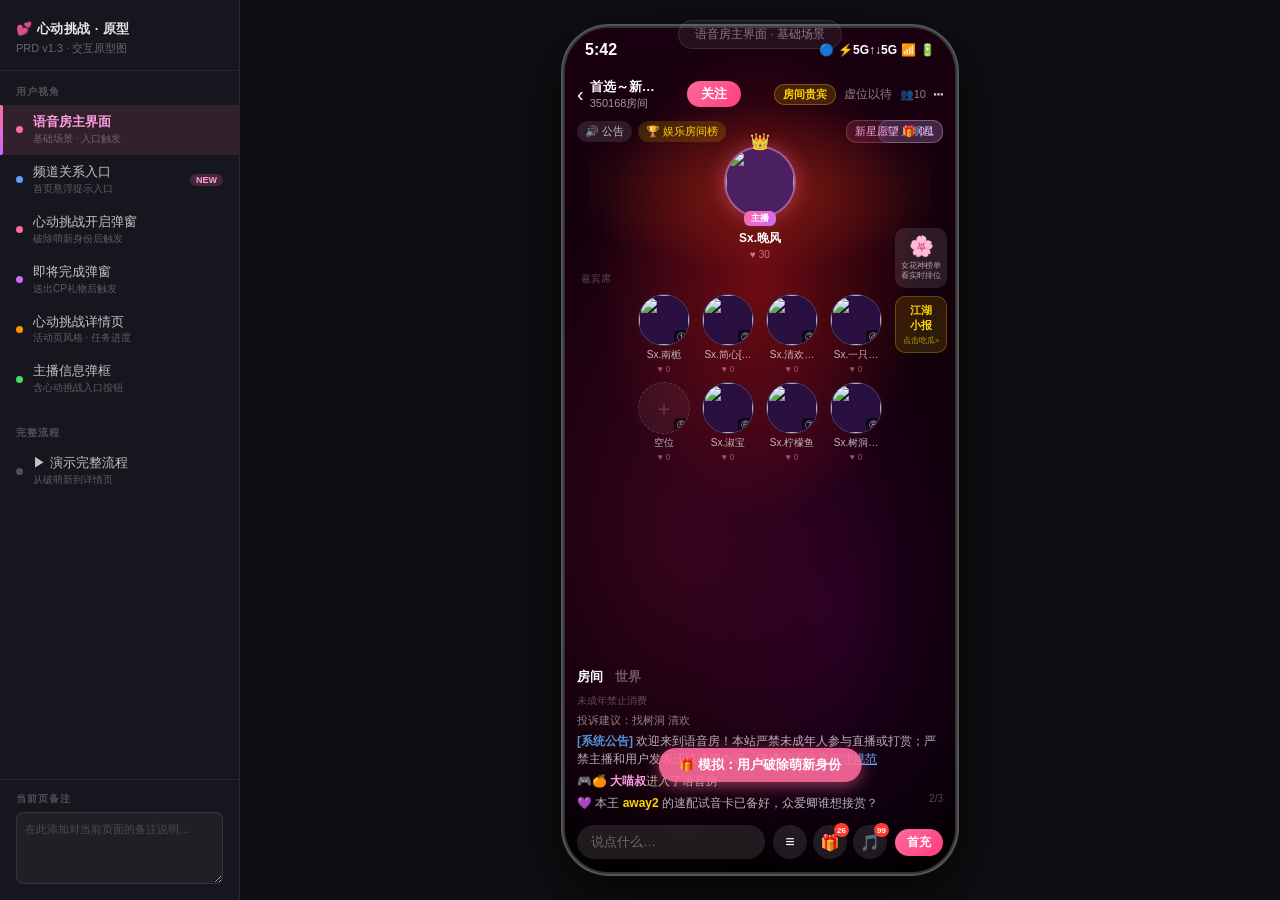
==== index.html @ 6c8457da "feat: 心动挑战交互原型图 v1.3 - 含侧边导航、频道关系入口、主播信息弹框" ====
<!DOCTYPE html>
<html lang="zh-CN">
<head>
<meta charset="UTF-8">
<meta name="viewport" content="width=device-width, initial-scale=1.0">
<title>心动挑战 · 交互原型</title>
<style>
* { margin:0; padding:0; box-sizing:border-box; }
body {
  background: #0f0f13;
  font-family: -apple-system,'PingFang SC','Helvetica Neue',sans-serif;
  display: flex;
  min-height: 100vh;
  overflow: hidden;
}

/* ══════════════════════════════════
   侧边目录导航
══════════════════════════════════ */
.sidebar {
  width: 240px;
  min-width: 240px;
  background: #16161e;
  border-right: 1px solid rgba(255,255,255,.07);
  display: flex;
  flex-direction: column;
  height: 100vh;
  overflow-y: auto;
  z-index: 100;
}
.sidebar-header {
  padding: 20px 16px 14px;
  border-bottom: 1px solid rgba(255,255,255,.07);
}
.sidebar-title {
  font-size: 13px; font-weight: 700;
  color: rgba(255,255,255,.9);
  letter-spacing: .5px;
}
.sidebar-subtitle {
  font-size: 11px; color: rgba(255,255,255,.35);
  margin-top: 3px;
}
.sidebar-section-label {
  font-size: 10px; font-weight: 700;
  color: rgba(255,255,255,.25);
  letter-spacing: 1px;
  text-transform: uppercase;
  padding: 14px 16px 6px;
}
.nav-item {
  display: flex; align-items: center; gap: 10px;
  padding: 9px 16px;
  cursor: pointer;
  border-radius: 0;
  transition: background .15s;
  position: relative;
}
.nav-item:hover { background: rgba(255,255,255,.05); }
.nav-item.active {
  background: rgba(255,107,157,.12);
}
.nav-item.active::before {
  content: '';
  position: absolute; left: 0; top: 0; bottom: 0;
  width: 3px;
  background: linear-gradient(180deg, #ff6b9d, #c96bff);
  border-radius: 0 2px 2px 0;
}
.nav-dot {
  width: 7px; height: 7px; border-radius: 50%;
  flex-shrink: 0;
}
.nav-dot.pink   { background: #ff6b9d; }
.nav-dot.purple { background: #c96bff; }
.nav-dot.blue   { background: #5b9fff; }
.nav-dot.green  { background: #4cd964; }
.nav-dot.orange { background: #ff9500; }
.nav-dot.gray   { background: rgba(255,255,255,.25); }
.nav-item-text { flex: 1; }
.nav-item-name {
  font-size: 13px; color: rgba(255,255,255,.75);
  line-height: 1.3;
}
.nav-item.active .nav-item-name { color: #ff9de2; font-weight: 600; }
.nav-item-sub {
  font-size: 10px; color: rgba(255,255,255,.3);
  margin-top: 1px;
}
.nav-badge {
  font-size: 9px; font-weight: 700;
  padding: 1px 6px; border-radius: 8px;
  background: rgba(255,107,157,.2);
  color: #ff9de2;
}

/* 备注区域 */
.sidebar-notes {
  margin-top: auto;
  border-top: 1px solid rgba(255,255,255,.07);
  padding: 12px 16px;
}
.notes-label {
  font-size: 10px; font-weight: 700;
  color: rgba(255,255,255,.25);
  letter-spacing: 1px;
  margin-bottom: 6px;
}
.notes-textarea {
  width: 100%;
  min-height: 72px;
  background: rgba(255,255,255,.04);
  border: 1px solid rgba(255,255,255,.1);
  border-radius: 8px;
  color: rgba(255,255,255,.6);
  font-size: 11px;
  padding: 8px;
  resize: vertical;
  font-family: inherit;
  line-height: 1.5;
  outline: none;
}
.notes-textarea:focus {
  border-color: rgba(255,107,157,.4);
}
.notes-textarea::placeholder { color: rgba(255,255,255,.2); }

/* ══════════════════════════════════
   主内容区
══════════════════════════════════ */
.main-area {
  flex: 1;
  display: flex;
  align-items: center;
  justify-content: center;
  height: 100vh;
  overflow: hidden;
  position: relative;
}

/* 页面标签 */
.page-label {
  position: absolute;
  top: 20px; left: 50%;
  transform: translateX(-50%);
  background: rgba(255,255,255,.06);
  border: 1px solid rgba(255,255,255,.1);
  border-radius: 20px;
  padding: 5px 16px;
  font-size: 12px; color: rgba(255,255,255,.45);
  white-space: nowrap;
  pointer-events: none;
  z-index: 10;
}

/* ══════════════════════════════════
   手机壳
══════════════════════════════════ */
.phone {
  width: 390px;
  height: 844px;
  position: relative;
  overflow: hidden;
  border-radius: 44px;
  box-shadow: 0 0 0 2px #333, 0 0 0 4px #555, 0 20px 60px rgba(0,0,0,.8);
  background: #0a0008;
  flex-shrink: 0;
}

/* ══════════════════════════════════
   页面容器（每个屏幕状态）
══════════════════════════════════ */
.screen {
  position: absolute; inset: 0;
  display: none;
}
.screen.active { display: block; }

/* ══════════════════════════════════
   通用：语音房背景
══════════════════════════════════ */
.bg {
  position: absolute; inset: 0;
  background:
    radial-gradient(ellipse 60% 40% at 50% 30%, rgba(180,20,20,.55) 0%, transparent 70%),
    radial-gradient(ellipse 80% 60% at 30% 60%, rgba(120,10,60,.4) 0%, transparent 70%),
    radial-gradient(ellipse 60% 50% at 70% 70%, rgba(80,0,80,.35) 0%, transparent 70%),
    linear-gradient(180deg, #1a0010 0%, #0d0008 60%, #050005 100%);
  z-index: 0;
}
.wings-glow {
  position: absolute; top: 80px; left: 50%;
  transform: translateX(-50%);
  width: 340px; height: 200px;
  background: radial-gradient(ellipse 80% 60% at 50% 40%, rgba(220,60,20,.35) 0%, transparent 70%);
  z-index: 1; pointer-events: none;
}

/* ══════════════════════════════════
   状态栏 / 导航栏（通用）
══════════════════════════════════ */
.status-bar {
  position: absolute; top: 0; left: 0; right: 0; height: 44px;
  display: flex; align-items: center; justify-content: space-between;
  padding: 0 20px; z-index: 10; color: #fff;
  font-size: 15px; font-weight: 600;
}
.status-bar .time { font-size: 16px; font-weight: 700; }
.status-bar .icons { display: flex; align-items: center; gap: 4px; font-size: 12px; }
.nav-bar {
  position: absolute; top: 44px; left: 0; right: 0; height: 44px;
  display: flex; align-items: center; justify-content: space-between;
  padding: 0 12px; z-index: 10;
}
.nav-left { display: flex; align-items: center; gap: 6px; }
.nav-back { color: #fff; font-size: 20px; }
.nav-room-info { display: flex; flex-direction: column; }
.nav-room-name { color: #fff; font-size: 13px; font-weight: 600; max-width: 100px; overflow: hidden; white-space: nowrap; text-overflow: ellipsis; }
.nav-room-id { color: rgba(255,255,255,.6); font-size: 11px; }
.nav-follow-btn {
  background: linear-gradient(135deg, #ff6b9d, #ff3d7f);
  color: #fff; border: none; border-radius: 14px;
  padding: 4px 14px; font-size: 13px; font-weight: 600; cursor: pointer;
}
.nav-right { display: flex; align-items: center; gap: 8px; }
.nav-icon { color: rgba(255,255,255,.8); font-size: 18px; }
.nav-vip-badge {
  background: rgba(255,215,0,.15); border: 1px solid rgba(255,215,0,.3);
  border-radius: 10px; padding: 2px 8px;
  color: #ffd700; font-size: 11px; font-weight: 600;
}
.nav-online { color: rgba(255,255,255,.5); font-size: 11px; }

/* ══════════════════════════════════
   语音房通用组件
══════════════════════════════════ */
.room-tags {
  position: absolute; top: 92px; left: 12px; right: 12px;
  display: flex; align-items: center; gap: 6px; z-index: 5;
}
.tag-pill {
  background: rgba(255,255,255,.1); border-radius: 10px;
  padding: 3px 8px; color: rgba(255,255,255,.7); font-size: 11px;
  display: flex; align-items: center; gap: 3px;
}
.tag-pill.gold { background: rgba(255,215,0,.15); color: #ffd700; }
.tag-pill.pink { background: rgba(255,107,157,.15); color: #ff9de2; }
.tag-wish {
  margin-left: auto;
  background: rgba(255,107,157,.15); border: 1px solid rgba(255,107,157,.3);
  border-radius: 10px; padding: 3px 8px;
  color: #ff9de2; font-size: 11px;
  display: flex; align-items: center; gap: 3px;
}
.shield-badge {
  position: absolute; top: 92px; right: 12px;
  background: rgba(100,180,255,.15); border: 1px solid rgba(100,180,255,.3);
  border-radius: 10px; padding: 3px 8px;
  color: #80c8ff; font-size: 11px;
}
.mic-area {
  position: absolute; top: 118px; left: 0; right: 0;
  display: flex; flex-direction: column; align-items: center; gap: 8px;
  z-index: 5;
}
.host-seat {
  display: flex; flex-direction: column; align-items: center; gap: 2px;
  cursor: pointer;
}
.host-avatar-wrap { position: relative; }
.host-crown { position: absolute; top: -14px; left: 50%; transform: translateX(-50%); font-size: 16px; }
.host-avatar {
  width: 72px; height: 72px; border-radius: 50%;
  border: 2px solid rgba(255,150,200,.5);
  overflow: hidden; background: #4a2060;
  box-shadow: 0 0 20px rgba(255,107,157,.4);
}
.host-avatar img { width:100%; height:100%; object-fit:cover; }
.host-label {
  position: absolute; bottom: -8px; left: 50%; transform: translateX(-50%);
  background: linear-gradient(135deg,#ff6b9d,#c96bff);
  color: #fff; font-size: 9px; font-weight: 700;
  padding: 1px 7px; border-radius: 6px; white-space: nowrap;
}
.host-name { color: #fff; font-size: 12px; font-weight: 600; margin-top: 10px; }
.host-hearts { color: rgba(255,150,200,.7); font-size: 10px; }
.guest-label {
  font-size: 10px; color: rgba(255,255,255,.3);
  align-self: flex-start; padding-left: 16px;
  margin-top: 4px;
}
.seats-row {
  display: flex; gap: 12px; justify-content: center;
  width: 100%; padding: 0 12px;
}
.seat { display: flex; flex-direction: column; align-items: center; gap: 2px; }
.seat-avatar {
  width: 52px; height: 52px; border-radius: 50%;
  border: 1.5px solid rgba(255,255,255,.15);
  overflow: hidden; background: #2a1040; position: relative;
}
.seat-avatar img { width:100%; height:100%; object-fit:cover; }
.seat-num {
  position: absolute; bottom: 0; right: 0;
  background: rgba(0,0,0,.6); color: rgba(255,255,255,.7);
  font-size: 9px; padding: 1px 3px; border-radius: 4px 0 0 0;
}
.seat-name { color: rgba(255,255,255,.7); font-size: 10px; max-width: 52px; overflow: hidden; white-space: nowrap; text-overflow: ellipsis; text-align: center; }
.seat-hearts { color: rgba(255,150,200,.5); font-size: 9px; }
.empty-seat .seat-avatar {
  background: rgba(255,255,255,.05);
  border: 1.5px dashed rgba(255,255,255,.15);
  display: flex; align-items: center; justify-content: center;
  font-size: 20px; color: rgba(255,255,255,.2);
}
.chat-area {
  position: absolute; bottom: 60px; left: 0; right: 0;
  height: 160px; padding: 0 12px;
  display: flex; flex-direction: column; justify-content: flex-end; gap: 4px;
  z-index: 5;
}
.chat-tabs { display: flex; gap: 12px; margin-bottom: 4px; }
.chat-tab { font-size: 13px; font-weight: 600; }
.chat-tab.active { color: #fff; }
.chat-tab.inactive { color: rgba(255,255,255,.35); }
.chat-notice { font-size: 10px; color: rgba(255,255,255,.3); }
.chat-msg { font-size: 12px; color: rgba(255,255,255,.7); line-height: 1.5; }
.chat-msg .sys { color: rgba(100,180,255,.8); font-weight: 600; }
.chat-msg .user { color: #ff9de2; font-weight: 600; }
.chat-msg .anchor { color: #ffd700; font-weight: 600; }
.chat-msg .heart-icon { color: #c96bff; }
.bottom-bar {
  position: absolute; bottom: 0; left: 0; right: 0; height: 60px;
  display: flex; align-items: center; gap: 8px;
  padding: 0 12px; z-index: 10;
  background: linear-gradient(0deg, rgba(0,0,0,.6) 0%, transparent 100%);
}
.input-box {
  flex: 1; height: 34px;
  background: rgba(255,255,255,.1); border-radius: 17px;
  display: flex; align-items: center; padding: 0 14px;
  color: rgba(255,255,255,.35); font-size: 13px;
}
.bottom-icons { display: flex; gap: 6px; }
.bottom-icon {
  width: 34px; height: 34px; border-radius: 50%;
  background: rgba(255,255,255,.1);
  display: flex; align-items: center; justify-content: center;
  font-size: 16px; color: #fff; position: relative; cursor: pointer;
}
.badge-dot {
  position: absolute; top: -2px; right: -2px;
  background: #ff3b30; color: #fff;
  font-size: 8px; font-weight: 700;
  min-width: 14px; height: 14px;
  border-radius: 7px; padding: 0 3px;
  display: flex; align-items: center; justify-content: center;
}
.recharge-btn {
  background: linear-gradient(135deg, #ff6b9d, #ff3d7f);
  color: #fff; border: none; border-radius: 14px;
  padding: 5px 12px; font-size: 12px; font-weight: 700; cursor: pointer;
}
.right-float {
  position: absolute; right: 8px; top: 200px;
  display: flex; flex-direction: column; gap: 8px; z-index: 8;
}
.float-card {
  width: 52px; background: rgba(255,255,255,.1); border-radius: 10px;
  padding: 6px 4px; text-align: center;
}
.float-card-img { font-size: 20px; }
.float-card-label { font-size: 8px; color: rgba(255,255,255,.6); line-height: 1.3; margin-top: 3px; }
.float-card-2 {
  width: 52px; background: rgba(255,215,0,.12);
  border: 1px solid rgba(255,215,0,.25); border-radius: 10px;
  padding: 6px 4px; text-align: center;
}
.float-card-2-text { font-size: 11px; font-weight: 700; color: #ffd700; }
.float-card-2-sub { font-size: 8px; color: rgba(255,215,0,.7); margin-top: 2px; }
.page-indicator {
  position: absolute; bottom: 68px; right: 12px;
  font-size: 10px; color: rgba(255,255,255,.3); z-index: 5;
}

/* ══════════════════════════════════
   心动挑战弹窗（弹窗1）
══════════════════════════════════ */
.overlay {
  position: absolute; inset: 0;
  background: rgba(0,0,0,.55); z-index: 30;
  display: flex; align-items: center; justify-content: center;
  opacity: 0; pointer-events: none;
  transition: opacity .25s;
}
.overlay.show { opacity: 1; pointer-events: all; }
.challenge-modal {
  width: 300px;
  background: linear-gradient(160deg, #2a0a2e 0%, #1a0520 60%, #0f0318 100%);
  border: 1px solid rgba(255,107,157,.3);
  border-radius: 20px;
  padding: 0 0 18px;
  position: relative;
  overflow: hidden;
  transform: scale(.92);
  transition: transform .3s cubic-bezier(.34,1.56,.64,1);
}
.overlay.show .challenge-modal { transform: scale(1); }
.modal-handle {
  width: 36px; height: 4px; border-radius: 2px;
  background: rgba(255,255,255,.2);
  margin: 10px auto 0;
}
.modal-close {
  position: absolute; top: 10px; right: 14px;
  background: none; border: none;
  color: rgba(255,255,255,.4); font-size: 16px; cursor: pointer;
}
.modal-header { padding: 12px 16px 0; text-align: center; }
.modal-title-wrap { display: flex; align-items: center; justify-content: center; gap: 6px; }
.modal-title { color: #fff; font-size: 17px; font-weight: 700; }
.modal-avatars {
  margin: 16px 0 0;
  display: flex; align-items: center; justify-content: center; gap: 0;
}
.modal-avatar-wrap { display: flex; flex-direction: column; align-items: center; gap: 5px; }
.modal-avatar {
  width: 52px; height: 52px; border-radius: 50%;
  border: 2px solid rgba(255,150,200,.5);
  overflow: hidden; background: linear-gradient(135deg,#8b4a6b,#4a2060);
}
.modal-avatar img { width:100%; height:100%; object-fit:cover; }
.modal-avatar-name { color: rgba(255,255,255,.7); font-size: 11px; }
.modal-heart {
  width: 32px; height: 32px;
  display: flex; align-items: center; justify-content: center;
  font-size: 22px; margin: 0 4px; margin-bottom: 18px;
}
.modal-rewards { margin: 14px 16px 0; display: flex; gap: 8px; }
.reward-card {
  flex: 1; background: rgba(255,255,255,.05);
  border-radius: 12px; padding: 10px 8px;
  display: flex; flex-direction: column; align-items: center; gap: 5px;
  position: relative;
}
.reward-card.primary { border: 1px solid rgba(255,107,157,.3); background: rgba(255,107,157,.07); }
.reward-card.secondary { border: 1px solid rgba(180,100,255,.25); background: rgba(180,100,255,.06); }
.reward-badge {
  position: absolute; top: -8px; left: 50%; transform: translateX(-50%);
  background: linear-gradient(135deg,#ff6b35,#ff3d7f);
  color: #fff; font-size: 9px; font-weight: 700;
  padding: 2px 7px; border-radius: 6px; white-space: nowrap;
}
.reward-icon { font-size: 26px; margin-top: 4px; }
.reward-name { color: #fff; font-size: 12px; font-weight: 700; text-align: center; }
.reward-desc { color: rgba(255,255,255,.45); font-size: 10px; text-align: center; line-height: 1.4; }
.modal-btns { margin: 14px 16px 0; display: flex; gap: 8px; }
.modal-btn-secondary {
  flex: 1; height: 40px;
  background: rgba(255,255,255,.08); border: 1px solid rgba(255,255,255,.15);
  border-radius: 20px; color: rgba(255,255,255,.8); font-size: 13px; font-weight: 600;
  cursor: pointer; display: flex; align-items: center; justify-content: center;
}
.modal-btn-primary {
  flex: 1; height: 40px;
  background: linear-gradient(135deg,#ff6b9d,#c96bff);
  border: none; border-radius: 20px;
  color: #fff; font-size: 13px; font-weight: 700;
  cursor: pointer; display: flex; align-items: center; justify-content: center;
}

/* ══════════════════════════════════
   送礼动画
══════════════════════════════════ */
.gift-anim-overlay {
  position: absolute; inset: 0; z-index: 50;
  display: flex; flex-direction: column;
  align-items: center; justify-content: center;
  pointer-events: none; opacity: 0; transition: opacity .3s;
}
.gift-anim-overlay.show { opacity: 1; pointer-events: auto; }
.gift-fly { font-size: 64px; animation: giftFly 1.2s ease-out forwards; filter: drop-shadow(0 0 20px rgba(255,215,0,.8)); }
@keyframes giftFly {
  0%   { transform: scale(.3) translateY(120px); opacity: 0; }
  30%  { transform: scale(1.3) translateY(-10px); opacity: 1; }
  60%  { transform: scale(1.0) translateY(-30px); opacity: 1; }
  100% { transform: scale(.6) translateY(-80px); opacity: 0; }
}
.gift-burst {
  position: absolute; width: 200px; height: 200px; border-radius: 50%;
  background: radial-gradient(circle, rgba(255,215,0,.35) 0%, rgba(255,107,157,.2) 40%, transparent 70%);
  animation: burstAnim 1.2s ease-out forwards;
}
@keyframes burstAnim {
  0%   { transform: scale(0); opacity: 1; }
  100% { transform: scale(3); opacity: 0; }
}
.gift-msg-bar {
  position: absolute; bottom: 140px; left: 12px; right: 80px;
  background: rgba(255,107,157,.18); border: 1px solid rgba(255,107,157,.35);
  border-radius: 10px; padding: 6px 10px;
  color: #fff; font-size: 12px; z-index: 51;
  display: none; animation: slideUp .4s ease-out;
}
.gift-msg-bar.show { display: block; }
@keyframes slideUp {
  from { transform: translateY(12px); opacity: 0; }
  to   { transform: translateY(0); opacity: 1; }
}
.gift-msg-bar .gm-user { color: #ff9de2; font-weight: 700; }
.gift-msg-bar .gm-gift { color: #ffd700; font-weight: 700; }

/* ══════════════════════════════════
   第二弹窗：心动挑战即将完成
══════════════════════════════════ */
.overlay2 {
  position: absolute; inset: 0; background: rgba(0,0,0,.55);
  z-index: 60; display: none; align-items: center; justify-content: center;
}
.overlay2.show { display: flex; }
.challenge-modal2 {
  width: 300px;
  background: linear-gradient(160deg,#2a0a2e 0%,#1a0520 60%,#0f0318 100%);
  border: 1px solid rgba(255,107,157,.3); border-radius: 20px;
  padding: 0 0 18px; position: relative; overflow: hidden;
  animation: modalPop .35s cubic-bezier(.34,1.56,.64,1) forwards;
}
@keyframes modalPop {
  from { transform: scale(.85); opacity: 0; }
  to   { transform: scale(1); opacity: 1; }
}
.modal2-header-band {
  background: linear-gradient(135deg,#ff6b9d,#c96bff);
  padding: 14px 16px 12px; text-align: center;
}
.modal2-title { color: #fff; font-size: 16px; font-weight: 700; }
.modal2-subtitle { color: rgba(255,255,255,.85); font-size: 12px; margin-top: 4px; line-height: 1.5; }
.modal2-close {
  position: absolute; top: 10px; right: 14px;
  background: rgba(255,255,255,.2); border: none; border-radius: 50%;
  width: 22px; height: 22px; color: #fff; font-size: 12px; cursor: pointer;
  display: flex; align-items: center; justify-content: center;
}
.cpday-features { display: flex; gap: 0; margin: 14px 0 0; }
.cpday-feat {
  flex: 1; display: flex; flex-direction: column; align-items: center; gap: 4px;
  padding: 0 6px;
  border-right: 1px solid rgba(255,255,255,.08);
}
.cpday-feat:last-child { border-right: none; }
.cpday-feat-icon { font-size: 22px; }
.cpday-feat-name { color: #fff; font-size: 11px; font-weight: 700; }
.cpday-feat-desc { color: rgba(255,255,255,.45); font-size: 9px; text-align: center; line-height: 1.4; }
.modal2-btn {
  display: block; margin: 14px 16px 0;
  width: calc(100% - 32px); height: 40px;
  background: linear-gradient(135deg,#ff6b9d,#c96bff);
  border: none; border-radius: 20px;
  color: #fff; font-size: 14px; font-weight: 700; cursor: pointer;
}

/* ══════════════════════════════════
   心动挑战详情页
══════════════════════════════════ */
.detail-page {
  position: absolute; inset: 0; z-index: 40;
  background: linear-gradient(180deg,#1a0030 0%,#0d0020 50%,#050010 100%);
  display: none; flex-direction: column; overflow: hidden;
}
.detail-page.show { display: flex; }
.detail-header {
  position: relative; height: 44px;
  display: flex; align-items: center; padding: 0 16px;
  z-index: 5;
}
.detail-back {
  background: none; border: none; color: rgba(255,255,255,.7);
  font-size: 22px; cursor: pointer; padding: 0; line-height: 1;
}
.detail-timer {
  position: absolute; right: 16px;
  background: rgba(255,255,255,.1); border-radius: 12px;
  padding: 4px 10px; color: rgba(255,255,255,.6); font-size: 11px;
}
.detail-hero {
  padding: 8px 16px 16px; text-align: center; position: relative;
}
.detail-hero-stars { display: flex; justify-content: center; gap: 6px; margin-bottom: 8px; }
.detail-star { color: rgba(255,200,100,.5); font-size: 12px; }
.detail-hero-title { color: #fff; font-size: 22px; font-weight: 800; }
.detail-hero-subtitle { color: rgba(255,255,255,.5); font-size: 12px; margin-top: 4px; }
.detail-body { flex: 1; overflow-y: auto; padding-bottom: 20px; }
.detail-cp-section { margin: 0 16px 12px; }
.detail-cp-pair {
  display: flex; align-items: center; justify-content: center; gap: 0;
  margin-bottom: 10px;
}
.detail-cp-avatar-wrap { display: flex; flex-direction: column; align-items: center; gap: 5px; }
.detail-cp-avatar {
  width: 60px; height: 60px; border-radius: 50%;
  border: 2px solid rgba(255,150,200,.4); overflow: hidden;
  background: #2a1040;
}
.detail-cp-avatar img { width:100%; height:100%; object-fit:cover; }
.detail-cp-name { color: rgba(255,255,255,.7); font-size: 11px; }
.detail-cp-heart-wrap {
  width: 44px; display: flex; align-items: center; justify-content: center;
  margin-bottom: 18px;
}
.detail-cp-heart { font-size: 26px; animation: heartbeat 1.5s ease-in-out infinite; }
@keyframes heartbeat {
  0%,100% { transform: scale(1); }
  50% { transform: scale(1.15); }
}
.detail-cp-label {
  text-align: center;
  background: rgba(255,107,157,.12); border: 1px solid rgba(255,107,157,.25);
  border-radius: 20px; padding: 6px 16px;
  color: #ff9de2; font-size: 12px; font-weight: 600;
}
.detail-rewards-section { margin: 0 16px 10px; }
.detail-section-title {
  color: rgba(255,200,100,.7); font-size: 12px; font-weight: 700;
  letter-spacing: 1px; margin-bottom: 10px;
}
.detail-reward-item {
  background: rgba(255,255,255,.04); border-radius: 14px;
  padding: 12px 12px 12px 12px; margin-bottom: 8px;
  display: flex; align-items: center; gap: 10px;
  position: relative; overflow: hidden;
}
.detail-reward-item.primary { border: 1px solid rgba(255,107,157,.2); }
.detail-reward-item.secondary { border: 1px solid rgba(180,100,255,.15); }
.detail-reward-tag {
  position: absolute; top: 0; right: 0;
  font-size: 9px; font-weight: 700;
  padding: 3px 8px; border-radius: 0 14px 0 8px;
}
.tag-core { background: linear-gradient(135deg,#ff6b35,#ff3d7f); color: #fff; }
.tag-hidden { background: rgba(180,100,255,.3); color: #c96bff; }
.detail-reward-icon-wrap { font-size: 28px; flex-shrink: 0; }
.detail-reward-info { flex: 1; min-width: 0; }
.detail-reward-name { color: #fff; font-size: 13px; font-weight: 700; }
.detail-reward-desc { color: rgba(255,255,255,.45); font-size: 11px; margin-top: 2px; line-height: 1.4; }
.progress-step-status {
  font-size: 10px; font-weight: 700;
  padding: 3px 8px; border-radius: 8px; white-space: nowrap;
}
.status-pending { background: rgba(255,107,157,.15); color: #ff9de2; }
.status-done { background: rgba(76,217,100,.15); color: #4cd964; }
.detail-rules-section {
  margin: 6px 16px 0;
  background: rgba(255,255,255,.03); border-radius: 14px;
  padding: 14px; border: 1px solid rgba(255,255,255,.06);
}
.detail-rules-title {
  color: rgba(255,255,255,.4); font-size: 11px; font-weight: 600;
  letter-spacing: 1px; margin-bottom: 8px;
}
.detail-rule-line {
  color: rgba(255,255,255,.35); font-size: 10px;
  line-height: 1.8; padding-left: 10px; position: relative;
}
.detail-rule-line::before {
  content: '·'; position: absolute; left: 0;
  color: rgba(255,107,157,.6);
}

/* ══════════════════════════════════
   主播信息弹框
══════════════════════════════════ */
.anchor-overlay {
  position: absolute; inset: 0; background: rgba(0,0,0,.55);
  z-index: 200; display: flex; align-items: flex-end; justify-content: center;
  opacity: 0; pointer-events: none; transition: opacity .25s ease;
}
.anchor-overlay.show { opacity: 1; pointer-events: all; }
.anchor-card {
  width: 100%; background: #fff; border-radius: 20px 20px 0 0;
  padding-bottom: 24px; position: relative;
  transform: translateY(30px);
  transition: transform .3s cubic-bezier(.34,1.56,.64,1);
}
.anchor-overlay.show .anchor-card { transform: translateY(0); }
.anchor-avatar-float {
  position: absolute; top: -44px; left: 50%; transform: translateX(-50%);
  width: 88px; height: 88px; border-radius: 50%;
  border: 3px solid #fff; overflow: hidden;
  box-shadow: 0 4px 16px rgba(0,0,0,.25); background: #eee;
}
.anchor-avatar-float img { width:100%; height:100%; object-fit:cover; }
.anchor-card-body { padding: 52px 20px 0; }
.anchor-card-report { position: absolute; top: 14px; right: 18px; color: #bbb; font-size: 12px; }
.anchor-name-row { display: flex; align-items: center; justify-content: center; gap: 6px; margin-bottom: 4px; }
.anchor-name { font-size: 17px; font-weight: 700; color: #1a1a1a; }
.anchor-gender { font-size: 14px; }
.anchor-pico-id { text-align: center; font-size: 12px; color: #999; margin-bottom: 10px; }
.anchor-badges { display: flex; justify-content: center; gap: 6px; flex-wrap: wrap; margin-bottom: 12px; }
.anchor-badge { font-size: 11px; font-weight: 600; padding: 3px 10px; border-radius: 20px; }
.badge-purple { background: #f0eaff; color: #7c3aed; }
.badge-gold   { background: #fffbea; color: #b45309; }
.badge-blue   { background: #eaf4ff; color: #1d6fa4; }
.anchor-stats-row { display: flex; gap: 10px; margin-bottom: 10px; }
.anchor-stat-box { flex: 1; background: #f8f8f8; border-radius: 12px; padding: 10px 12px; text-align: center; }
.anchor-stat-label { font-size: 11px; color: #999; margin-bottom: 6px; }
.anchor-stat-icon { font-size: 28px; margin-bottom: 4px; }
.anchor-stat-main { font-size: 12px; font-weight: 700; color: #333; }
.anchor-stat-main.gold { color: #d97706; }
.anchor-stat-sub { font-size: 11px; color: #999; margin-top: 2px; }
.anchor-highlight { background: #f8f8f8; border-radius: 12px; padding: 10px 14px; margin-bottom: 12px; }
.anchor-highlight-title { font-size: 13px; font-weight: 700; color: #333; display: flex; align-items: center; justify-content: space-between; margin-bottom: 6px; }
.anchor-highlight-count { font-size: 11px; color: #999; font-weight: 400; }
.anchor-highlight-content { font-size: 12px; color: #666; }
.anchor-action-row { display: flex; justify-content: space-around; margin-bottom: 14px; }
.anchor-action-btn { display: flex; flex-direction: column; align-items: center; gap: 6px; font-size: 12px; color: #555; cursor: pointer; }
.anchor-action-icon { width: 52px; height: 52px; border-radius: 50%; display: flex; align-items: center; justify-content: center; font-size: 22px; }
.gift-icon    { background: #ff9500; }
.profile-icon { background: #34aadc; }
.follow-icon  { background: #ff3b7f; }
.anchor-challenge-bar {
  display: flex; align-items: center; justify-content: center; gap: 8px;
  background: linear-gradient(135deg,#fff0f6,#ffe4f0);
  border: 1.5px solid rgba(255,107,157,.35); border-radius: 24px;
  padding: 11px 20px; cursor: pointer; transition: background .2s;
}
.anchor-challenge-bar:active { background: linear-gradient(135deg,#ffe4f0,#ffd0e8); }
.anchor-challenge-icon { font-size: 16px; }
.anchor-challenge-text { font-size: 14px; font-weight: 700; color: #e8336d; }
.anchor-challenge-arrow { font-size: 14px; color: #e8336d; font-weight: 700; margin-left: 2px; }

/* ══════════════════════════════════
   演示按钮
══════════════════════════════════ */
.demo-trigger {
  position: absolute; bottom: 90px; left: 50%; transform: translateX(-50%);
  background: rgba(255,107,157,.9); color: #fff; border: none; border-radius: 20px;
  padding: 8px 20px; font-size: 13px; font-weight: 700;
  cursor: pointer; z-index: 15;
  box-shadow: 0 4px 16px rgba(255,107,157,.5); white-space: nowrap;
}

/* ══════════════════════════════════
   频道关系入口页（Screen 2）
══════════════════════════════════ */
/* 首页背景 */
.home-bg {
  position: absolute; inset: 0;
  background: linear-gradient(180deg, #0d0018 0%, #06000f 100%);
  z-index: 0;
}
/* 首页顶部导航 */
.home-nav {
  position: absolute; top: 0; left: 0; right: 0; height: 88px;
  z-index: 10; padding: 44px 16px 0;
  display: flex; align-items: center; gap: 0;
}
.home-nav-tabs { display: flex; gap: 20px; flex: 1; justify-content: center; }
.home-nav-tab { font-size: 15px; color: rgba(255,255,255,.45); font-weight: 500; padding-bottom: 2px; }
.home-nav-tab.active { color: #fff; font-weight: 700; border-bottom: 2px solid #ff6b9d; }
.home-search { color: rgba(255,255,255,.6); font-size: 20px; }
.home-msg { color: rgba(255,255,255,.6); font-size: 20px; position: relative; }
.home-msg-dot {
  position: absolute; top: 0; right: 0;
  width: 7px; height: 7px; border-radius: 50%; background: #ff3b30;
}

/* 频道关系入口卡片 */
.channel-entry-wrap {
  position: absolute; top: 100px; left: 12px; right: 12px;
  z-index: 5;
}
.channel-entry-card {
  background: linear-gradient(135deg, rgba(255,107,157,.15), rgba(180,100,255,.1));
  border: 1px solid rgba(255,107,157,.3);
  border-radius: 16px; padding: 12px 14px;
  display: flex; align-items: center; gap: 12px;
  cursor: pointer; position: relative; overflow: hidden;
}
.channel-entry-card::before {
  content: '';
  position: absolute; inset: 0;
  background: linear-gradient(135deg, rgba(255,107,157,.05), transparent);
  pointer-events: none;
}
.channel-entry-avatars {
  display: flex; align-items: center;
}
.channel-entry-avatar {
  width: 40px; height: 40px; border-radius: 50%;
  border: 2px solid rgba(255,255,255,.3);
  overflow: hidden; background: #2a1040;
  margin-left: -8px;
}
.channel-entry-avatar:first-child { margin-left: 0; }
.channel-entry-avatar img { width:100%; height:100%; object-fit:cover; }
.channel-entry-info { flex: 1; }
.channel-entry-title { color: #fff; font-size: 13px; font-weight: 700; }
.channel-entry-sub { color: rgba(255,255,255,.5); font-size: 11px; margin-top: 2px; }
.channel-entry-badge {
  background: linear-gradient(135deg,#ff6b9d,#c96bff);
  color: #fff; font-size: 10px; font-weight: 700;
  padding: 3px 8px; border-radius: 10px; white-space: nowrap;
}

/* 悬浮提示入口（右下角） */
.float-entry {
  position: absolute; right: 12px; bottom: 72px;
  z-index: 20; cursor: pointer;
}
.float-entry-card {
  background: linear-gradient(135deg,#ff6b9d,#c96bff);
  border-radius: 28px; padding: 8px 14px 8px 10px;
  display: flex; align-items: center; gap: 8px;
  box-shadow: 0 4px 20px rgba(255,107,157,.5);
  animation: floatPulse 2s ease-in-out infinite;
}
@keyframes floatPulse {
  0%,100% { transform: scale(1); box-shadow: 0 4px 20px rgba(255,107,157,.5); }
  50% { transform: scale(1.04); box-shadow: 0 6px 28px rgba(255,107,157,.7); }
}
.float-entry-avatar {
  width: 32px; height: 32px; border-radius: 50%;
  border: 2px solid rgba(255,255,255,.5);
  overflow: hidden; background: #4a2060;
}
.float-entry-avatar img { width:100%; height:100%; object-fit:cover; }
.float-entry-text { display: flex; flex-direction: column; }
.float-entry-main { color: #fff; font-size: 12px; font-weight: 700; }
.float-entry-sub { color: rgba(255,255,255,.8); font-size: 10px; }
.float-entry-close {
  position: absolute; top: -6px; right: -6px;
  width: 18px; height: 18px; border-radius: 50%;
  background: rgba(0,0,0,.5); border: 1px solid rgba(255,255,255,.2);
  color: rgba(255,255,255,.7); font-size: 10px;
  display: flex; align-items: center; justify-content: center;
}

/* 首页房间列表 */
.home-room-list {
  position: absolute; top: 170px; left: 0; right: 0; bottom: 60px;
  overflow-y: auto; padding: 0 12px; z-index: 5;
}
.home-section-title {
  font-size: 13px; font-weight: 700; color: rgba(255,255,255,.6);
  margin: 12px 0 8px;
}
.home-room-row { display: flex; gap: 10px; margin-bottom: 10px; }
.home-room-card {
  flex: 1; border-radius: 14px; overflow: hidden;
  background: rgba(255,255,255,.06); border: 1px solid rgba(255,255,255,.08);
  cursor: pointer;
}
.home-room-thumb {
  height: 80px; background: linear-gradient(135deg, #2a0a3e, #1a0520);
  display: flex; align-items: center; justify-content: center;
  font-size: 32px; position: relative;
}
.home-room-live {
  position: absolute; top: 6px; left: 6px;
  background: #ff3b30; color: #fff; font-size: 9px; font-weight: 700;
  padding: 1px 5px; border-radius: 4px;
}
.home-room-info { padding: 6px 8px; }
.home-room-name { color: #fff; font-size: 11px; font-weight: 600; white-space: nowrap; overflow: hidden; text-overflow: ellipsis; }
.home-room-meta { color: rgba(255,255,255,.35); font-size: 10px; margin-top: 2px; }

/* 首页底部导航 */
.home-bottom-nav {
  position: absolute; bottom: 0; left: 0; right: 0; height: 60px;
  background: rgba(10,0,15,.95); border-top: 1px solid rgba(255,255,255,.07);
  display: flex; align-items: center; justify-content: space-around;
  z-index: 10; padding-bottom: 4px;
}
.home-nav-btn { display: flex; flex-direction: column; align-items: center; gap: 3px; cursor: pointer; }
.home-nav-btn-icon { font-size: 22px; }
.home-nav-btn-label { font-size: 10px; color: rgba(255,255,255,.4); }
.home-nav-btn.active .home-nav-btn-label { color: #ff9de2; }

/* 进入提示弹窗（进房后悬浮提示） */
.room-entry-toast {
  position: absolute; top: 96px; left: 12px; right: 12px;
  background: rgba(20,5,30,.92);
  border: 1px solid rgba(255,107,157,.4);
  border-radius: 14px; padding: 12px 14px;
  z-index: 25; display: none;
  animation: slideDown .4s ease-out;
}
.room-entry-toast.show { display: block; }
@keyframes slideDown {
  from { transform: translateY(-12px); opacity: 0; }
  to   { transform: translateY(0); opacity: 1; }
}
.toast-close {
  position: absolute; top: 8px; right: 10px;
  background: none; border: none; color: rgba(255,255,255,.35);
  font-size: 14px; cursor: pointer;
}
.toast-title { color: #ff9de2; font-size: 13px; font-weight: 700; margin-bottom: 4px; }
.toast-body { color: rgba(255,255,255,.65); font-size: 12px; line-height: 1.5; }
.toast-body em { color: #ffd700; font-style: normal; font-weight: 700; }
.toast-btn {
  margin-top: 8px; width: 100%; height: 34px;
  background: linear-gradient(135deg,#ff6b9d,#c96bff);
  border: none; border-radius: 17px;
  color: #fff; font-size: 13px; font-weight: 700; cursor: pointer;
}

/* ══════════════════════════════════
   Screen 3: 心动挑战开启弹窗（独立展示）
══════════════════════════════════ */
/* ══════════════════════════════════
   Screen 4: 心动挑战即将完成弹窗（独立展示）
══════════════════════════════════ */
/* ══════════════════════════════════
   Screen 5: 心动挑战详情页（独立展示）
══════════════════════════════════ */
/* ══════════════════════════════════
   Screen 6: 主播信息弹框（独立展示）
══════════════════════════════════ */

</style>
</head>
<body>

<!-- ══════════════════════════════════
     侧边目录导航
══════════════════════════════════ -->
<nav class="sidebar" id="sidebar">
  <div class="sidebar-header">
    <div class="sidebar-title">💕 心动挑战 · 原型</div>
    <div class="sidebar-subtitle">PRD v1.3 · 交互原型图</div>
  </div>

  <div class="sidebar-section-label">用户视角</div>

  <div class="nav-item active" onclick="switchScreen('s1')" id="nav-s1">
    <div class="nav-dot pink"></div>
    <div class="nav-item-text">
      <div class="nav-item-name">语音房主界面</div>
      <div class="nav-item-sub">基础场景 · 入口触发</div>
    </div>
  </div>

  <div class="nav-item" onclick="switchScreen('s2')" id="nav-s2">
    <div class="nav-dot blue"></div>
    <div class="nav-item-text">
      <div class="nav-item-name">频道关系入口</div>
      <div class="nav-item-sub">首页悬浮提示入口</div>
    </div>
    <span class="nav-badge">NEW</span>
  </div>

  <div class="nav-item" onclick="switchScreen('s3')" id="nav-s3">
    <div class="nav-dot pink"></div>
    <div class="nav-item-text">
      <div class="nav-item-name">心动挑战开启弹窗</div>
      <div class="nav-item-sub">破除萌新身份后触发</div>
    </div>
  </div>

  <div class="nav-item" onclick="switchScreen('s4')" id="nav-s4">
    <div class="nav-dot purple"></div>
    <div class="nav-item-text">
      <div class="nav-item-name">即将完成弹窗</div>
      <div class="nav-item-sub">送出CP礼物后触发</div>
    </div>
  </div>

  <div class="nav-item" onclick="switchScreen('s5')" id="nav-s5">
    <div class="nav-dot orange"></div>
    <div class="nav-item-text">
      <div class="nav-item-name">心动挑战详情页</div>
      <div class="nav-item-sub">活动页风格 · 任务进度</div>
    </div>
  </div>

  <div class="nav-item" onclick="switchScreen('s6')" id="nav-s6">
    <div class="nav-dot green"></div>
    <div class="nav-item-text">
      <div class="nav-item-name">主播信息弹框</div>
      <div class="nav-item-sub">含心动挑战入口按钮</div>
    </div>
  </div>

  <div class="sidebar-section-label" style="margin-top:8px">完整流程</div>

  <div class="nav-item" onclick="switchScreen('s1'); setTimeout(()=>showChallenge(),300)" id="nav-flow">
    <div class="nav-dot gray"></div>
    <div class="nav-item-text">
      <div class="nav-item-name">▶ 演示完整流程</div>
      <div class="nav-item-sub">从破萌新到详情页</div>
    </div>
  </div>

  <!-- 备注区 -->
  <div class="sidebar-notes">
    <div class="notes-label">当前页备注</div>
    <textarea class="notes-textarea" id="notesArea" placeholder="在此添加对当前页面的备注说明…"></textarea>
  </div>
</nav>

<!-- ══════════════════════════════════
     主内容区
══════════════════════════════════ -->
<div class="main-area">
  <div class="page-label" id="pageLabel">语音房主界面 · 基础场景</div>

  <!-- 手机壳 -->
  <div class="phone">

    <!-- ══ Screen 1: 语音房主界面 ══ -->
    <div class="screen active" id="s1">
      <div class="bg"></div>
      <div class="wings-glow"></div>

      <!-- 状态栏 -->
      <div class="status-bar">
        <span class="time">5:42</span>
        <div class="icons">
          <span>🔵</span><span>⚡5G↑↓5G</span><span>📶</span><span>🔋</span>
        </div>
      </div>

      <!-- 顶部导航 -->
      <div class="nav-bar">
        <div class="nav-left">
          <span class="nav-back">‹</span>
          <div class="nav-room-info">
            <span class="nav-room-name">首选～新…</span>
            <span class="nav-room-id">350168房间</span>
          </div>
        </div>
        <button class="nav-follow-btn">关注</button>
        <div class="nav-right">
          <span class="nav-vip-badge">房间贵宾</span>
          <span style="color:rgba(255,255,255,.5);font-size:12px">虚位以待</span>
          <span class="nav-online">👥10</span>
          <span class="nav-icon">⋯</span>
        </div>
      </div>

      <!-- 房间标签行 -->
      <div class="room-tags">
        <div class="tag-pill">🔊 公告</div>
        <div class="tag-pill gold">🏆 娱乐房间榜</div>
        <div class="tag-wish">新星愿望 🎁 0/1</div>
      </div>
      <div class="shield-badge">🛡 启明星</div>

      <!-- 麦位区域 -->
      <div class="mic-area">
        <div class="host-seat" onclick="showAnchorCard()" style="cursor:pointer">
          <div class="host-avatar-wrap">
            <div class="host-crown">👑</div>
            <div class="host-avatar">
              <img src="https://api.dicebear.com/7.x/avataaars/svg?seed=host&backgroundColor=b6e3f4" alt="">
            </div>
            <div class="host-label">主播</div>
          </div>
          <div class="host-name">Sx.晚风</div>
          <div class="host-hearts">♥ 30</div>
        </div>
        <div class="guest-label">嘉宾席</div>
        <div class="seats-row">
          <div class="seat">
            <div class="seat-avatar"><img src="https://api.dicebear.com/7.x/avataaars/svg?seed=s1&backgroundColor=ffdfbf" alt=""><span class="seat-num">①</span></div>
            <div class="seat-name">Sx.南栀</div><div class="seat-hearts">♥ 0</div>
          </div>
          <div class="seat">
            <div class="seat-avatar"><img src="https://api.dicebear.com/7.x/avataaars/svg?seed=s2&backgroundColor=c0aede" alt=""><span class="seat-num">②</span></div>
            <div class="seat-name">Sx.简心[…</div><div class="seat-hearts">♥ 0</div>
          </div>
          <div class="seat">
            <div class="seat-avatar"><img src="https://api.dicebear.com/7.x/avataaars/svg?seed=s3&backgroundColor=d1d4f9" alt=""><span class="seat-num">③</span></div>
            <div class="seat-name">Sx.清欢…</div><div class="seat-hearts">♥ 0</div>
          </div>
          <div class="seat">
            <div class="seat-avatar"><img src="https://api.dicebear.com/7.x/avataaars/svg?seed=s4&backgroundColor=ffd5dc" alt=""><span class="seat-num">④</span></div>
            <div class="seat-name">Sx.一只…</div><div class="seat-hearts">♥ 0</div>
          </div>
        </div>
        <div class="seats-row">
          <div class="seat empty-seat">
            <div class="seat-avatar"><span>＋</span><span class="seat-num">⑤</span></div>
            <div class="seat-name">空位</div><div class="seat-hearts">♥ 0</div>
          </div>
          <div class="seat">
            <div class="seat-avatar"><img src="https://api.dicebear.com/7.x/avataaars/svg?seed=s6&backgroundColor=b6e3f4" alt=""><span class="seat-num">⑥</span></div>
            <div class="seat-name">Sx.淑宝</div><div class="seat-hearts">♥ 0</div>
          </div>
          <div class="seat">
            <div class="seat-avatar"><img src="https://api.dicebear.com/7.x/avataaars/svg?seed=s7&backgroundColor=ffd5dc" alt=""><span class="seat-num">⑦</span></div>
            <div class="seat-name">Sx.柠檬鱼</div><div class="seat-hearts">♥ 0</div>
          </div>
          <div class="seat">
            <div class="seat-avatar"><img src="https://api.dicebear.com/7.x/avataaars/svg?seed=s8&backgroundColor=c0aede" alt=""><span class="seat-num">⑧</span></div>
            <div class="seat-name">Sx.树洞…</div><div class="seat-hearts">♥ 0</div>
          </div>
        </div>
      </div>

      <!-- 公屏聊天区 -->
      <div class="chat-area">
        <div class="chat-tabs">
          <span class="chat-tab active">房间</span>
          <span class="chat-tab inactive">世界</span>
        </div>
        <div class="chat-notice">未成年禁止消费</div>
        <div class="chat-msg" style="color:rgba(255,255,255,.5);font-size:11px">投诉建议：找树洞 清欢</div>
        <div class="chat-msg"><span class="sys">[系统公告]</span> 欢迎来到语音房！本站严禁未成年人参与直播或打赏；严禁主播和用户发表违法违规内容。请<span style="color:#66aaff;text-decoration:underline">遵守语音房管理规范</span></div>
        <div class="chat-msg"><span class="user">🎮🍊 大喵叔</span>进入了语音房</div>
        <div class="chat-msg"><span class="heart-icon">💜</span> 本王 <span class="anchor">away2</span> 的速配试音卡已备好，众爱卿谁想接赏？</div>
      </div>

      <!-- 底部输入栏 -->
      <div class="bottom-bar">
        <div class="input-box">说点什么…</div>
        <div class="bottom-icons">
          <div class="bottom-icon">≡</div>
          <div class="bottom-icon">🎁<span class="badge-dot">26</span></div>
          <div class="bottom-icon">🎵<span class="badge-dot">99</span></div>
        </div>
        <button class="recharge-btn">首充</button>
      </div>

      <!-- 右侧悬浮 -->
      <div class="right-float">
        <div class="float-card">
          <div class="float-card-img">🌸</div>
          <div class="float-card-label">女花神榜单<br>看实时排位</div>
        </div>
        <div class="float-card-2">
          <div class="float-card-2-text">江湖<br>小报</div>
          <div class="float-card-2-sub">点击吃瓜&gt;</div>
        </div>
      </div>
      <div class="page-indicator">2/3</div>

      <!-- 演示按钮 -->
      <button class="demo-trigger" id="demoBtn" onclick="showChallenge()">🎁 模拟：用户破除萌新身份</button>

      <!-- 主播信息弹框 -->
      <div class="anchor-overlay" id="anchorOverlay" onclick="handleAnchorOverlayClick(event)">
        <div class="anchor-card">
          <div class="anchor-avatar-float">
            <img src="https://api.dicebear.com/7.x/avataaars/svg?seed=host&backgroundColor=b6e3f4" alt="">
          </div>
          <div class="anchor-card-body">
            <div class="anchor-card-report">举报</div>
            <div class="anchor-name-row">
              <span class="anchor-name">Sz.洛颜厅务</span>
              <span class="anchor-gender">♀️</span>
            </div>
            <div class="anchor-pico-id">Pico 号：254022501 📋</div>
            <div class="anchor-badges">
              <span class="anchor-badge badge-purple">💜 达人 4</span>
              <span class="anchor-badge badge-gold">💛 黄金公爵 23</span>
              <span class="anchor-badge badge-blue">💙 风华绝代 30</span>
            </div>
            <div class="anchor-stats-row">
              <div class="anchor-stat-box">
                <div class="anchor-stat-label">本期心愿</div>
                <div class="anchor-stat-icon">⭐</div>
                <div class="anchor-stat-main gold">金色心愿 0/6</div>
                <div class="anchor-stat-sub">等待助力</div>
              </div>
              <div class="anchor-stat-box">
                <div class="anchor-stat-label">礼物墙 Lv.229</div>
                <div class="anchor-stat-icon">🎁</div>
                <div class="anchor-stat-main">已点亮 914/5038</div>
                <div class="anchor-stat-sub">💞 完美特典 26</div>
              </div>
            </div>
            <div class="anchor-highlight">
              <div class="anchor-highlight-title">⚡ 高光时刻 <span class="anchor-highlight-count">近期共 29 条 ›</span></div>
              <div class="anchor-highlight-content">🌄 主播Sz.洛颜厅务点亮了银色心愿</div>
            </div>
            <div class="anchor-action-row">
              <div class="anchor-action-btn">
                <div class="anchor-action-icon gift-icon">🎁</div>
                <span>送礼物</span>
              </div>
              <div class="anchor-action-btn">
                <div class="anchor-action-icon profile-icon">📛</div>
                <span>查看资料</span>
              </div>
              <div class="anchor-action-btn">
                <div class="anchor-action-icon follow-icon">♥️</div>
                <span>关注</span>
              </div>
            </div>
            <div class="anchor-challenge-bar" onclick="showDetailFromAnchor()">
              <span class="anchor-challenge-icon">💗</span>
              <span class="anchor-challenge-text">心动挑战进行中</span>
              <span class="anchor-challenge-arrow">›</span>
            </div>
          </div>
        </div>
      </div>

      <!-- 心动挑战开启弹窗 -->
      <div class="overlay" id="overlay" onclick="handleOverlayClick(event)">
        <div class="challenge-modal" id="modal">
          <div class="modal-handle"></div>
          <button class="modal-close" onclick="hideChallenge()">✕</button>
          <div class="modal-header">
            <div class="modal-title-wrap">
              <div class="modal-title">心动挑战开启</div>
            </div>
          </div>
          <div class="modal-avatars">
            <div class="modal-avatar-wrap">
              <div class="modal-avatar"><img src="https://api.dicebear.com/7.x/avataaars/svg?seed=user123&backgroundColor=ffd5dc" alt=""></div>
              <span class="modal-avatar-name">我</span>
            </div>
            <div class="modal-heart">💗</div>
            <div class="modal-avatar-wrap">
              <div class="modal-avatar"><img src="https://api.dicebear.com/7.x/avataaars/svg?seed=host&backgroundColor=b6e3f4" alt=""></div>
              <span class="modal-avatar-name">Sx.晚风</span>
            </div>
          </div>
          <div class="modal-rewards">
            <div class="reward-card primary">
              <div class="reward-badge">核心奖励</div>
              <div class="reward-icon">🛋️</div>
              <div class="reward-name">心动专属沙发</div>
              <div class="reward-desc">参与 CPday<br>周四与主播同游</div>
            </div>
            <div class="reward-card secondary">
              <div class="reward-badge" style="background:rgba(180,100,255,.5)">隐藏奖励</div>
              <div class="reward-icon">💞</div>
              <div class="reward-name">萌芽头像框</div>
              <div class="reward-desc">结成甜蜜 CP<br>送出信物礼物</div>
            </div>
          </div>
          <div class="modal-btns">
            <button class="modal-btn-secondary" onclick="showDetail()">查看详情</button>
            <button class="modal-btn-primary" onclick="sendGift()">💝 送出CP礼物</button>
          </div>
        </div>
      </div>

      <!-- 送礼动画 -->
      <div class="gift-anim-overlay" id="giftAnim">
        <div class="gift-burst"></div>
        <div class="gift-fly">💝</div>
      </div>

      <!-- 公屏送礼消息 -->
      <div class="gift-msg-bar" id="giftMsg">
        <span class="gm-user">我</span> 送出了 <span class="gm-gift">心动对戒 ×1</span> 给 Sx.晚风
      </div>

      <!-- 第二弹窗：即将完成 -->
      <div class="overlay2" id="overlay2">
        <div class="challenge-modal2">
          <div class="modal2-header-band">
            <div class="modal2-title">💕 心动挑战即将完成！</div>
            <div class="modal2-subtitle">本周四和 Sx.晚风 一起参加 CPDAY<br>就能获得最终奖励！</div>
          </div>
          <button class="modal2-close" onclick="hideModal2()">✕</button>
          <div class="cpday-features">
            <div class="cpday-feat">
              <div class="cpday-feat-icon">✨</div>
              <div class="cpday-feat-name">点亮约会</div>
              <div class="cpday-feat-desc">解锁专属约会场景动效</div>
            </div>
            <div class="cpday-feat">
              <div class="cpday-feat-icon">💌</div>
              <div class="cpday-feat-name">纪念信物</div>
              <div class="cpday-feat-desc">获得专属情侣沙发装扮</div>
            </div>
            <div class="cpday-feat">
              <div class="cpday-feat-icon">💎</div>
              <div class="cpday-feat-name">粉钻奖励</div>
              <div class="cpday-feat-desc">每 100 钻获得 1 粉钻</div>
            </div>
          </div>
          <button class="modal2-btn" onclick="hideModal2()">📅 预定周四共游</button>
        </div>
      </div>

      <!-- 心动挑战详情页 -->
      <div class="detail-page" id="detailPage">
        <div class="detail-header">
          <button class="detail-back" onclick="hideDetail()">‹</button>
          <div class="detail-timer">⏳ 剩余 13 天</div>
        </div>
        <div class="detail-hero">
          <div class="detail-hero-stars">
            <span class="detail-star">✦</span><span class="detail-star">✧</span>
            <span class="detail-star">✦</span><span class="detail-star">✧</span>
            <span class="detail-star">✦</span>
          </div>
          <div class="detail-hero-title">💕 心动挑战</div>
          <div class="detail-hero-subtitle">在 14 天内完成双人任务，解锁专属奖励</div>
        </div>
        <div class="detail-body">
          <div class="detail-cp-section">
            <div class="detail-cp-pair">
              <div class="detail-cp-avatar-wrap">
                <div class="detail-cp-avatar"><img src="https://api.dicebear.com/7.x/avataaars/svg?seed=user123&backgroundColor=ffd5dc" alt=""></div>
                <span class="detail-cp-name">我</span>
              </div>
              <div class="detail-cp-heart-wrap"><div class="detail-cp-heart">💗</div></div>
              <div class="detail-cp-avatar-wrap">
                <div class="detail-cp-avatar"><img src="https://api.dicebear.com/7.x/avataaars/svg?seed=host&backgroundColor=b6e3f4" alt=""></div>
                <span class="detail-cp-name">Sx.晚风</span>
              </div>
            </div>
            <div class="detail-cp-label">💞 心动挑战进行中</div>
          </div>
          <div class="detail-rewards-section">
            <div class="detail-section-title">✦ 任务与奖励</div>
            <div class="detail-reward-item primary">
              <div class="detail-reward-tag tag-core">核心奖励</div>
              <div class="detail-reward-icon-wrap">🛋️</div>
              <div class="detail-reward-info">
                <div class="detail-reward-name">参与 CPday</div>
                <div class="detail-reward-desc">本周四与 Sx.晚风 在语音房送出信物</div>
              </div>
              <div style="display:flex;flex-direction:column;align-items:flex-end;gap:5px;flex-shrink:0;">
                <div class="progress-step-status status-pending">待完成</div>
                <div style="color:rgba(255,255,255,.45);font-size:10px">🛋️ 心动专属沙发（7天）</div>
              </div>
            </div>
            <div class="detail-reward-item secondary">
              <div class="detail-reward-tag tag-hidden">隐藏奖励</div>
              <div class="detail-reward-icon-wrap">💞</div>
              <div class="detail-reward-info">
                <div class="detail-reward-name">结成甜蜜 CP</div>
                <div class="detail-reward-desc">与 Sx.晚风 送出信物礼物</div>
              </div>
              <div style="display:flex;flex-direction:column;align-items:flex-end;gap:5px;flex-shrink:0;">
                <div class="progress-step-status status-done">✓ 已完成</div>
                <div style="color:rgba(255,255,255,.45);font-size:10px">🎁 萌芽头像框（7天）</div>
              </div>
            </div>
          </div>
          <div class="detail-rules-section">
            <div class="detail-rules-title">活动规则</div>
            <div class="detail-rule-line">心动挑战在首次付费后自动开启，有效期 14 天</div>
            <div class="detail-rule-line">结成甜蜜 CP 与参与 CPday 两个任务可任意顺序完成</div>
            <div class="detail-rule-line">CPday 为每周四，当天与主播在语音房送出信物礼物即可</div>
            <div class="detail-rule-line">奖励装扮有效期 7 天，到期后自动失效</div>
            <div class="detail-rule-line">心动挑战仅限与触发首次付费的主播进行</div>
          </div>
        </div>
      </div>

    </div><!-- /screen s1 -->


    <!-- ══ Screen 2: 频道关系入口（首页悬浮提示） ══ -->
    <div class="screen" id="s2">
      <div class="home-bg"></div>

      <!-- 状态栏 -->
      <div class="status-bar">
        <span class="time">5:42</span>
        <div class="icons"><span>🔵</span><span>⚡5G</span><span>📶</span><span>🔋</span></div>
      </div>

      <!-- 首页顶部导航 -->
      <div class="home-nav">
        <div class="home-nav-tabs">
          <span class="home-nav-tab">关注</span>
          <span class="home-nav-tab active">推荐</span>
          <span class="home-nav-tab">附近</span>
        </div>
        <span class="home-search" style="position:absolute;right:48px;top:50px">🔍</span>
        <span class="home-msg" style="position:absolute;right:16px;top:50px">✉️<span class="home-msg-dot"></span></span>
      </div>

      <!-- 频道关系入口卡片（顶部横幅式） -->
      <div class="channel-entry-wrap">
        <div class="channel-entry-card" onclick="switchScreen('s1')">
          <div class="channel-entry-avatars">
            <div class="channel-entry-avatar">
              <img src="https://api.dicebear.com/7.x/avataaars/svg?seed=user123&backgroundColor=ffd5dc" alt="">
            </div>
            <div class="channel-entry-avatar">
              <img src="https://api.dicebear.com/7.x/avataaars/svg?seed=host&backgroundColor=b6e3f4" alt="">
            </div>
          </div>
          <div class="channel-entry-info">
            <div class="channel-entry-title">💗 心动挑战进行中</div>
            <div class="channel-entry-sub">与 Sx.晚风 · 剩余 13 天 · 待完成 CPday</div>
          </div>
          <div class="channel-entry-badge">去完成 ›</div>
        </div>
      </div>

      <!-- 房间列表 -->
      <div class="home-room-list">
        <div class="home-section-title">为你推荐</div>
        <div class="home-room-row">
          <div class="home-room-card">
            <div class="home-room-thumb">🎵<div class="home-room-live">LIVE</div></div>
            <div class="home-room-info">
              <div class="home-room-name">Sx.晚风的语音房</div>
              <div class="home-room-meta">👥 128 · 娱乐</div>
            </div>
          </div>
          <div class="home-room-card">
            <div class="home-room-thumb">🌸<div class="home-room-live">LIVE</div></div>
            <div class="home-room-info">
              <div class="home-room-name">夜晚的星空电台</div>
              <div class="home-room-meta">👥 56 · 音乐</div>
            </div>
          </div>
        </div>
        <div class="home-room-row">
          <div class="home-room-card">
            <div class="home-room-thumb">🎮<div class="home-room-live">LIVE</div></div>
            <div class="home-room-info">
              <div class="home-room-name">游戏交友大厅</div>
              <div class="home-room-meta">👥 234 · 游戏</div>
            </div>
          </div>
          <div class="home-room-card">
            <div class="home-room-thumb">🌙<div class="home-room-live">LIVE</div></div>
            <div class="home-room-info">
              <div class="home-room-name">深夜陪伴电台</div>
              <div class="home-room-meta">👥 89 · 情感</div>
            </div>
          </div>
        </div>
        <div class="home-section-title">关注的主播</div>
        <div class="home-room-row">
          <div class="home-room-card">
            <div class="home-room-thumb" style="background:linear-gradient(135deg,#1a0520,#2a0a3e)">
              <img src="https://api.dicebear.com/7.x/avataaars/svg?seed=host&backgroundColor=b6e3f4" alt="" style="width:48px;height:48px;border-radius:50%;border:2px solid rgba(255,150,200,.5)">
              <div class="home-room-live">LIVE</div>
            </div>
            <div class="home-room-info">
              <div class="home-room-name">Sx.晚风 💗</div>
              <div class="home-room-meta">心动挑战进行中</div>
            </div>
          </div>
          <div class="home-room-card">
            <div class="home-room-thumb" style="background:linear-gradient(135deg,#0a1520,#0a2a3e)">
              <img src="https://api.dicebear.com/7.x/avataaars/svg?seed=anchor2&backgroundColor=c0aede" alt="" style="width:48px;height:48px;border-radius:50%;border:2px solid rgba(100,150,255,.5)">
              <div class="home-room-live">LIVE</div>
            </div>
            <div class="home-room-info">
              <div class="home-room-name">Sx.南栀</div>
              <div class="home-room-meta">👥 45 · 聊天</div>
            </div>
          </div>
        </div>
      </div>

      <!-- 右下角悬浮提示入口（核心展示） -->
      <div class="float-entry" onclick="goToRoomWithToast()">
        <div class="float-entry-card">
          <div class="float-entry-avatar">
            <img src="https://api.dicebear.com/7.x/avataaars/svg?seed=host&backgroundColor=b6e3f4" alt="">
          </div>
          <div class="float-entry-text">
            <div class="float-entry-main">💗 心动挑战</div>
            <div class="float-entry-sub">剩余 13 天 · 去完成</div>
          </div>
        </div>
        <div class="float-entry-close">✕</div>
      </div>

      <!-- 底部导航 -->
      <div class="home-bottom-nav">
        <div class="home-nav-btn">
          <div class="home-nav-btn-icon">🏠</div>
          <div class="home-nav-btn-label">首页</div>
        </div>
        <div class="home-nav-btn active">
          <div class="home-nav-btn-icon">🎙️</div>
          <div class="home-nav-btn-label" style="color:#ff9de2">语音房</div>
        </div>
        <div class="home-nav-btn">
          <div class="home-nav-btn-icon">💬</div>
          <div class="home-nav-btn-label">消息</div>
        </div>
        <div class="home-nav-btn">
          <div class="home-nav-btn-icon">👤</div>
          <div class="home-nav-btn-label">我的</div>
        </div>
      </div>
    </div><!-- /screen s2 -->


    <!-- ══ Screen 3: 心动挑战开启弹窗（独立展示） ══ -->
    <div class="screen" id="s3">
      <div class="bg"></div>
      <div class="wings-glow"></div>
      <div class="status-bar">
        <span class="time">5:42</span>
        <div class="icons"><span>🔵</span><span>⚡5G</span><span>📶</span><span>🔋</span></div>
      </div>
      <div class="nav-bar">
        <div class="nav-left">
          <span class="nav-back">‹</span>
          <div class="nav-room-info">
            <span class="nav-room-name">首选～新…</span>
            <span class="nav-room-id">350168房间</span>
          </div>
        </div>
        <button class="nav-follow-btn">关注</button>
      </div>
      <!-- 半透明背景遮罩 -->
      <div style="position:absolute;inset:0;background:rgba(0,0,0,.55);z-index:30;display:flex;align-items:center;justify-content:center;">
        <div class="challenge-modal" style="transform:scale(1);">
          <div class="modal-handle"></div>
          <button class="modal-close" style="pointer-events:none">✕</button>
          <div class="modal-header">
            <div class="modal-title-wrap"><div class="modal-title">心动挑战开启</div></div>
          </div>
          <div class="modal-avatars">
            <div class="modal-avatar-wrap">
              <div class="modal-avatar"><img src="https://api.dicebear.com/7.x/avataaars/svg?seed=user123&backgroundColor=ffd5dc" alt=""></div>
              <span class="modal-avatar-name">我</span>
            </div>
            <div class="modal-heart">💗</div>
            <div class="modal-avatar-wrap">
              <div class="modal-avatar"><img src="https://api.dicebear.com/7.x/avataaars/svg?seed=host&backgroundColor=b6e3f4" alt=""></div>
              <span class="modal-avatar-name">Sx.晚风</span>
            </div>
          </div>
          <div class="modal-rewards">
            <div class="reward-card primary">
              <div class="reward-badge">核心奖励</div>
              <div class="reward-icon">🛋️</div>
              <div class="reward-name">心动专属沙发</div>
              <div class="reward-desc">参与 CPday<br>周四与主播同游</div>
            </div>
            <div class="reward-card secondary">
              <div class="reward-badge" style="background:rgba(180,100,255,.5)">隐藏奖励</div>
              <div class="reward-icon">💞</div>
              <div class="reward-name">萌芽头像框</div>
              <div class="reward-desc">结成甜蜜 CP<br>送出信物礼物</div>
            </div>
          </div>
          <div class="modal-btns">
            <button class="modal-btn-secondary" style="pointer-events:none">查看详情</button>
            <button class="modal-btn-primary" style="pointer-events:none">💝 送出CP礼物</button>
          </div>
        </div>
      </div>
    </div><!-- /screen s3 -->


    <!-- ══ Screen 4: 心动挑战即将完成弹窗（独立展示） ══ -->
    <div class="screen" id="s4">
      <div class="bg"></div>
      <div class="wings-glow"></div>
      <div class="status-bar">
        <span class="time">5:42</span>
        <div class="icons"><span>🔵</span><span>⚡5G</span><span>📶</span><span>🔋</span></div>
      </div>
      <!-- 公屏送礼消息 -->
      <div style="position:absolute;bottom:140px;left:12px;right:80px;background:rgba(255,107,157,.18);border:1px solid rgba(255,107,157,.35);border-radius:10px;padding:6px 10px;color:#fff;font-size:12px;z-index:51;">
        <span style="color:#ff9de2;font-weight:700">我</span> 送出了 <span style="color:#ffd700;font-weight:700">心动对戒 ×1</span> 给 Sx.晚风
      </div>
      <div style="position:absolute;inset:0;background:rgba(0,0,0,.55);z-index:60;display:flex;align-items:center;justify-content:center;">
        <div class="challenge-modal2" style="animation:none;">
          <div class="modal2-header-band">
            <div class="modal2-title">💕 心动挑战即将完成！</div>
            <div class="modal2-subtitle">本周四和 Sx.晚风 一起参加 CPDAY<br>就能获得最终奖励！</div>
          </div>
          <button class="modal2-close" style="pointer-events:none">✕</button>
          <div class="cpday-features">
            <div class="cpday-feat">
              <div class="cpday-feat-icon">✨</div>
              <div class="cpday-feat-name">点亮约会</div>
              <div class="cpday-feat-desc">解锁专属约会场景动效</div>
            </div>
            <div class="cpday-feat">
              <div class="cpday-feat-icon">💌</div>
              <div class="cpday-feat-name">纪念信物</div>
              <div class="cpday-feat-desc">获得专属情侣沙发装扮</div>
            </div>
            <div class="cpday-feat">
              <div class="cpday-feat-icon">💎</div>
              <div class="cpday-feat-name">粉钻奖励</div>
              <div class="cpday-feat-desc">每 100 钻获得 1 粉钻</div>
            </div>
          </div>
          <button class="modal2-btn" style="pointer-events:none">📅 预定周四共游</button>
        </div>
      </div>
    </div><!-- /screen s4 -->


    <!-- ══ Screen 5: 心动挑战详情页（独立展示） ══ -->
    <div class="screen" id="s5">
      <div style="position:absolute;inset:0;background:linear-gradient(180deg,#1a0030 0%,#0d0020 50%,#050010 100%);display:flex;flex-direction:column;overflow:hidden;">
        <div class="detail-header">
          <button class="detail-back" style="pointer-events:none">‹</button>
          <div class="detail-timer">⏳ 剩余 13 天</div>
        </div>
        <div class="detail-hero">
          <div class="detail-hero-stars">
            <span class="detail-star">✦</span><span class="detail-star">✧</span>
            <span class="detail-star">✦</span><span class="detail-star">✧</span>
            <span class="detail-star">✦</span>
          </div>
          <div class="detail-hero-title">💕 心动挑战</div>
          <div class="detail-hero-subtitle">在 14 天内完成双人任务，解锁专属奖励</div>
        </div>
        <div class="detail-body">
          <div class="detail-cp-section">
            <div class="detail-cp-pair">
              <div class="detail-cp-avatar-wrap">
                <div class="detail-cp-avatar"><img src="https://api.dicebear.com/7.x/avataaars/svg?seed=user123&backgroundColor=ffd5dc" alt=""></div>
                <span class="detail-cp-name">我</span>
              </div>
              <div class="detail-cp-heart-wrap"><div class="detail-cp-heart">💗</div></div>
              <div class="detail-cp-avatar-wrap">
                <div class="detail-cp-avatar"><img src="https://api.dicebear.com/7.x/avataaars/svg?seed=host&backgroundColor=b6e3f4" alt=""></div>
                <span class="detail-cp-name">Sx.晚风</span>
              </div>
            </div>
            <div class="detail-cp-label">💞 心动挑战进行中</div>
          </div>
          <div class="detail-rewards-section">
            <div class="detail-section-title">✦ 任务与奖励</div>
            <div class="detail-reward-item primary">
              <div class="detail-reward-tag tag-core">核心奖励</div>
              <div class="detail-reward-icon-wrap">🛋️</div>
              <div class="detail-reward-info">
                <div class="detail-reward-name">参与 CPday</div>
                <div class="detail-reward-desc">本周四与 Sx.晚风 在语音房送出信物</div>
              </div>
              <div style="display:flex;flex-direction:column;align-items:flex-end;gap:5px;flex-shrink:0;">
                <div class="progress-step-status status-pending">待完成</div>
                <div style="color:rgba(255,255,255,.45);font-size:10px">🛋️ 心动专属沙发（7天）</div>
              </div>
            </div>
            <div class="detail-reward-item secondary">
              <div class="detail-reward-tag tag-hidden">隐藏奖励</div>
              <div class="detail-reward-icon-wrap">💞</div>
              <div class="detail-reward-info">
                <div class="detail-reward-name">结成甜蜜 CP</div>
                <div class="detail-reward-desc">与 Sx.晚风 送出信物礼物</div>
              </div>
              <div style="display:flex;flex-direction:column;align-items:flex-end;gap:5px;flex-shrink:0;">
                <div class="progress-step-status status-done">✓ 已完成</div>
                <div style="color:rgba(255,255,255,.45);font-size:10px">🎁 萌芽头像框（7天）</div>
              </div>
            </div>
          </div>
          <div class="detail-rules-section">
            <div class="detail-rules-title">活动规则</div>
            <div class="detail-rule-line">心动挑战在首次付费后自动开启，有效期 14 天</div>
            <div class="detail-rule-line">结成甜蜜 CP 与参与 CPday 两个任务可任意顺序完成</div>
            <div class="detail-rule-line">CPday 为每周四，当天与主播在语音房送出信物礼物即可</div>
            <div class="detail-rule-line">奖励装扮有效期 7 天，到期后自动失效</div>
            <div class="detail-rule-line">心动挑战仅限与触发首次付费的主播进行</div>
          </div>
        </div>
      </div>
    </div><!-- /screen s5 -->


    <!-- ══ Screen 6: 主播信息弹框（独立展示） ══ -->
    <div class="screen" id="s6">
      <div class="bg"></div>
      <div class="wings-glow"></div>
      <div class="status-bar">
        <span class="time">5:42</span>
        <div class="icons"><span>🔵</span><span>⚡5G</span><span>📶</span><span>🔋</span></div>
      </div>
      <div class="nav-bar">
        <div class="nav-left">
          <span class="nav-back">‹</span>
          <div class="nav-room-info">
            <span class="nav-room-name">首选～新…</span>
            <span class="nav-room-id">350168房间</span>
          </div>
        </div>
        <button class="nav-follow-btn">关注</button>
      </div>
      <!-- 主播信息弹框（常驻展示） -->
      <div style="position:absolute;inset:0;background:rgba(0,0,0,.55);z-index:200;display:flex;align-items:flex-end;justify-content:center;">
        <div class="anchor-card" style="transform:translateY(0);">
          <div class="anchor-avatar-float">
            <img src="https://api.dicebear.com/7.x/avataaars/svg?seed=host&backgroundColor=b6e3f4" alt="">
          </div>
          <div class="anchor-card-body">
            <div class="anchor-card-report">举报</div>
            <div class="anchor-name-row">
              <span class="anchor-name">Sz.洛颜厅务</span>
              <span class="anchor-gender">♀️</span>
            </div>
            <div class="anchor-pico-id">Pico 号：254022501 📋</div>
            <div class="anchor-badges">
              <span class="anchor-badge badge-purple">💜 达人 4</span>
              <span class="anchor-badge badge-gold">💛 黄金公爵 23</span>
              <span class="anchor-badge badge-blue">💙 风华绝代 30</span>
            </div>
            <div class="anchor-stats-row">
              <div class="anchor-stat-box">
                <div class="anchor-stat-label">本期心愿</div>
                <div class="anchor-stat-icon">⭐</div>
                <div class="anchor-stat-main gold">金色心愿 0/6</div>
                <div class="anchor-stat-sub">等待助力</div>
              </div>
              <div class="anchor-stat-box">
                <div class="anchor-stat-label">礼物墙 Lv.229</div>
                <div class="anchor-stat-icon">🎁</div>
                <div class="anchor-stat-main">已点亮 914/5038</div>
                <div class="anchor-stat-sub">💞 完美特典 26</div>
              </div>
            </div>
            <div class="anchor-highlight">
              <div class="anchor-highlight-title">⚡ 高光时刻 <span class="anchor-highlight-count">近期共 29 条 ›</span></div>
              <div class="anchor-highlight-content">🌄 主播Sz.洛颜厅务点亮了银色心愿</div>
            </div>
            <div class="anchor-action-row">
              <div class="anchor-action-btn">
                <div class="anchor-action-icon gift-icon">🎁</div>
                <span>送礼物</span>
              </div>
              <div class="anchor-action-btn">
                <div class="anchor-action-icon profile-icon">📛</div>
                <span>查看资料</span>
              </div>
              <div class="anchor-action-btn">
                <div class="anchor-action-icon follow-icon">♥️</div>
                <span>关注</span>
              </div>
            </div>
            <div class="anchor-challenge-bar" style="pointer-events:none">
              <span class="anchor-challenge-icon">💗</span>
              <span class="anchor-challenge-text">心动挑战进行中</span>
              <span class="anchor-challenge-arrow">›</span>
            </div>
          </div>
        </div>
      </div>
    </div><!-- /screen s6 -->

  </div><!-- /phone -->
</div><!-- /main-area -->

<script>
// ══════════════════════════════════
// 页面配置
// ══════════════════════════════════
const SCREENS = {
  's1': { name: '语音房主界面', sub: '基础场景 · 点击主播头像或演示按钮触发交互' },
  's2': { name: '频道关系入口', sub: '首页悬浮提示 · 点击右下角悬浮按钮跳转语音房' },
  's3': { name: '心动挑战开启弹窗', sub: '破除萌新身份后触发 · 居中小型弹窗' },
  's4': { name: '心动挑战即将完成', sub: '送出CP礼物后触发 · 引导参与CPDAY' },
  's5': { name: '心动挑战详情页', sub: '活动页风格 · 任务进度与奖励合并展示' },
  's6': { name: '主播信息弹框', sub: '含心动挑战进行中入口按钮' },
};

// 备注存储
const NOTES = {};

function switchScreen(id) {
  // 保存当前备注
  const current = document.querySelector('.screen.active');
  if (current) {
    NOTES[current.id] = document.getElementById('notesArea').value;
  }

  // 切换 screen
  document.querySelectorAll('.screen').forEach(s => s.classList.remove('active'));
  document.getElementById(id).classList.add('active');

  // 切换 nav 高亮
  document.querySelectorAll('.nav-item').forEach(n => n.classList.remove('active'));
  const navEl = document.getElementById('nav-' + id);
  if (navEl) navEl.classList.add('active');

  // 更新页面标签
  const cfg = SCREENS[id];
  if (cfg) document.getElementById('pageLabel').textContent = cfg.name + ' · ' + cfg.sub;

  // 恢复备注
  document.getElementById('notesArea').value = NOTES[id] || '';

  // 重置 s1 弹窗状态
  if (id === 's1') {
    document.getElementById('overlay').classList.remove('show');
    document.getElementById('overlay2').classList.remove('show');
    document.getElementById('anchorOverlay').classList.remove('show');
    document.getElementById('detailPage').classList.remove('show');
    document.getElementById('giftAnim').classList.remove('show');
    document.getElementById('giftMsg').classList.remove('show');
    document.getElementById('demoBtn').style.display = 'block';
  }
}

// ══════════════════════════════════
// Screen 1 交互逻辑
// ══════════════════════════════════
function showChallenge() {
  document.getElementById('overlay').classList.add('show');
  document.getElementById('demoBtn').style.display = 'none';
}
function hideChallenge() {
  document.getElementById('overlay').classList.remove('show');
  document.getElementById('demoBtn').style.display = 'block';
}
function handleOverlayClick(e) {
  if (e.target === document.getElementById('overlay')) hideChallenge();
}

function sendGift() {
  document.getElementById('overlay').classList.remove('show');
  const animEl = document.getElementById('giftAnim');
  animEl.classList.add('show');
  setTimeout(() => { document.getElementById('giftMsg').classList.add('show'); }, 300);
  setTimeout(() => {
    animEl.classList.remove('show');
    document.getElementById('overlay2').classList.add('show');
  }, 1400);
}
function hideModal2() {
  document.getElementById('overlay2').classList.remove('show');
  document.getElementById('giftMsg').classList.remove('show');
  document.getElementById('demoBtn').style.display = 'block';
}

function showDetail() {
  document.getElementById('overlay').classList.remove('show');
  document.getElementById('detailPage').classList.add('show');
}
function hideDetail() {
  document.getElementById('detailPage').classList.remove('show');
  document.getElementById('demoBtn').style.display = 'block';
}

function showAnchorCard() {
  document.getElementById('anchorOverlay').classList.add('show');
  document.getElementById('demoBtn').style.display = 'none';
}
function hideAnchorCard() {
  document.getElementById('anchorOverlay').classList.remove('show');
  document.getElementById('demoBtn').style.display = 'block';
}
function handleAnchorOverlayClick(e) {
  if (e.target === document.getElementById('anchorOverlay')) hideAnchorCard();
}
function showDetailFromAnchor() {
  document.getElementById('anchorOverlay').classList.remove('show');
  document.getElementById('detailPage').classList.add('show');
}

// ══════════════════════════════════
// Screen 2 交互逻辑
// ══════════════════════════════════
function goToRoomWithToast() {
  switchScreen('s1');
  // 切换后显示进房提示
  setTimeout(() => {
    const toast = document.createElement('div');
    toast.className = 'room-entry-toast show';
    toast.innerHTML = `
      <button class="toast-close" onclick="this.parentElement.remove()">✕</button>
      <div class="toast-title">💗 心动挑战提醒</div>
      <div class="toast-body">你与 <em>Sx.晚风</em> 的心动挑战还剩 <em>13 天</em>！<br>本周四参与 CPDAY，送出信物礼物即可完成！</div>
      <button class="toast-btn" onclick="showChallenge();this.closest('.room-entry-toast').remove()">查看心动挑战 ›</button>
    `;
    document.getElementById('s1').appendChild(toast);
    setTimeout(() => { if (toast.parentElement) toast.remove(); }, 5000);
  }, 400);
}
</script>
</body>
</html>
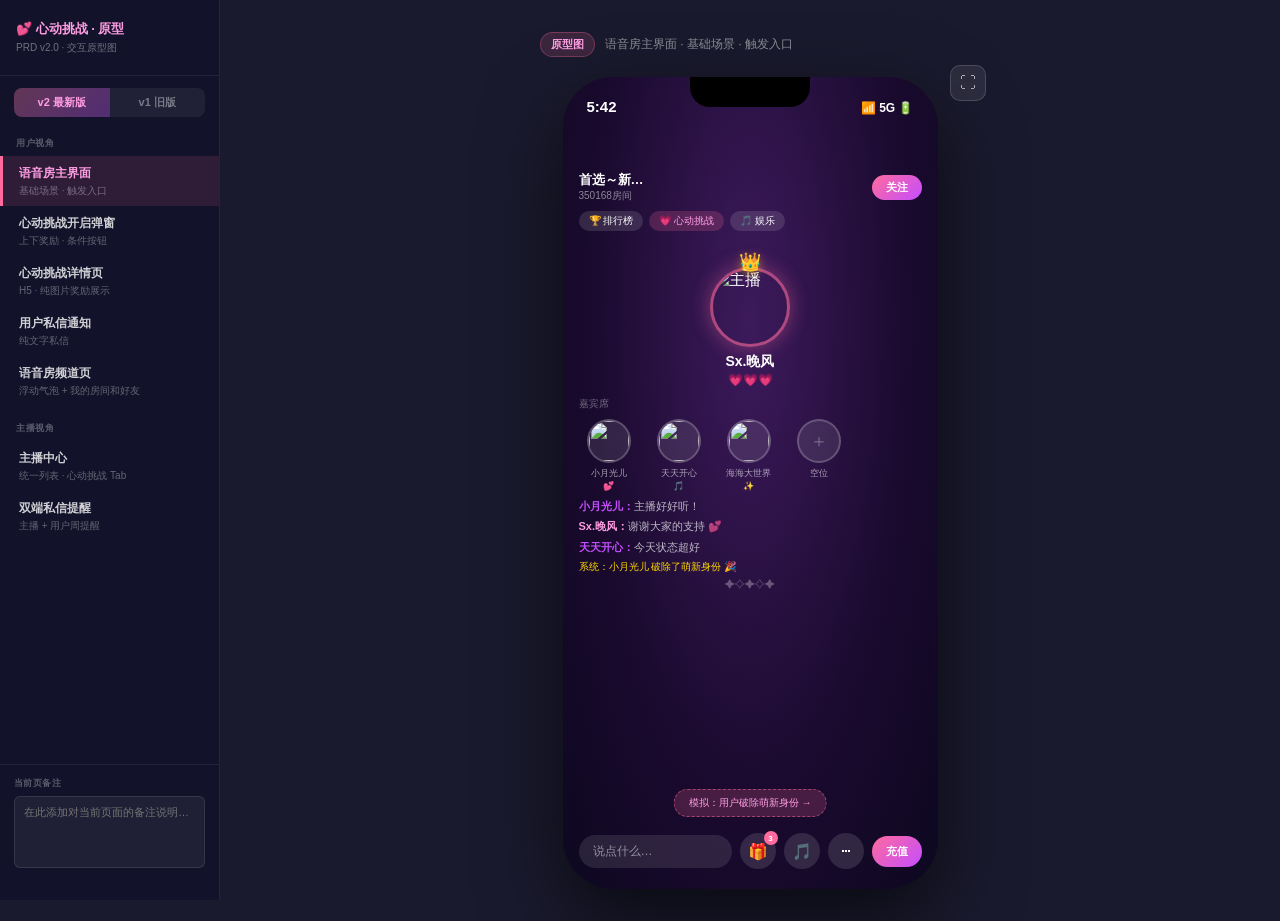
==== commit 87f5118b: "Restore prototype root and move promo site to spring-poem" ====
--- a/index.html
+++ b/index.html
@@ -5,1868 +5,3665 @@
 <meta name="viewport" content="width=device-width, initial-scale=1.0">
 <title>心动挑战 · 交互原型</title>
 <style>
-* { margin:0; padding:0; box-sizing:border-box; }
+/* ══════════════════════════════════
+   全局布局
+══════════════════════════════════ */
+* { margin: 0; padding: 0; box-sizing: border-box; }
 body {
-  background: #0f0f13;
-  font-family: -apple-system,'PingFang SC','Helvetica Neue',sans-serif;
+  background: #1a1a2e;
+  font-family: -apple-system, 'PingFang SC', 'Helvetica Neue', sans-serif;
   display: flex;
   min-height: 100vh;
-  overflow: hidden;
+  color: #fff;
 }
 
 /* ══════════════════════════════════
-   侧边目录导航
+   侧边栏
 ══════════════════════════════════ */
 .sidebar {
-  width: 240px;
-  min-width: 240px;
-  background: #16161e;
+  width: 220px;
+  min-width: 220px;
+  background: #12122a;
   border-right: 1px solid rgba(255,255,255,.07);
   display: flex;
   flex-direction: column;
+  padding: 20px 0 16px;
+  position: fixed;
+  top: 0; left: 0; bottom: 0;
+  overflow-y: auto;
+  z-index: 100;
+}
+.sidebar-logo {
+  padding: 0 16px 20px;
+  border-bottom: 1px solid rgba(255,255,255,.07);
+}
+.sidebar-logo h1 { font-size: 13px; font-weight: 700; color: #ff9de2; }
+.sidebar-logo p { font-size: 10px; color: rgba(255,255,255,.4); margin-top: 3px; }
+
+/* 版本切换 */
+.version-switcher {
+  display: flex;
+  margin: 12px 14px 4px;
+  background: rgba(255,255,255,.06);
+  border-radius: 8px;
+  overflow: hidden;
+}
+.version-btn {
+  flex: 1;
+  padding: 7px 0;
+  text-align: center;
+  font-size: 11px;
+  font-weight: 600;
+  color: rgba(255,255,255,.4);
+  cursor: pointer;
+  transition: all .15s;
+}
+.version-btn.active {
+  background: linear-gradient(135deg, rgba(255,107,157,.3), rgba(196,77,255,.3));
+  color: #ff9de2;
+}
+.version-btn:hover:not(.active) {
+  background: rgba(255,255,255,.05);
+}
+
+.nav-group-label {
+  font-size: 9px;
+  font-weight: 700;
+  color: rgba(255,255,255,.3);
+  letter-spacing: .08em;
+  text-transform: uppercase;
+  padding: 16px 16px 6px;
+}
+.nav-item {
+  padding: 9px 16px;
+  cursor: pointer;
+  border-left: 3px solid transparent;
+  transition: all .15s;
+  display: none;
+}
+.nav-item.visible { display: block; }
+.nav-item:hover { background: rgba(255,255,255,.05); }
+.nav-item.active {
+  background: rgba(255,107,157,.12);
+  border-left-color: #ff6b9d;
+}
+.nav-item .nav-title {
+  font-size: 12px;
+  font-weight: 600;
+  color: rgba(255,255,255,.8);
+}
+.nav-item.active .nav-title { color: #ff9de2; }
+.nav-item .nav-sub {
+  font-size: 10px;
+  color: rgba(255,255,255,.35);
+  margin-top: 2px;
+  line-height: 1.3;
+}
+
+.sidebar-notes {
+  margin-top: auto;
+  padding: 12px 14px;
+  border-top: 1px solid rgba(255,255,255,.07);
+}
+.sidebar-notes label {
+  font-size: 9px;
+  color: rgba(255,255,255,.3);
+  display: block;
+  margin-bottom: 6px;
+  font-weight: 600;
+  letter-spacing: .05em;
+}
+.sidebar-notes textarea {
+  width: 100%;
+  height: 72px;
+  background: rgba(255,255,255,.06);
+  border: 1px solid rgba(255,255,255,.1);
+  border-radius: 6px;
+  color: rgba(255,255,255,.7);
+  font-size: 11px;
+  padding: 7px 9px;
+  resize: none;
+  line-height: 1.5;
+  font-family: inherit;
+}
+.sidebar-notes textarea:focus {
+  outline: none;
+  border-color: rgba(255,107,157,.4);
+}
+
+/* ══════════════════════════════════
+   主区域
+══════════════════════════════════ */
+.main-area {
+  margin-left: 220px;
+  flex: 1;
+  display: flex;
+  flex-direction: column;
+  align-items: center;
+  padding: 32px 40px;
+  min-height: 100vh;
+}
+.page-header {
+  width: 100%;
+  max-width: 420px;
+  margin-bottom: 20px;
+  display: flex;
+  align-items: center;
+  gap: 10px;
+}
+.page-badge {
+  background: rgba(255,107,157,.15);
+  border: 1px solid rgba(255,107,157,.3);
+  color: #ff9de2;
+  font-size: 11px;
+  font-weight: 700;
+  padding: 4px 10px;
+  border-radius: 20px;
+}
+.page-label {
+  font-size: 12px;
+  color: rgba(255,255,255,.5);
+}
+
+/* ══════════════════════════════════
+   手机框架
+══════════════════════════════════ */
+.phone {
+  width: 375px;
+  height: 812px;
+  background: #000;
+  border-radius: 50px;
+  box-shadow: 0 30px 80px rgba(0,0,0,.6), inset 0 0 0 1px rgba(255,255,255,.1);
+  position: relative;
+  overflow: hidden;
+  flex-shrink: 0;
+}
+.phone::before {
+  content: '';
+  position: absolute;
+  top: 0; left: 50%;
+  transform: translateX(-50%);
+  width: 120px; height: 30px;
+  background: #000;
+  border-radius: 0 0 20px 20px;
+  z-index: 999;
+}
+
+/* ══════════════════════════════════
+   状态栏
+══════════════════════════════════ */
+.status-bar {
+  height: 44px;
+  display: flex;
+  align-items: flex-end;
+  justify-content: space-between;
+  padding: 0 24px 6px;
+  font-size: 12px;
+  font-weight: 600;
+  position: relative;
+  z-index: 10;
+}
+.status-time { font-size: 15px; font-weight: 700; }
+.status-icons { display: flex; gap: 5px; align-items: center; font-size: 12px; }
+
+/* ══════════════════════════════════
+   Screen 通用
+══════════════════════════════════ */
+.screen {
+  display: none;
+  width: 100%; height: 100%;
+  position: absolute;
+  top: 0; left: 0;
+  flex-direction: column;
+  overflow: hidden;
+}
+.screen.active { display: flex; }
+
+/* ══════════════════════════════════
+   S1 语音房（v1 & v2 共用）
+══════════════════════════════════ */
+.room-bg {
+  width: 100%; height: 100%;
+  background: radial-gradient(ellipse at 50% 30%, #3d1a5c 0%, #1a0a2e 60%, #0d0820 100%);
+  display: flex;
+  flex-direction: column;
+  position: relative;
+}
+.room-topbar {
+  display: flex;
+  align-items: center;
+  justify-content: space-between;
+  padding: 50px 16px 0;
+  position: relative;
+  z-index: 5;
+}
+.room-title { font-size: 13px; font-weight: 700; }
+.room-sub { font-size: 10px; color: rgba(255,255,255,.5); }
+.room-follow-btn {
+  background: linear-gradient(135deg, #ff6b9d, #c44dff);
+  border: none; color: #fff;
+  font-size: 11px; font-weight: 700;
+  padding: 5px 14px; border-radius: 20px;
+  cursor: pointer;
+}
+.room-tags {
+  display: flex; gap: 6px;
+  padding: 8px 16px 0;
+  position: relative; z-index: 5;
+}
+.room-tag {
+  background: rgba(255,255,255,.12);
+  border-radius: 12px;
+  padding: 3px 10px;
+  font-size: 10px;
+  display: flex; align-items: center; gap: 4px;
+}
+.room-tag.pink { background: rgba(255,107,157,.2); color: #ff9de2; }
+
+.host-area {
+  display: flex;
+  flex-direction: column;
+  align-items: center;
+  padding: 20px 0 10px;
+  position: relative; z-index: 5;
+}
+.host-avatar-wrap {
+  width: 80px; height: 80px;
+  border-radius: 50%;
+  border: 3px solid rgba(255,107,157,.6);
+  overflow: hidden;
+  cursor: pointer;
+  box-shadow: 0 0 20px rgba(255,107,157,.4);
+  transition: transform .2s;
+}
+.host-avatar-wrap:hover { transform: scale(1.05); }
+.host-avatar-wrap img { width: 100%; height: 100%; object-fit: cover; }
+.host-crown {
+  font-size: 18px;
+  margin-bottom: -6px;
+  filter: drop-shadow(0 2px 4px rgba(255,200,0,.5));
+}
+.host-name { font-size: 14px; font-weight: 700; margin-top: 6px; }
+.host-hearts { font-size: 12px; color: #ff9de2; margin-top: 2px; }
+
+.seats-area {
+  padding: 0 16px;
+  position: relative; z-index: 5;
+}
+.seats-label { font-size: 10px; color: rgba(255,255,255,.4); margin-bottom: 8px; }
+.seats-row { display: flex; gap: 10px; }
+.seat {
+  display: flex; flex-direction: column; align-items: center;
+  width: 60px;
+}
+.seat-avatar {
+  width: 44px; height: 44px;
+  border-radius: 50%;
+  overflow: hidden;
+  border: 2px solid rgba(255,255,255,.2);
+  background: rgba(255,255,255,.1);
+  display: flex; align-items: center; justify-content: center;
+}
+.seat-avatar img { width: 100%; height: 100%; object-fit: cover; }
+.seat-avatar.empty { color: rgba(255,255,255,.3); font-size: 18px; }
+.seat-name { font-size: 9px; color: rgba(255,255,255,.6); margin-top: 4px; text-align: center; }
+.seat-badge { font-size: 9px; margin-top: 1px; }
+
+.chat-area {
+  flex: 1;
+  padding: 8px 16px;
+  overflow: hidden;
+  position: relative; z-index: 5;
+}
+.chat-msg { font-size: 11px; color: rgba(255,255,255,.7); margin-bottom: 5px; line-height: 1.4; }
+.chat-msg .name { color: #c44dff; font-weight: 600; }
+.chat-msg .host-name-c { color: #ff9de2; font-weight: 600; }
+.chat-msg.system { color: #ffd700; font-size: 10px; }
+.chat-divider { text-align: center; font-size: 10px; color: rgba(255,255,255,.3); margin: 4px 0; }
+
+.room-bottom {
+  padding: 8px 16px 20px;
+  display: flex;
+  align-items: center;
+  gap: 8px;
+  position: relative; z-index: 5;
+}
+.chat-input {
+  flex: 1;
+  background: rgba(255,255,255,.1);
+  border-radius: 20px;
+  padding: 8px 14px;
+  font-size: 12px;
+  color: rgba(255,255,255,.5);
+}
+.room-btn {
+  width: 36px; height: 36px;
+  border-radius: 50%;
+  background: rgba(255,255,255,.12);
+  display: flex; align-items: center; justify-content: center;
+  font-size: 16px;
+  cursor: pointer;
+  position: relative;
+}
+.room-btn .badge {
+  position: absolute; top: -2px; right: -2px;
+  background: #ff6b9d; color: #fff;
+  font-size: 8px; font-weight: 700;
+  width: 14px; height: 14px;
+  border-radius: 50%;
+  display: flex; align-items: center; justify-content: center;
+}
+.recharge-btn {
+  background: linear-gradient(135deg, #ff6b9d, #c44dff);
+  border: none; color: #fff;
+  font-size: 11px; font-weight: 700;
+  padding: 8px 14px; border-radius: 20px;
+  cursor: pointer;
+}
+
+.demo-btn {
+  position: absolute;
+  bottom: 72px; left: 50%;
+  transform: translateX(-50%);
+  background: rgba(255,107,157,.2);
+  border: 1px dashed rgba(255,107,157,.5);
+  color: #ff9de2;
+  font-size: 10px;
+  padding: 6px 14px;
+  border-radius: 20px;
+  cursor: pointer;
+  z-index: 10;
+  white-space: nowrap;
+}
+
+/* ══════════════════════════════════
+   弹窗通用
+══════════════════════════════════ */
+.overlay {
+  position: absolute;
+  inset: 0;
+  background: rgba(0,0,0,.65);
+  display: flex;
+  align-items: center;
+  justify-content: center;
+  z-index: 200;
+  opacity: 0;
+  pointer-events: none;
+  transition: opacity .25s;
+  padding: 0 16px;
+}
+.overlay.show { opacity: 1; pointer-events: all; }
+
+.modal {
+  background: linear-gradient(180deg, #1e1040 0%, #160d35 100%);
+  border-radius: 24px;
+  width: 100%;
+  padding: 0 0 28px;
+  position: relative;
+  transform: scale(.92);
+  transition: transform .3s cubic-bezier(.34,1.56,.64,1);
+}
+.overlay.show .modal { transform: scale(1); }
+.modal-handle {
+  width: 36px; height: 4px;
+  background: rgba(255,255,255,.2);
+  border-radius: 2px;
+  margin: 12px auto 0;
+}
+.modal-close {
+  position: absolute;
+  top: 14px; right: 16px;
+  width: 28px; height: 28px;
+  background: rgba(255,255,255,.1);
+  border-radius: 50%;
+  display: flex; align-items: center; justify-content: center;
+  font-size: 14px;
+  cursor: pointer;
+  color: rgba(255,255,255,.6);
+}
+
+/* ══════════════════════════════════
+   v2 弹窗样式
+══════════════════════════════════ */
+.challenge-modal {
+  padding: 0 20px 32px;
+}
+.challenge-header {
+  text-align: center;
+  padding: 20px 0 16px;
+}
+.challenge-icon-row {
+  display: flex;
+  align-items: center;
+  justify-content: center;
+  gap: 12px;
+  margin-bottom: 12px;
+}
+.c-avatar {
+  width: 52px; height: 52px;
+  border-radius: 50%;
+  overflow: hidden;
+  border: 2px solid rgba(255,107,157,.5);
+}
+.c-avatar img { width: 100%; height: 100%; object-fit: cover; }
+.c-heart { font-size: 22px; animation: heartbeat 1.2s ease-in-out infinite; }
+@keyframes heartbeat {
+  0%, 100% { transform: scale(1); }
+  50% { transform: scale(1.3); }
+}
+.challenge-title {
+  font-size: 20px;
+  font-weight: 800;
+  background: linear-gradient(135deg, #ff9de2, #c44dff);
+  -webkit-background-clip: text;
+  -webkit-text-fill-color: transparent;
+  margin-bottom: 4px;
+}
+
+/* v2 上下奖励展示区 */
+.reward-stack {
+  display: flex;
+  flex-direction: column;
+  gap: 10px;
+  margin-bottom: 14px;
+  cursor: pointer;
+}
+.reward-stack-item {
+  background: rgba(255,255,255,.06);
+  border: 1px solid rgba(255,255,255,.1);
+  border-radius: 14px;
+  padding: 14px 16px;
+  display: flex;
+  align-items: center;
+  gap: 12px;
+  transition: all .2s;
+}
+.reward-stack-item.highlight {
+  background: linear-gradient(135deg, rgba(255,107,157,.15), rgba(196,77,255,.15));
+  border-color: rgba(255,107,157,.35);
+}
+.reward-stack-item:hover {
+  border-color: rgba(255,107,157,.5);
+}
+.reward-stack-icon {
+  font-size: 36px;
+  flex-shrink: 0;
+  filter: drop-shadow(0 4px 12px rgba(255,107,157,.5));
+}
+.reward-stack-text { flex: 1; }
+.reward-stack-label {
+  font-size: 9px;
+  color: rgba(255,255,255,.35);
+  font-weight: 600;
+  letter-spacing: .06em;
+  text-transform: uppercase;
+}
+.reward-stack-name {
+  font-size: 14px;
+  font-weight: 800;
+  color: #fff;
+  margin-top: 2px;
+}
+.reward-stack-desc {
+  font-size: 11px;
+  color: rgba(255,255,255,.45);
+  margin-top: 2px;
+}
+.reward-stack-tap {
+  font-size: 9px;
+  color: rgba(255,107,157,.6);
+  margin-top: 4px;
+}
+
+/* v1 左右双列奖励展示区 */
+.reward-cols {
+  display: grid;
+  grid-template-columns: 1fr 1fr;
+  gap: 10px;
+  margin-bottom: 14px;
+}
+.reward-col {
+  background: rgba(255,255,255,.06);
+  border: 1px solid rgba(255,255,255,.1);
+  border-radius: 14px;
+  padding: 14px 10px 12px;
+  text-align: center;
+  display: flex;
+  flex-direction: column;
+  align-items: center;
+  gap: 6px;
+}
+.reward-col.highlight {
+  background: linear-gradient(135deg, rgba(255,107,157,.15), rgba(196,77,255,.15));
+  border-color: rgba(255,107,157,.35);
+  cursor: pointer;
+}
+.reward-col-icon {
+  font-size: 36px;
+  filter: drop-shadow(0 4px 12px rgba(255,107,157,.5));
+  line-height: 1;
+}
+.reward-col-label {
+  font-size: 9px;
+  color: rgba(255,255,255,.35);
+  font-weight: 600;
+  letter-spacing: .06em;
+  text-transform: uppercase;
+}
+.reward-col-name {
+  font-size: 12px;
+  font-weight: 800;
+  color: #fff;
+  line-height: 1.3;
+}
+.reward-col-meta {
+  font-size: 10px;
+  color: rgba(255,255,255,.4);
+  line-height: 1.4;
+}
+.reward-col-tap {
+  font-size: 9px;
+  color: rgba(255,107,157,.6);
+  margin-top: 2px;
+}
+
+.task-deadline {
+  display: flex;
+  align-items: center;
+  justify-content: center;
+  gap: 6px;
+  font-size: 11px;
+  color: rgba(255,255,255,.4);
+  margin-bottom: 16px;
+}
+.task-deadline span { color: #ff9de2; font-weight: 700; }
+
+/* 按钮 */
+.btn-primary {
+  flex: 1;
+  width: 100%;
+  padding: 14px;
+  background: linear-gradient(135deg, #ff6b9d, #c44dff);
+  border: none;
+  border-radius: 50px;
+  color: #fff;
+  font-size: 15px;
+  font-weight: 800;
+  cursor: pointer;
+  letter-spacing: .03em;
+  box-shadow: 0 6px 20px rgba(255,107,157,.4);
+  transition: transform .15s;
+}
+.btn-primary:active { transform: scale(.98); }
+.btn-secondary {
+  flex: 1;
+  padding: 12px 8px;
+  background: rgba(255,255,255,.07);
+  border: 1px solid rgba(255,255,255,.15);
+  border-radius: 50px;
+  color: rgba(255,255,255,.7);
+  font-size: 13px;
+  font-weight: 600;
+  cursor: pointer;
+  transition: all .15s;
+}
+.btn-secondary:active { transform: scale(.98); }
+.btn-secondary:hover {
+  background: rgba(255,107,157,.1);
+  border-color: rgba(255,107,157,.3);
+  color: #ff9de2;
+}
+.challenge-actions {
+  display: flex;
+  flex-direction: column;
+  gap: 10px;
+  margin-top: 4px;
+}
+.challenge-actions.row {
+  flex-direction: row;
+  gap: 10px;
+}
+
+/* 预定成功弹框 */
+.reminder-overlay {
+  position: absolute;
+  inset: 0;
+  background: rgba(0,0,0,.75);
+  display: flex;
+  align-items: center;
+  justify-content: center;
+  z-index: 200;
+  opacity: 0;
+  pointer-events: none;
+  transition: opacity .25s;
+  padding: 24px;
+}
+.reminder-overlay.show {
+  opacity: 1;
+  pointer-events: all;
+}
+.reminder-card {
+  background: #1a1a2e;
+  border: 1px solid rgba(255,107,157,.3);
+  border-radius: 20px;
+  padding: 28px 24px 24px;
+  text-align: center;
+  width: 100%;
+  animation: popIn .25s ease;
+}
+@keyframes popIn {
+  from { transform: scale(.85); opacity: 0; }
+  to   { transform: scale(1);   opacity: 1; }
+}
+.reminder-icon { font-size: 40px; margin-bottom: 12px; }
+.reminder-title {
+  font-size: 16px;
+  font-weight: 800;
+  color: #fff;
+  margin-bottom: 8px;
+}
+.reminder-text {
+  font-size: 13px;
+  color: rgba(255,255,255,.55);
+  line-height: 1.6;
+  margin-bottom: 20px;
+}
+.reminder-confirm-btn {
+  width: 100%;
+  padding: 13px;
+  background: linear-gradient(135deg, #ff6b9d, #c44dff);
+  border: none;
+  border-radius: 50px;
+  color: #fff;
+  font-size: 14px;
+  font-weight: 700;
+  cursor: pointer;
+  box-shadow: 0 4px 16px rgba(255,107,157,.4);
+}
+.reminder-hint {
+  font-size: 11px;
+  color: rgba(255,255,255,.45);
+  line-height: 1.6;
+  margin-bottom: 16px;
+  padding: 8px 10px;
+  background: rgba(255,255,255,.05);
+  border-radius: 8px;
+  text-align: left;
+}
+.reminder-hint a, .reminder-hint span.link {
+  color: #ff9de2;
+  text-decoration: underline;
+  cursor: pointer;
+}
+
+/* ══════════════════════════════════
+   S3 详情页
+══════════════════════════════════ */
+.detail-page {
+  width: 100%; height: 100%;
+  background: linear-gradient(180deg, #1e0a3c 0%, #0d0820 100%);
+  display: flex;
+  flex-direction: column;
+  overflow-y: auto;
+}
+.detail-topbar {
+  display: flex;
+  align-items: center;
+  padding: 52px 16px 12px;
+  gap: 8px;
+}
+.back-btn {
+  width: 32px; height: 32px;
+  background: rgba(255,255,255,.1);
+  border-radius: 50%;
+  display: flex; align-items: center; justify-content: center;
+  font-size: 16px;
+  cursor: pointer;
+}
+.detail-topbar-title {
+  font-size: 16px;
+  font-weight: 700;
+  flex: 1;
+  text-align: center;
+}
+.detail-topbar-placeholder { width: 32px; }
+
+.detail-hero {
+  padding: 8px 20px 20px;
+  text-align: center;
+}
+.detail-pair {
+  display: flex;
+  align-items: center;
+  justify-content: center;
+  gap: 16px;
+  margin-bottom: 14px;
+}
+.detail-pair-avatar {
+  display: flex;
+  flex-direction: column;
+  align-items: center;
+  gap: 4px;
+}
+.detail-pair-avatar img {
+  width: 56px; height: 56px;
+  border-radius: 50%;
+  border: 2px solid rgba(255,107,157,.5);
+  object-fit: cover;
+}
+.detail-pair-avatar .pair-name {
+  font-size: 10px;
+  color: rgba(255,255,255,.6);
+}
+.detail-pair-heart { font-size: 28px; }
+
+.detail-deadline-bar {
+  display: inline-flex;
+  align-items: center;
+  gap: 6px;
+  background: rgba(255,107,157,.15);
+  border: 1px solid rgba(255,107,157,.3);
+  border-radius: 20px;
+  padding: 5px 14px;
+  font-size: 12px;
+  color: #ff9de2;
+  font-weight: 600;
+}
+
+/* CPday 介绍卡 */
+.cpday-intro-card {
+  margin: 0 16px 12px;
+  background: linear-gradient(135deg, rgba(255,107,157,.12), rgba(196,77,255,.12));
+  border: 1px solid rgba(255,107,157,.25);
+  border-radius: 16px;
+  padding: 14px 16px;
+}
+.cpday-intro-header {
+  display: flex;
+  align-items: center;
+  gap: 8px;
+  margin-bottom: 8px;
+}
+.cpday-intro-badge {
+  background: linear-gradient(135deg, #ff6b9d, #c44dff);
+  color: #fff;
+  font-size: 10px;
+  font-weight: 700;
+  padding: 2px 8px;
+  border-radius: 20px;
+}
+.cpday-intro-title {
+  font-size: 14px;
+  font-weight: 700;
+  color: #fff;
+}
+.cpday-intro-desc {
+  font-size: 11px;
+  color: rgba(255,255,255,.65);
+  line-height: 1.6;
+  margin-bottom: 12px;
+}
+.cpday-countdown {
+  background: rgba(0,0,0,.25);
+  border-radius: 10px;
+  padding: 10px 14px;
+  display: flex;
+  align-items: center;
+  justify-content: space-between;
+}
+.cpday-countdown-label {
+  font-size: 11px;
+  color: rgba(255,255,255,.5);
+}
+.cpday-countdown-value {
+  font-size: 16px;
+  font-weight: 800;
+  color: #ff9de2;
+  letter-spacing: .03em;
+}
+
+/* v2 奖励图片展示区 */
+.reward-image-area {
+  margin: 0 16px 12px;
+  background: linear-gradient(135deg, rgba(255,107,157,.08), rgba(196,77,255,.08));
+  border: 1px solid rgba(255,107,157,.2);
+  border-radius: 16px;
+  padding: 16px;
+  text-align: center;
+}
+.reward-image-title {
+  font-size: 12px;
+  font-weight: 700;
+  color: rgba(255,255,255,.5);
+  letter-spacing: .05em;
+  margin-bottom: 12px;
+}
+.reward-image-placeholder {
+  background: rgba(255,255,255,.04);
+  border: 1px dashed rgba(255,255,255,.15);
+  border-radius: 12px;
+  padding: 24px 16px;
+  display: flex;
+  flex-direction: column;
+  align-items: center;
+  gap: 8px;
+}
+.reward-image-placeholder .emoji { font-size: 48px; }
+.reward-image-placeholder .text {
+  font-size: 13px;
+  font-weight: 700;
+  color: rgba(255,255,255,.6);
+}
+.reward-image-placeholder .sub {
+  font-size: 11px;
+  color: rgba(255,255,255,.35);
+}
+
+/* v1 步骤卡 */
+.cpday-steps {
+  margin: 0 16px 12px;
+  background: rgba(255,255,255,.04);
+  border: 1px solid rgba(255,255,255,.08);
+  border-radius: 16px;
+  padding: 14px 16px;
+}
+.cpday-steps-title {
+  font-size: 12px;
+  font-weight: 700;
+  color: rgba(255,255,255,.5);
+  letter-spacing: .05em;
+  margin-bottom: 12px;
+}
+.cpday-step {
+  background: rgba(255,255,255,.04);
+  border-radius: 12px;
+  padding: 10px 12px;
+  display: flex;
+  gap: 10px;
+  align-items: flex-start;
+}
+.cpday-step.highlight {
+  background: linear-gradient(135deg, rgba(255,107,157,.1), rgba(196,77,255,.1));
+  border: 1px solid rgba(255,107,157,.2);
+}
+.cpday-step-num {
+  width: 22px; height: 22px;
+  border-radius: 50%;
+  background: rgba(255,255,255,.15);
+  color: #fff;
+  font-size: 11px; font-weight: 800;
+  display: flex; align-items: center; justify-content: center;
+  flex-shrink: 0;
+  margin-top: 1px;
+}
+.cpday-step-num.done {
+  background: linear-gradient(135deg, #ff6b9d, #c44dff);
+}
+.cpday-step-body { flex: 1; }
+.cpday-step-name {
+  font-size: 13px;
+  font-weight: 700;
+  margin-bottom: 4px;
+}
+.cpday-step-desc {
+  font-size: 11px;
+  color: rgba(255,255,255,.55);
+  line-height: 1.5;
+  margin-bottom: 8px;
+}
+.cpday-gift-row {
+  display: flex;
+  align-items: center;
+  gap: 8px;
+  background: rgba(255,255,255,.06);
+  border-radius: 8px;
+  padding: 7px 10px;
+}
+.cpday-gift-row.accent {
+  background: linear-gradient(135deg, rgba(255,107,157,.12), rgba(196,77,255,.12));
+}
+.cpday-gift-icon { font-size: 20px; }
+.cpday-gift-info { flex: 1; }
+.cpday-gift-name { font-size: 12px; font-weight: 700; }
+.cpday-gift-price { font-size: 10px; color: rgba(255,255,255,.5); }
+.cpday-gift-tag {
+  font-size: 9px; font-weight: 700;
+  padding: 2px 7px; border-radius: 10px;
+  background: rgba(255,255,255,.12);
+  color: rgba(255,255,255,.6);
+  white-space: nowrap;
+}
+.cpday-gift-tag.accent {
+  background: linear-gradient(135deg, rgba(255,107,157,.3), rgba(196,77,255,.3));
+  color: #ff9de2;
+}
+.cpday-arrow {
+  text-align: center;
+  font-size: 16px;
+  color: rgba(255,255,255,.2);
+  margin: 6px 0;
+}
+
+/* 规则区 */
+.detail-rules {
+  margin: 0 16px 20px;
+  background: rgba(255,255,255,.04);
+  border-radius: 12px;
+  padding: 14px 16px;
+}
+.detail-rules-title {
+  font-size: 11px;
+  font-weight: 700;
+  color: rgba(255,255,255,.5);
+  letter-spacing: .05em;
+  margin-bottom: 10px;
+}
+.rule-item {
+  display: flex;
+  align-items: flex-start;
+  gap: 8px;
+  margin-bottom: 7px;
+  font-size: 11px;
+  color: rgba(255,255,255,.55);
+  line-height: 1.5;
+}
+.rule-dot {
+  width: 4px; height: 4px;
+  border-radius: 50%;
+  background: rgba(255,107,157,.6);
+  margin-top: 5px;
+  flex-shrink: 0;
+}
+
+/* 任务卡（v1 详情页） */
+.detail-task-card {
+  margin: 0 16px 12px;
+  background: rgba(255,255,255,.05);
+  border: 1px solid rgba(255,255,255,.1);
+  border-radius: 16px;
+  overflow: hidden;
+}
+.detail-task-header {
+  display: flex;
+  align-items: center;
+  justify-content: space-between;
+  padding: 12px 16px;
+  border-bottom: 1px solid rgba(255,255,255,.07);
+}
+.detail-task-title {
+  font-size: 13px;
+  font-weight: 700;
+  display: flex;
+  align-items: center;
+  gap: 6px;
+}
+.task-status-badge {
+  font-size: 10px;
+  font-weight: 700;
+  padding: 3px 10px;
+  border-radius: 20px;
+}
+.task-status-badge.pending {
+  background: rgba(255,200,0,.15);
+  color: #ffd700;
+}
+.task-status-badge.done {
+  background: rgba(76,217,100,.15);
+  color: #4cd964;
+}
+.detail-task-body { padding: 12px 16px; }
+.detail-task-desc {
+  font-size: 12px;
+  color: rgba(255,255,255,.6);
+  line-height: 1.6;
+  margin-bottom: 10px;
+}
+.detail-reward-row {
+  display: flex;
+  align-items: center;
+  gap: 10px;
+  background: linear-gradient(135deg, rgba(255,107,157,.1), rgba(196,77,255,.1));
+  border-radius: 10px;
+  padding: 10px 12px;
+}
+.detail-reward-icon { font-size: 28px; }
+.detail-reward-info .reward-label {
+  font-size: 9px;
+  color: rgba(255,255,255,.4);
+  font-weight: 600;
+  letter-spacing: .05em;
+}
+.detail-reward-info .reward-val {
+  font-size: 14px;
+  font-weight: 800;
+  color: #fff;
+}
+.detail-reward-info .reward-expire {
+  font-size: 10px;
+  color: rgba(255,255,255,.4);
+}
+
+/* ══════════════════════════════════
+   S4 私信页
+══════════════════════════════════ */
+.msg-page {
+  width: 100%; height: 100%;
+  background: #0f0f1e;
+  display: flex;
+  flex-direction: column;
+}
+.msg-topbar {
+  display: flex;
+  align-items: center;
+  padding: 52px 16px 12px;
+  gap: 8px;
+  border-bottom: 1px solid rgba(255,255,255,.07);
+}
+.msg-topbar-title {
+  font-size: 16px;
+  font-weight: 700;
+  flex: 1;
+  text-align: center;
+}
+.msg-list { flex: 1; overflow-y: auto; }
+.msg-item {
+  display: flex;
+  align-items: center;
+  gap: 12px;
+  padding: 14px 16px;
+  border-bottom: 1px solid rgba(255,255,255,.05);
+  cursor: pointer;
+  transition: background .15s;
+}
+.msg-item:hover { background: rgba(255,255,255,.04); }
+.msg-item.unread { background: rgba(255,107,157,.05); }
+.msg-avatar {
+  width: 46px; height: 46px;
+  border-radius: 50%;
+  overflow: hidden;
+  flex-shrink: 0;
+  position: relative;
+}
+.msg-avatar img { width: 100%; height: 100%; object-fit: cover; }
+.msg-unread-dot {
+  position: absolute;
+  top: 0; right: 0;
+  width: 10px; height: 10px;
+  background: #ff6b9d;
+  border-radius: 50%;
+  border: 2px solid #0f0f1e;
+}
+.msg-content { flex: 1; min-width: 0; }
+.msg-name { font-size: 13px; font-weight: 600; margin-bottom: 3px; }
+.msg-preview {
+  font-size: 11px;
+  color: rgba(255,255,255,.4);
+  white-space: nowrap;
+  overflow: hidden;
+  text-overflow: ellipsis;
+}
+.msg-preview.highlight { color: #ff9de2; }
+.msg-time { font-size: 10px; color: rgba(255,255,255,.3); flex-shrink: 0; }
+
+/* 私信弹窗 */
+.msg-overlay {
+  position: absolute;
+  inset: 0;
+  background: rgba(0,0,0,.7);
+  z-index: 300;
+  display: flex;
+  flex-direction: column;
+  opacity: 0;
+  pointer-events: none;
+  transition: opacity .2s;
+}
+.msg-overlay.show { opacity: 1; pointer-events: all; }
+.msg-chat-topbar {
+  display: flex;
+  align-items: center;
+  padding: 52px 16px 12px;
+  gap: 10px;
+  background: #0f0f1e;
+  border-bottom: 1px solid rgba(255,255,255,.07);
+}
+.msg-chat-name { font-size: 15px; font-weight: 700; flex: 1; }
+.msg-chat-body {
+  flex: 1;
+  background: #0f0f1e;
+  padding: 16px;
+  overflow-y: auto;
+  display: flex;
+  flex-direction: column;
+  gap: 14px;
+}
+.msg-bubble-wrap { display: flex; gap: 10px; }
+.msg-bubble-avatar {
+  width: 36px; height: 36px;
+  border-radius: 50%;
+  overflow: hidden;
+  flex-shrink: 0;
+}
+.msg-bubble-avatar img { width: 100%; height: 100%; object-fit: cover; }
+.msg-bubble {
+  max-width: 260px;
+  background: rgba(255,255,255,.08);
+  border-radius: 4px 16px 16px 16px;
+  padding: 12px 14px;
+}
+.msg-bubble-sender {
+  font-size: 10px;
+  color: rgba(255,255,255,.4);
+  margin-bottom: 6px;
+}
+.msg-bubble-text {
+  font-size: 13px;
+  color: rgba(255,255,255,.85);
+  line-height: 1.6;
+}
+
+/* 私信内嵌卡片（v1 用） */
+.msg-inline-card {
+  background: linear-gradient(135deg, rgba(255,107,157,.15), rgba(196,77,255,.15));
+  border: 1px solid rgba(255,107,157,.3);
+  border-radius: 12px;
+  padding: 12px;
+  margin-top: 10px;
+}
+.msg-inline-card-title {
+  font-size: 13px;
+  font-weight: 800;
+  color: #ff9de2;
+  margin-bottom: 6px;
+  display: flex;
+  align-items: center;
+  gap: 6px;
+}
+.msg-inline-card-body {
+  font-size: 11px;
+  color: rgba(255,255,255,.6);
+  line-height: 1.6;
+  margin-bottom: 10px;
+}
+.msg-inline-card-btn {
+  display: block;
+  width: 100%;
+  padding: 8px;
+  background: linear-gradient(135deg, #ff6b9d, #c44dff);
+  border: none;
+  border-radius: 8px;
+  color: #fff;
+  font-size: 12px;
+  font-weight: 700;
+  text-align: center;
+  cursor: pointer;
+}
+.msg-chat-input-bar {
+  background: #0f0f1e;
+  border-top: 1px solid rgba(255,255,255,.07);
+  padding: 10px 16px 24px;
+  display: flex;
+  gap: 8px;
+}
+.msg-input {
+  flex: 1;
+  background: rgba(255,255,255,.08);
+  border: none;
+  border-radius: 20px;
+  padding: 8px 14px;
+  color: rgba(255,255,255,.5);
+  font-size: 12px;
+  font-family: inherit;
+}
+.msg-send-btn {
+  background: linear-gradient(135deg, #ff6b9d, #c44dff);
+  border: none;
+  border-radius: 20px;
+  padding: 8px 16px;
+  color: #fff;
+  font-size: 12px;
+  font-weight: 700;
+  cursor: pointer;
+}
+
+/* ══════════════════════════════════
+   S5 主播中心
+══════════════════════════════════ */
+.anchor-center {
+  width: 100%; height: 100%;
+  background: #0f0f1e;
+  display: flex;
+  flex-direction: column;
+  overflow: hidden;
+}
+.anchor-center-topbar {
+  display: flex;
+  align-items: center;
+  padding: 52px 16px 12px;
+  gap: 8px;
+  background: #0f0f1e;
+}
+.anchor-center-topbar-title {
+  font-size: 17px;
+  font-weight: 700;
+  flex: 1;
+  text-align: center;
+}
+.anchor-profile {
+  display: flex;
+  align-items: center;
+  gap: 12px;
+  padding: 0 16px 14px;
+  background: #0f0f1e;
+  border-bottom: 1px solid rgba(255,255,255,.07);
+}
+.anchor-profile-avatar {
+  width: 52px; height: 52px;
+  border-radius: 50%;
+  overflow: hidden;
+  border: 2px solid rgba(255,107,157,.4);
+}
+.anchor-profile-avatar img { width: 100%; height: 100%; object-fit: cover; }
+.anchor-profile-info .anchor-name {
+  font-size: 15px; font-weight: 700;
+}
+.anchor-profile-info .anchor-status {
+  font-size: 10px; color: rgba(255,255,255,.4); margin-top: 2px;
+}
+.anchor-profile-stat {
+  margin-left: auto;
+  text-align: right;
+}
+.anchor-profile-stat .stat-val {
+  font-size: 18px; font-weight: 800; color: #c44dff;
+}
+.anchor-profile-stat .stat-label {
+  font-size: 9px; color: rgba(255,255,255,.4);
+}
+
+/* Tab 导航 */
+.anchor-tabs {
+  display: flex;
+  background: #0f0f1e;
+  border-bottom: 1px solid rgba(255,255,255,.07);
+  overflow-x: auto;
+  scrollbar-width: none;
+}
+.anchor-tabs::-webkit-scrollbar { display: none; }
+.anchor-tab {
+  flex-shrink: 0;
+  padding: 10px 16px;
+  font-size: 13px;
+  font-weight: 600;
+  color: rgba(255,255,255,.4);
+  cursor: pointer;
+  border-bottom: 2px solid transparent;
+  transition: all .15s;
+  white-space: nowrap;
+}
+.anchor-tab.active {
+  color: #ff9de2;
+  border-bottom-color: #ff6b9d;
+}
+.anchor-tab-content { flex: 1; overflow-y: auto; }
+.tab-panel { display: none; }
+.tab-panel.active { display: block; }
+
+/* 萌新用户 Tab */
+.newbie-header {
+  display: flex;
+  align-items: center;
+  justify-content: space-between;
+  padding: 12px 16px 8px;
+}
+.newbie-header-tip {
+  font-size: 11px;
+  color: rgba(255,255,255,.4);
+}
+.newbie-reward-badge {
+  display: flex;
+  align-items: center;
+  gap: 4px;
+  background: rgba(196,77,255,.15);
+  border: 1px solid rgba(196,77,255,.3);
+  border-radius: 20px;
+  padding: 3px 10px;
+  font-size: 10px;
+  color: #c44dff;
+  font-weight: 700;
+}
+.newbie-item {
+  display: flex;
+  align-items: center;
+  gap: 10px;
+  padding: 10px 16px;
+  border-bottom: 1px solid rgba(255,255,255,.05);
+  cursor: pointer;
+}
+.newbie-item:hover { background: rgba(255,255,255,.03); }
+.newbie-avatar {
+  width: 42px; height: 42px;
+  border-radius: 50%;
+  overflow: hidden;
+  flex-shrink: 0;
+}
+.newbie-avatar img { width: 100%; height: 100%; object-fit: cover; }
+.newbie-info { flex: 1; min-width: 0; }
+.newbie-name { font-size: 13px; font-weight: 600; }
+.newbie-tags { display: flex; gap: 4px; margin-top: 3px; flex-wrap: wrap; }
+.newbie-tag {
+  font-size: 9px;
+  padding: 1px 6px;
+  border-radius: 4px;
+  background: rgba(255,255,255,.1);
+  color: rgba(255,255,255,.5);
+}
+.newbie-tag.lv { background: rgba(196,77,255,.2); color: #c44dff; }
+.newbie-reward { font-size: 13px; font-weight: 700; color: #c44dff; flex-shrink: 0; }
+
+/* 心动挑战 Tab */
+.challenge-tab-header {
+  padding: 12px 16px 8px;
+  display: flex;
+  align-items: center;
+  justify-content: space-between;
+}
+.challenge-tab-tip {
+  font-size: 11px;
+  color: rgba(255,255,255,.4);
+}
+.challenge-count-badge {
+  font-size: 10px;
+  font-weight: 700;
+  background: rgba(255,107,157,.15);
+  color: #ff9de2;
+  padding: 3px 10px;
+  border-radius: 20px;
+}
+.challenge-section-label {
+  display: flex;
+  align-items: center;
+  gap: 6px;
+  padding: 10px 16px 6px;
+  font-size: 11px;
+  font-weight: 700;
+  color: rgba(255,255,255,.4);
+  letter-spacing: .04em;
+}
+.challenge-section-count {
+  background: rgba(255,255,255,.1);
+  border-radius: 10px;
+  padding: 1px 7px;
+  font-size: 10px;
+  color: rgba(255,255,255,.5);
+}
+.challenge-user-item {
+  display: flex;
+  align-items: center;
+  gap: 10px;
+  padding: 10px 16px;
+  border-bottom: 1px solid rgba(255,255,255,.05);
+  cursor: pointer;
+}
+.challenge-user-item:hover { background: rgba(255,255,255,.03); }
+.challenge-user-avatar {
+  width: 42px; height: 42px;
+  border-radius: 50%;
+  overflow: hidden;
+  flex-shrink: 0;
+}
+.challenge-user-avatar img { width: 100%; height: 100%; object-fit: cover; }
+.challenge-user-info { flex: 1; min-width: 0; }
+.challenge-user-name { font-size: 13px; font-weight: 600; }
+.challenge-user-sub {
+  font-size: 10px;
+  color: rgba(255,255,255,.4);
+  margin-top: 2px;
+}
+.challenge-user-right { text-align: right; flex-shrink: 0; }
+.challenge-days-left {
+  font-size: 11px;
+  font-weight: 700;
+  color: #ff9de2;
+}
+.challenge-status {
+  font-size: 9px;
+  padding: 2px 7px;
+  border-radius: 8px;
+  margin-top: 3px;
+  display: inline-block;
+}
+.challenge-status.pending {
+  background: rgba(255,107,157,.15);
+  color: #ff9de2;
+}
+.challenge-status.done {
+  background: rgba(76,217,100,.15);
+  color: #4cd964;
+}
+.challenge-reward-tip {
+  margin: 10px 16px;
+  background: rgba(196,77,255,.08);
+  border: 1px solid rgba(196,77,255,.2);
+  border-radius: 10px;
+  padding: 10px 12px;
+  font-size: 11px;
+  color: rgba(255,255,255,.5);
+  line-height: 1.6;
+}
+.challenge-reward-tip strong { color: #c44dff; }
+
+/* ══════════════════════════════════
+   v2 在线好友页面
+══════════════════════════════════ */
+.friends-page {
+  width: 100%; height: 100%;
+  background: #0f0f1e;
+  display: flex;
+  flex-direction: column;
+}
+.friends-topbar {
+  display: flex;
+  align-items: center;
+  padding: 52px 16px 12px;
+  gap: 8px;
+  border-bottom: 1px solid rgba(255,255,255,.07);
+}
+.friends-topbar-title {
+  font-size: 16px;
+  font-weight: 700;
+  flex: 1;
+  text-align: center;
+}
+.friends-float-card {
+  margin: 12px 16px;
+  background: linear-gradient(135deg, rgba(255,107,157,.15), rgba(196,77,255,.15));
+  border: 1px solid rgba(255,107,157,.3);
+  border-radius: 14px;
+  padding: 12px 16px;
+  display: flex;
+  align-items: center;
+  gap: 10px;
+  cursor: pointer;
+  transition: all .2s;
+}
+.friends-float-card:hover {
+  border-color: rgba(255,107,157,.5);
+  background: linear-gradient(135deg, rgba(255,107,157,.2), rgba(196,77,255,.2));
+}
+.friends-float-icon {
+  font-size: 28px;
+  flex-shrink: 0;
+}
+.friends-float-text { flex: 1; }
+.friends-float-title {
+  font-size: 13px;
+  font-weight: 700;
+  color: #ff9de2;
+}
+.friends-float-sub {
+  font-size: 10px;
+  color: rgba(255,255,255,.45);
+  margin-top: 2px;
+}
+.friends-float-arrow {
+  font-size: 14px;
+  color: rgba(255,255,255,.3);
+}
+.friends-section-label {
+  padding: 12px 16px 6px;
+  font-size: 10px;
+  font-weight: 700;
+  color: rgba(255,255,255,.3);
+  letter-spacing: .06em;
+  text-transform: uppercase;
+}
+.friends-item {
+  display: flex;
+  align-items: center;
+  gap: 10px;
+  padding: 10px 16px;
+  border-bottom: 1px solid rgba(255,255,255,.05);
+}
+.friends-item-avatar {
+  width: 42px; height: 42px;
+  border-radius: 50%;
+  overflow: hidden;
+  flex-shrink: 0;
+  position: relative;
+}
+.friends-item-avatar img { width: 100%; height: 100%; object-fit: cover; }
+.friends-online-dot {
+  position: absolute;
+  bottom: 0; right: 0;
+  width: 10px; height: 10px;
+  background: #4cd964;
+  border-radius: 50%;
+  border: 2px solid #0f0f1e;
+}
+.friends-item-info { flex: 1; min-width: 0; }
+.friends-item-name { font-size: 13px; font-weight: 600; }
+.friends-item-tag {
+  font-size: 10px;
+  color: #ff9de2;
+  margin-top: 2px;
+  font-weight: 600;
+}
+.friends-item-tag.normal {
+  color: rgba(255,255,255,.4);
+  font-weight: 400;
+}
+.friends-item-btn {
+  background: linear-gradient(135deg, #ff6b9d, #c44dff);
+  border: none;
+  color: #fff;
+  font-size: 11px;
+  font-weight: 700;
+  padding: 6px 14px;
+  border-radius: 20px;
+  cursor: pointer;
+  flex-shrink: 0;
+}
+.friends-item-btn.secondary {
+  background: rgba(255,255,255,.08);
+  border: 1px solid rgba(255,255,255,.15);
+  color: rgba(255,255,255,.6);
+}
+
+/* ══════════════════════════════════
+   v2 语音房频道页
+══════════════════════════════════ */
+.channel-page {
+  width: 100%; height: 100%;
+  background: #0a0a0f;
+  display: flex;
+  flex-direction: column;
+  position: relative;
+}
+.channel-header {
+  padding: 48px 16px 10px;
+  display: flex;
+  align-items: center;
+  justify-content: space-between;
+}
+.channel-header-title {
+  font-size: 17px;
+  font-weight: 800;
+  color: #fff;
+}
+.channel-header-icons {
+  display: flex;
+  gap: 14px;
+  font-size: 16px;
+  color: rgba(255,255,255,.6);
+}
+.channel-banner {
+  margin: 6px 12px;
+  height: 68px;
+  background: linear-gradient(135deg, #ff8c00, #ff3c00);
+  border-radius: 12px;
+  display: flex;
+  align-items: center;
+  justify-content: center;
+  font-size: 13px;
+  font-weight: 700;
+  color: #fff;
+  letter-spacing: .5px;
+}
+.channel-tabs {
+  display: flex;
+  padding: 10px 12px 0;
+  gap: 16px;
+  border-bottom: 1px solid rgba(255,255,255,.06);
+}
+.channel-tab {
+  font-size: 13px;
+  color: rgba(255,255,255,.45);
+  padding-bottom: 8px;
+  cursor: pointer;
+  position: relative;
+}
+.channel-tab.active {
+  color: #fff;
+  font-weight: 700;
+}
+.channel-tab.active::after {
+  content: '';
+  position: absolute;
+  bottom: 0; left: 25%; right: 25%;
+  height: 2px;
+  background: #ff6b9d;
+  border-radius: 1px;
+}
+.channel-room-list {
+  flex: 1;
+  overflow-y: auto;
+  padding: 10px 12px;
+  display: flex;
+  flex-direction: column;
+  gap: 10px;
+}
+.channel-room-card {
+  display: flex;
+  gap: 10px;
+  padding: 8px 0;
+  border-bottom: 1px solid rgba(255,255,255,.05);
+}
+.channel-room-cover {
+  width: 80px;
+  height: 80px;
+  border-radius: 10px;
+  overflow: hidden;
+  flex-shrink: 0;
+  position: relative;
+}
+.channel-room-cover img {
+  width: 100%; height: 100%; object-fit: cover;
+}
+.channel-room-cover .live-badge {
+  position: absolute;
+  bottom: 4px; left: 4px;
+  background: #ff3b5c;
+  color: #fff;
+  font-size: 8px;
+  font-weight: 700;
+  padding: 1px 5px;
+  border-radius: 4px;
+}
+.channel-room-info {
+  flex: 1;
+  display: flex;
+  flex-direction: column;
+  justify-content: center;
+  min-width: 0;
+}
+.channel-room-name {
+  font-size: 14px;
+  font-weight: 700;
+  color: #fff;
+  overflow: hidden;
+  text-overflow: ellipsis;
+  white-space: nowrap;
+}
+.channel-room-tag {
+  display: inline-flex;
+  align-items: center;
+  gap: 3px;
+  background: rgba(255,107,157,.15);
+  color: #ff9de2;
+  font-size: 9px;
+  font-weight: 600;
+  padding: 2px 6px;
+  border-radius: 4px;
+  margin-top: 4px;
+  width: fit-content;
+}
+.channel-room-host {
+  font-size: 11px;
+  color: rgba(255,255,255,.4);
+  margin-top: 3px;
+  display: flex;
+  align-items: center;
+  gap: 4px;
+}
+.channel-room-host img {
+  width: 14px; height: 14px; border-radius: 50%;
+}
+.channel-room-pop {
+  font-size: 11px;
+  color: rgba(255,255,255,.35);
+  align-self: flex-start;
+  margin-top: 4px;
+  flex-shrink: 0;
+}
+
+/* 浮动气泡（频道页右下角） */
+.channel-float-bubble {
+  position: absolute;
+  bottom: 72px;
+  right: 12px;
+  display: flex;
+  align-items: center;
+  gap: 6px;
+  cursor: pointer;
+  z-index: 30;
+  animation: bubblePulse 2s ease-in-out infinite;
+}
+@keyframes bubblePulse {
+  0%, 100% { transform: translateY(0); }
+  50% { transform: translateY(-4px); }
+}
+.channel-float-avatar {
+  width: 40px; height: 40px;
+  border-radius: 50%;
+  overflow: hidden;
+  border: 2px solid #ff6b9d;
+  flex-shrink: 0;
+}
+.channel-float-avatar img { width: 100%; height: 100%; object-fit: cover; }
+.channel-float-text {
+  background: rgba(30,30,40,.92);
+  border: 1px solid rgba(255,107,157,.4);
+  border-radius: 16px 16px 4px 16px;
+  padding: 6px 12px;
+  font-size: 11px;
+  font-weight: 600;
+  color: #fff;
+  white-space: nowrap;
+}
+
+/* 半屏弹窗：我的房间和好友 */
+.halfscreen-overlay {
+  position: absolute;
+  top: 0; left: 0; right: 0; bottom: 0;
+  background: rgba(0,0,0,.5);
+  z-index: 100;
+  display: none;
+  align-items: flex-end;
+}
+.halfscreen-overlay.show {
+  display: flex;
+}
+.halfscreen-panel {
+  width: 100%;
+  max-height: 70%;
+  background: #fff;
+  border-radius: 16px 16px 0 0;
+  display: flex;
+  flex-direction: column;
+  overflow: hidden;
+}
+.halfscreen-title {
+  text-align: center;
+  font-size: 16px;
+  font-weight: 800;
+  color: #222;
+  padding: 16px 16px 12px;
+  border-bottom: 1px solid #eee;
+}
+.halfscreen-list {
+  flex: 1;
+  overflow-y: auto;
+  padding: 4px 0;
+}
+.hs-item {
+  display: flex;
+  align-items: center;
+  gap: 10px;
+  padding: 12px 16px;
+}
+.hs-item-avatar {
+  width: 42px; height: 42px;
+  border-radius: 50%;
+  overflow: hidden;
+  flex-shrink: 0;
+}
+.hs-item-avatar img { width: 100%; height: 100%; object-fit: cover; }
+.hs-item-avatar.room-thumb {
+  border-radius: 8px;
+}
+.hs-item-info { flex: 1; min-width: 0; }
+.hs-item-name {
+  font-size: 14px;
+  font-weight: 600;
+  color: #222;
+}
+.hs-item-tag {
+  font-size: 12px;
+  color: #ff3b5c;
+  margin-top: 2px;
+  font-weight: 500;
+}
+.hs-item-btn {
+  background: #4cd964;
+  border: none;
+  color: #fff;
+  font-size: 12px;
+  font-weight: 700;
+  padding: 6px 14px;
+  border-radius: 20px;
+  cursor: pointer;
+  flex-shrink: 0;
+}
+.hs-item-btn.text-btn {
+  background: transparent;
+  color: #999;
+  font-weight: 400;
+  padding: 6px 0;
+}
+
+/* 底部导航 */
+.bottom-nav {
+  display: flex;
+  background: rgba(15,15,30,.95);
+  border-top: 1px solid rgba(255,255,255,.07);
+  padding: 8px 0 20px;
+}
+.nav-btn {
+  flex: 1;
+  display: flex;
+  flex-direction: column;
+  align-items: center;
+  gap: 2px;
+  cursor: pointer;
+}
+.nav-btn-icon { font-size: 20px; }
+.nav-btn-label { font-size: 9px; color: rgba(255,255,255,.4); }
+.nav-btn.active .nav-btn-label { color: #ff9de2; }
+
+/* ══════════════════════════════════
+   Toast
+══════════════════════════════════ */
+.toast {
+  position: absolute;
+  bottom: 100px; left: 50%;
+  transform: translateX(-50%) translateY(10px);
+  background: rgba(255,107,157,.9);
+  color: #fff;
+  font-size: 12px;
+  font-weight: 600;
+  padding: 8px 18px;
+  border-radius: 20px;
+  opacity: 0;
+  pointer-events: none;
+  transition: all .3s;
+  z-index: 500;
+  white-space: nowrap;
+}
+.toast.show {
+  opacity: 1;
+  transform: translateX(-50%) translateY(0);
+}
+
+/* ══════════════════════════════════
+   全屏模式
+══════════════════════════════════ */
+.fullscreen-btn {
+  position: absolute;
+  top: -12px;
+  right: -48px;
+  width: 36px; height: 36px;
+  background: rgba(255,255,255,.08);
+  border: 1px solid rgba(255,255,255,.15);
+  border-radius: 10px;
+  display: flex; align-items: center; justify-content: center;
+  cursor: pointer;
+  color: rgba(255,255,255,.6);
+  font-size: 16px;
+  transition: all .2s;
+  z-index: 10;
+}
+.fullscreen-btn:hover {
+  background: rgba(255,107,157,.2);
+  border-color: rgba(255,107,157,.4);
+  color: #ff9de2;
+}
+body.is-fullscreen .sidebar { display: none; }
+body.is-fullscreen .main-area {
+  margin-left: 0;
+  padding: 0;
+  background: #0a0a1a;
+  align-items: center;
+  justify-content: center;
+  min-height: 100vh;
+  height: 100vh;
+  overflow: hidden;
+}
+body.is-fullscreen .page-header { display: none; }
+body.is-fullscreen .fullscreen-btn { display: none; }
+.fs-controls {
+  display: none;
+  position: fixed;
+  top: 20px; right: 24px;
+  z-index: 9999;
+  gap: 10px;
+  align-items: center;
+}
+body.is-fullscreen .fs-controls { display: flex; }
+.fs-btn {
+  width: 40px; height: 40px;
+  background: rgba(20,20,40,.85);
+  border: 1px solid rgba(255,255,255,.15);
+  border-radius: 12px;
+  display: flex; align-items: center; justify-content: center;
+  cursor: pointer;
+  color: rgba(255,255,255,.8);
+  font-size: 18px;
+  transition: all .2s;
+  backdrop-filter: blur(8px);
+}
+.fs-btn:hover {
+  background: rgba(255,107,157,.25);
+  border-color: rgba(255,107,157,.5);
+  color: #ff9de2;
+}
+.fs-menu {
+  display: none;
+  position: fixed;
+  top: 0; left: 0;
+  width: 100vw; height: 100vh;
+  z-index: 9998;
+  align-items: flex-start;
+  justify-content: flex-end;
+}
+body.is-fullscreen .fs-menu.open { display: flex; }
+.fs-menu-backdrop {
+  position: absolute;
+  inset: 0;
+  background: rgba(0,0,0,.5);
+}
+.fs-menu-panel {
+  position: relative;
+  z-index: 1;
+  width: 260px;
+  background: rgba(18,18,35,.97);
+  border-left: 1px solid rgba(255,255,255,.08);
   height: 100vh;
   overflow-y: auto;
-  z-index: 100;
-}
-.sidebar-header {
-  padding: 20px 16px 14px;
-  border-bottom: 1px solid rgba(255,255,255,.07);
-}
-.sidebar-title {
-  font-size: 13px; font-weight: 700;
-  color: rgba(255,255,255,.9);
-  letter-spacing: .5px;
-}
-.sidebar-subtitle {
-  font-size: 11px; color: rgba(255,255,255,.35);
-  margin-top: 3px;
-}
-.sidebar-section-label {
-  font-size: 10px; font-weight: 700;
-  color: rgba(255,255,255,.25);
-  letter-spacing: 1px;
+  padding: 24px 0 40px;
+  display: flex;
+  flex-direction: column;
+  gap: 2px;
+  animation: slideInRight .2s ease;
+}
+@keyframes slideInRight {
+  from { transform: translateX(100%); opacity: 0; }
+  to   { transform: translateX(0);    opacity: 1; }
+}
+.fs-menu-title {
+  font-size: 11px;
+  font-weight: 700;
+  color: rgba(255,255,255,.3);
+  letter-spacing: .08em;
   text-transform: uppercase;
-  padding: 14px 16px 6px;
-}
-.nav-item {
-  display: flex; align-items: center; gap: 10px;
-  padding: 9px 16px;
+  padding: 16px 20px 6px;
+}
+.fs-menu-item {
+  padding: 10px 20px;
   cursor: pointer;
   border-radius: 0;
   transition: background .15s;
-  position: relative;
-}
-.nav-item:hover { background: rgba(255,255,255,.05); }
-.nav-item.active {
-  background: rgba(255,107,157,.12);
-}
-.nav-item.active::before {
-  content: '';
-  position: absolute; left: 0; top: 0; bottom: 0;
-  width: 3px;
-  background: linear-gradient(180deg, #ff6b9d, #c96bff);
-  border-radius: 0 2px 2px 0;
-}
-.nav-dot {
-  width: 7px; height: 7px; border-radius: 50%;
-  flex-shrink: 0;
-}
-.nav-dot.pink   { background: #ff6b9d; }
-.nav-dot.purple { background: #c96bff; }
-.nav-dot.blue   { background: #5b9fff; }
-.nav-dot.green  { background: #4cd964; }
-.nav-dot.orange { background: #ff9500; }
-.nav-dot.gray   { background: rgba(255,255,255,.25); }
-.nav-item-text { flex: 1; }
-.nav-item-name {
-  font-size: 13px; color: rgba(255,255,255,.75);
-  line-height: 1.3;
-}
-.nav-item.active .nav-item-name { color: #ff9de2; font-weight: 600; }
-.nav-item-sub {
-  font-size: 10px; color: rgba(255,255,255,.3);
-  margin-top: 1px;
-}
-.nav-badge {
-  font-size: 9px; font-weight: 700;
-  padding: 1px 6px; border-radius: 8px;
-  background: rgba(255,107,157,.2);
-  color: #ff9de2;
-}
-
-/* 备注区域 */
-.sidebar-notes {
-  margin-top: auto;
-  border-top: 1px solid rgba(255,255,255,.07);
-  padding: 12px 16px;
-}
-.notes-label {
-  font-size: 10px; font-weight: 700;
-  color: rgba(255,255,255,.25);
-  letter-spacing: 1px;
-  margin-bottom: 6px;
-}
-.notes-textarea {
-  width: 100%;
-  min-height: 72px;
-  background: rgba(255,255,255,.04);
-  border: 1px solid rgba(255,255,255,.1);
-  border-radius: 8px;
-  color: rgba(255,255,255,.6);
+}
+.fs-menu-item:hover { background: rgba(255,107,157,.1); }
+.fs-menu-item.active {
+  background: rgba(255,107,157,.15);
+  border-left: 3px solid #ff6b9d;
+}
+.fs-menu-item .nav-title {
+  font-size: 13px;
+  font-weight: 600;
+  color: rgba(255,255,255,.85);
+}
+.fs-menu-item .nav-sub {
   font-size: 11px;
-  padding: 8px;
-  resize: vertical;
-  font-family: inherit;
-  line-height: 1.5;
-  outline: none;
-}
-.notes-textarea:focus {
-  border-color: rgba(255,107,157,.4);
-}
-.notes-textarea::placeholder { color: rgba(255,255,255,.2); }
-
-/* ══════════════════════════════════
-   主内容区
-══════════════════════════════════ */
-.main-area {
-  flex: 1;
-  display: flex;
-  align-items: center;
-  justify-content: center;
-  height: 100vh;
-  overflow: hidden;
-  position: relative;
-}
-
-/* 页面标签 */
-.page-label {
-  position: absolute;
-  top: 20px; left: 50%;
-  transform: translateX(-50%);
-  background: rgba(255,255,255,.06);
-  border: 1px solid rgba(255,255,255,.1);
-  border-radius: 20px;
-  padding: 5px 16px;
-  font-size: 12px; color: rgba(255,255,255,.45);
-  white-space: nowrap;
-  pointer-events: none;
-  z-index: 10;
-}
-
-/* ══════════════════════════════════
-   手机壳
-══════════════════════════════════ */
-.phone {
-  width: 390px;
-  height: 844px;
-  position: relative;
-  overflow: hidden;
-  border-radius: 44px;
-  box-shadow: 0 0 0 2px #333, 0 0 0 4px #555, 0 20px 60px rgba(0,0,0,.8);
-  background: #0a0008;
-  flex-shrink: 0;
-}
-
-/* ══════════════════════════════════
-   页面容器（每个屏幕状态）
-══════════════════════════════════ */
-.screen {
-  position: absolute; inset: 0;
-  display: none;
-}
-.screen.active { display: block; }
-
-/* ══════════════════════════════════
-   通用：语音房背景
-══════════════════════════════════ */
-.bg {
-  position: absolute; inset: 0;
-  background:
-    radial-gradient(ellipse 60% 40% at 50% 30%, rgba(180,20,20,.55) 0%, transparent 70%),
-    radial-gradient(ellipse 80% 60% at 30% 60%, rgba(120,10,60,.4) 0%, transparent 70%),
-    radial-gradient(ellipse 60% 50% at 70% 70%, rgba(80,0,80,.35) 0%, transparent 70%),
-    linear-gradient(180deg, #1a0010 0%, #0d0008 60%, #050005 100%);
-  z-index: 0;
-}
-.wings-glow {
-  position: absolute; top: 80px; left: 50%;
-  transform: translateX(-50%);
-  width: 340px; height: 200px;
-  background: radial-gradient(ellipse 80% 60% at 50% 40%, rgba(220,60,20,.35) 0%, transparent 70%);
-  z-index: 1; pointer-events: none;
-}
-
-/* ══════════════════════════════════
-   状态栏 / 导航栏（通用）
-══════════════════════════════════ */
-.status-bar {
-  position: absolute; top: 0; left: 0; right: 0; height: 44px;
-  display: flex; align-items: center; justify-content: space-between;
-  padding: 0 20px; z-index: 10; color: #fff;
-  font-size: 15px; font-weight: 600;
-}
-.status-bar .time { font-size: 16px; font-weight: 700; }
-.status-bar .icons { display: flex; align-items: center; gap: 4px; font-size: 12px; }
-.nav-bar {
-  position: absolute; top: 44px; left: 0; right: 0; height: 44px;
-  display: flex; align-items: center; justify-content: space-between;
-  padding: 0 12px; z-index: 10;
-}
-.nav-left { display: flex; align-items: center; gap: 6px; }
-.nav-back { color: #fff; font-size: 20px; }
-.nav-room-info { display: flex; flex-direction: column; }
-.nav-room-name { color: #fff; font-size: 13px; font-weight: 600; max-width: 100px; overflow: hidden; white-space: nowrap; text-overflow: ellipsis; }
-.nav-room-id { color: rgba(255,255,255,.6); font-size: 11px; }
-.nav-follow-btn {
-  background: linear-gradient(135deg, #ff6b9d, #ff3d7f);
-  color: #fff; border: none; border-radius: 14px;
-  padding: 4px 14px; font-size: 13px; font-weight: 600; cursor: pointer;
-}
-.nav-right { display: flex; align-items: center; gap: 8px; }
-.nav-icon { color: rgba(255,255,255,.8); font-size: 18px; }
-.nav-vip-badge {
-  background: rgba(255,215,0,.15); border: 1px solid rgba(255,215,0,.3);
-  border-radius: 10px; padding: 2px 8px;
-  color: #ffd700; font-size: 11px; font-weight: 600;
-}
-.nav-online { color: rgba(255,255,255,.5); font-size: 11px; }
-
-/* ══════════════════════════════════
-   语音房通用组件
-══════════════════════════════════ */
-.room-tags {
-  position: absolute; top: 92px; left: 12px; right: 12px;
-  display: flex; align-items: center; gap: 6px; z-index: 5;
-}
-.tag-pill {
-  background: rgba(255,255,255,.1); border-radius: 10px;
-  padding: 3px 8px; color: rgba(255,255,255,.7); font-size: 11px;
-  display: flex; align-items: center; gap: 3px;
-}
-.tag-pill.gold { background: rgba(255,215,0,.15); color: #ffd700; }
-.tag-pill.pink { background: rgba(255,107,157,.15); color: #ff9de2; }
-.tag-wish {
-  margin-left: auto;
-  background: rgba(255,107,157,.15); border: 1px solid rgba(255,107,157,.3);
-  border-radius: 10px; padding: 3px 8px;
-  color: #ff9de2; font-size: 11px;
-  display: flex; align-items: center; gap: 3px;
-}
-.shield-badge {
-  position: absolute; top: 92px; right: 12px;
-  background: rgba(100,180,255,.15); border: 1px solid rgba(100,180,255,.3);
-  border-radius: 10px; padding: 3px 8px;
-  color: #80c8ff; font-size: 11px;
-}
-.mic-area {
-  position: absolute; top: 118px; left: 0; right: 0;
-  display: flex; flex-direction: column; align-items: center; gap: 8px;
-  z-index: 5;
-}
-.host-seat {
-  display: flex; flex-direction: column; align-items: center; gap: 2px;
-  cursor: pointer;
-}
-.host-avatar-wrap { position: relative; }
-.host-crown { position: absolute; top: -14px; left: 50%; transform: translateX(-50%); font-size: 16px; }
-.host-avatar {
-  width: 72px; height: 72px; border-radius: 50%;
-  border: 2px solid rgba(255,150,200,.5);
-  overflow: hidden; background: #4a2060;
-  box-shadow: 0 0 20px rgba(255,107,157,.4);
-}
-.host-avatar img { width:100%; height:100%; object-fit:cover; }
-.host-label {
-  position: absolute; bottom: -8px; left: 50%; transform: translateX(-50%);
-  background: linear-gradient(135deg,#ff6b9d,#c96bff);
-  color: #fff; font-size: 9px; font-weight: 700;
-  padding: 1px 7px; border-radius: 6px; white-space: nowrap;
-}
-.host-name { color: #fff; font-size: 12px; font-weight: 600; margin-top: 10px; }
-.host-hearts { color: rgba(255,150,200,.7); font-size: 10px; }
-.guest-label {
-  font-size: 10px; color: rgba(255,255,255,.3);
-  align-self: flex-start; padding-left: 16px;
-  margin-top: 4px;
-}
-.seats-row {
-  display: flex; gap: 12px; justify-content: center;
-  width: 100%; padding: 0 12px;
-}
-.seat { display: flex; flex-direction: column; align-items: center; gap: 2px; }
-.seat-avatar {
-  width: 52px; height: 52px; border-radius: 50%;
-  border: 1.5px solid rgba(255,255,255,.15);
-  overflow: hidden; background: #2a1040; position: relative;
-}
-.seat-avatar img { width:100%; height:100%; object-fit:cover; }
-.seat-num {
-  position: absolute; bottom: 0; right: 0;
-  background: rgba(0,0,0,.6); color: rgba(255,255,255,.7);
-  font-size: 9px; padding: 1px 3px; border-radius: 4px 0 0 0;
-}
-.seat-name { color: rgba(255,255,255,.7); font-size: 10px; max-width: 52px; overflow: hidden; white-space: nowrap; text-overflow: ellipsis; text-align: center; }
-.seat-hearts { color: rgba(255,150,200,.5); font-size: 9px; }
-.empty-seat .seat-avatar {
-  background: rgba(255,255,255,.05);
-  border: 1.5px dashed rgba(255,255,255,.15);
-  display: flex; align-items: center; justify-content: center;
-  font-size: 20px; color: rgba(255,255,255,.2);
-}
-.chat-area {
-  position: absolute; bottom: 60px; left: 0; right: 0;
-  height: 160px; padding: 0 12px;
-  display: flex; flex-direction: column; justify-content: flex-end; gap: 4px;
-  z-index: 5;
-}
-.chat-tabs { display: flex; gap: 12px; margin-bottom: 4px; }
-.chat-tab { font-size: 13px; font-weight: 600; }
-.chat-tab.active { color: #fff; }
-.chat-tab.inactive { color: rgba(255,255,255,.35); }
-.chat-notice { font-size: 10px; color: rgba(255,255,255,.3); }
-.chat-msg { font-size: 12px; color: rgba(255,255,255,.7); line-height: 1.5; }
-.chat-msg .sys { color: rgba(100,180,255,.8); font-weight: 600; }
-.chat-msg .user { color: #ff9de2; font-weight: 600; }
-.chat-msg .anchor { color: #ffd700; font-weight: 600; }
-.chat-msg .heart-icon { color: #c96bff; }
-.bottom-bar {
-  position: absolute; bottom: 0; left: 0; right: 0; height: 60px;
-  display: flex; align-items: center; gap: 8px;
-  padding: 0 12px; z-index: 10;
-  background: linear-gradient(0deg, rgba(0,0,0,.6) 0%, transparent 100%);
-}
-.input-box {
-  flex: 1; height: 34px;
-  background: rgba(255,255,255,.1); border-radius: 17px;
-  display: flex; align-items: center; padding: 0 14px;
-  color: rgba(255,255,255,.35); font-size: 13px;
-}
-.bottom-icons { display: flex; gap: 6px; }
-.bottom-icon {
-  width: 34px; height: 34px; border-radius: 50%;
-  background: rgba(255,255,255,.1);
-  display: flex; align-items: center; justify-content: center;
-  font-size: 16px; color: #fff; position: relative; cursor: pointer;
-}
-.badge-dot {
-  position: absolute; top: -2px; right: -2px;
-  background: #ff3b30; color: #fff;
-  font-size: 8px; font-weight: 700;
-  min-width: 14px; height: 14px;
-  border-radius: 7px; padding: 0 3px;
-  display: flex; align-items: center; justify-content: center;
-}
-.recharge-btn {
-  background: linear-gradient(135deg, #ff6b9d, #ff3d7f);
-  color: #fff; border: none; border-radius: 14px;
-  padding: 5px 12px; font-size: 12px; font-weight: 700; cursor: pointer;
-}
-.right-float {
-  position: absolute; right: 8px; top: 200px;
-  display: flex; flex-direction: column; gap: 8px; z-index: 8;
-}
-.float-card {
-  width: 52px; background: rgba(255,255,255,.1); border-radius: 10px;
-  padding: 6px 4px; text-align: center;
-}
-.float-card-img { font-size: 20px; }
-.float-card-label { font-size: 8px; color: rgba(255,255,255,.6); line-height: 1.3; margin-top: 3px; }
-.float-card-2 {
-  width: 52px; background: rgba(255,215,0,.12);
-  border: 1px solid rgba(255,215,0,.25); border-radius: 10px;
-  padding: 6px 4px; text-align: center;
-}
-.float-card-2-text { font-size: 11px; font-weight: 700; color: #ffd700; }
-.float-card-2-sub { font-size: 8px; color: rgba(255,215,0,.7); margin-top: 2px; }
-.page-indicator {
-  position: absolute; bottom: 68px; right: 12px;
-  font-size: 10px; color: rgba(255,255,255,.3); z-index: 5;
-}
-
-/* ══════════════════════════════════
-   心动挑战弹窗（弹窗1）
-══════════════════════════════════ */
-.overlay {
-  position: absolute; inset: 0;
-  background: rgba(0,0,0,.55); z-index: 30;
-  display: flex; align-items: center; justify-content: center;
-  opacity: 0; pointer-events: none;
-  transition: opacity .25s;
-}
-.overlay.show { opacity: 1; pointer-events: all; }
-.challenge-modal {
-  width: 300px;
-  background: linear-gradient(160deg, #2a0a2e 0%, #1a0520 60%, #0f0318 100%);
-  border: 1px solid rgba(255,107,157,.3);
-  border-radius: 20px;
-  padding: 0 0 18px;
-  position: relative;
-  overflow: hidden;
-  transform: scale(.92);
-  transition: transform .3s cubic-bezier(.34,1.56,.64,1);
-}
-.overlay.show .challenge-modal { transform: scale(1); }
-.modal-handle {
-  width: 36px; height: 4px; border-radius: 2px;
-  background: rgba(255,255,255,.2);
-  margin: 10px auto 0;
-}
-.modal-close {
-  position: absolute; top: 10px; right: 14px;
-  background: none; border: none;
-  color: rgba(255,255,255,.4); font-size: 16px; cursor: pointer;
-}
-.modal-header { padding: 12px 16px 0; text-align: center; }
-.modal-title-wrap { display: flex; align-items: center; justify-content: center; gap: 6px; }
-.modal-title { color: #fff; font-size: 17px; font-weight: 700; }
-.modal-avatars {
-  margin: 16px 0 0;
-  display: flex; align-items: center; justify-content: center; gap: 0;
-}
-.modal-avatar-wrap { display: flex; flex-direction: column; align-items: center; gap: 5px; }
-.modal-avatar {
-  width: 52px; height: 52px; border-radius: 50%;
-  border: 2px solid rgba(255,150,200,.5);
-  overflow: hidden; background: linear-gradient(135deg,#8b4a6b,#4a2060);
-}
-.modal-avatar img { width:100%; height:100%; object-fit:cover; }
-.modal-avatar-name { color: rgba(255,255,255,.7); font-size: 11px; }
-.modal-heart {
-  width: 32px; height: 32px;
-  display: flex; align-items: center; justify-content: center;
-  font-size: 22px; margin: 0 4px; margin-bottom: 18px;
-}
-.modal-rewards { margin: 14px 16px 0; display: flex; gap: 8px; }
-.reward-card {
-  flex: 1; background: rgba(255,255,255,.05);
-  border-radius: 12px; padding: 10px 8px;
-  display: flex; flex-direction: column; align-items: center; gap: 5px;
-  position: relative;
-}
-.reward-card.primary { border: 1px solid rgba(255,107,157,.3); background: rgba(255,107,157,.07); }
-.reward-card.secondary { border: 1px solid rgba(180,100,255,.25); background: rgba(180,100,255,.06); }
-.reward-badge {
-  position: absolute; top: -8px; left: 50%; transform: translateX(-50%);
-  background: linear-gradient(135deg,#ff6b35,#ff3d7f);
-  color: #fff; font-size: 9px; font-weight: 700;
-  padding: 2px 7px; border-radius: 6px; white-space: nowrap;
-}
-.reward-icon { font-size: 26px; margin-top: 4px; }
-.reward-name { color: #fff; font-size: 12px; font-weight: 700; text-align: center; }
-.reward-desc { color: rgba(255,255,255,.45); font-size: 10px; text-align: center; line-height: 1.4; }
-.modal-btns { margin: 14px 16px 0; display: flex; gap: 8px; }
-.modal-btn-secondary {
-  flex: 1; height: 40px;
-  background: rgba(255,255,255,.08); border: 1px solid rgba(255,255,255,.15);
-  border-radius: 20px; color: rgba(255,255,255,.8); font-size: 13px; font-weight: 600;
-  cursor: pointer; display: flex; align-items: center; justify-content: center;
-}
-.modal-btn-primary {
-  flex: 1; height: 40px;
-  background: linear-gradient(135deg,#ff6b9d,#c96bff);
-  border: none; border-radius: 20px;
-  color: #fff; font-size: 13px; font-weight: 700;
-  cursor: pointer; display: flex; align-items: center; justify-content: center;
-}
-
-/* ══════════════════════════════════
-   送礼动画
-══════════════════════════════════ */
-.gift-anim-overlay {
-  position: absolute; inset: 0; z-index: 50;
-  display: flex; flex-direction: column;
-  align-items: center; justify-content: center;
-  pointer-events: none; opacity: 0; transition: opacity .3s;
-}
-.gift-anim-overlay.show { opacity: 1; pointer-events: auto; }
-.gift-fly { font-size: 64px; animation: giftFly 1.2s ease-out forwards; filter: drop-shadow(0 0 20px rgba(255,215,0,.8)); }
-@keyframes giftFly {
-  0%   { transform: scale(.3) translateY(120px); opacity: 0; }
-  30%  { transform: scale(1.3) translateY(-10px); opacity: 1; }
-  60%  { transform: scale(1.0) translateY(-30px); opacity: 1; }
-  100% { transform: scale(.6) translateY(-80px); opacity: 0; }
-}
-.gift-burst {
-  position: absolute; width: 200px; height: 200px; border-radius: 50%;
-  background: radial-gradient(circle, rgba(255,215,0,.35) 0%, rgba(255,107,157,.2) 40%, transparent 70%);
-  animation: burstAnim 1.2s ease-out forwards;
-}
-@keyframes burstAnim {
-  0%   { transform: scale(0); opacity: 1; }
-  100% { transform: scale(3); opacity: 0; }
-}
-.gift-msg-bar {
-  position: absolute; bottom: 140px; left: 12px; right: 80px;
-  background: rgba(255,107,157,.18); border: 1px solid rgba(255,107,157,.35);
-  border-radius: 10px; padding: 6px 10px;
-  color: #fff; font-size: 12px; z-index: 51;
-  display: none; animation: slideUp .4s ease-out;
-}
-.gift-msg-bar.show { display: block; }
-@keyframes slideUp {
-  from { transform: translateY(12px); opacity: 0; }
-  to   { transform: translateY(0); opacity: 1; }
-}
-.gift-msg-bar .gm-user { color: #ff9de2; font-weight: 700; }
-.gift-msg-bar .gm-gift { color: #ffd700; font-weight: 700; }
-
-/* ══════════════════════════════════
-   第二弹窗：心动挑战即将完成
-══════════════════════════════════ */
-.overlay2 {
-  position: absolute; inset: 0; background: rgba(0,0,0,.55);
-  z-index: 60; display: none; align-items: center; justify-content: center;
-}
-.overlay2.show { display: flex; }
-.challenge-modal2 {
-  width: 300px;
-  background: linear-gradient(160deg,#2a0a2e 0%,#1a0520 60%,#0f0318 100%);
-  border: 1px solid rgba(255,107,157,.3); border-radius: 20px;
-  padding: 0 0 18px; position: relative; overflow: hidden;
-  animation: modalPop .35s cubic-bezier(.34,1.56,.64,1) forwards;
-}
-@keyframes modalPop {
-  from { transform: scale(.85); opacity: 0; }
-  to   { transform: scale(1); opacity: 1; }
-}
-.modal2-header-band {
-  background: linear-gradient(135deg,#ff6b9d,#c96bff);
-  padding: 14px 16px 12px; text-align: center;
-}
-.modal2-title { color: #fff; font-size: 16px; font-weight: 700; }
-.modal2-subtitle { color: rgba(255,255,255,.85); font-size: 12px; margin-top: 4px; line-height: 1.5; }
-.modal2-close {
-  position: absolute; top: 10px; right: 14px;
-  background: rgba(255,255,255,.2); border: none; border-radius: 50%;
-  width: 22px; height: 22px; color: #fff; font-size: 12px; cursor: pointer;
-  display: flex; align-items: center; justify-content: center;
-}
-.cpday-features { display: flex; gap: 0; margin: 14px 0 0; }
-.cpday-feat {
-  flex: 1; display: flex; flex-direction: column; align-items: center; gap: 4px;
-  padding: 0 6px;
-  border-right: 1px solid rgba(255,255,255,.08);
-}
-.cpday-feat:last-child { border-right: none; }
-.cpday-feat-icon { font-size: 22px; }
-.cpday-feat-name { color: #fff; font-size: 11px; font-weight: 700; }
-.cpday-feat-desc { color: rgba(255,255,255,.45); font-size: 9px; text-align: center; line-height: 1.4; }
-.modal2-btn {
-  display: block; margin: 14px 16px 0;
-  width: calc(100% - 32px); height: 40px;
-  background: linear-gradient(135deg,#ff6b9d,#c96bff);
-  border: none; border-radius: 20px;
-  color: #fff; font-size: 14px; font-weight: 700; cursor: pointer;
-}
-
-/* ══════════════════════════════════
-   心动挑战详情页
-══════════════════════════════════ */
-.detail-page {
-  position: absolute; inset: 0; z-index: 40;
-  background: linear-gradient(180deg,#1a0030 0%,#0d0020 50%,#050010 100%);
-  display: none; flex-direction: column; overflow: hidden;
-}
-.detail-page.show { display: flex; }
-.detail-header {
-  position: relative; height: 44px;
-  display: flex; align-items: center; padding: 0 16px;
-  z-index: 5;
-}
-.detail-back {
-  background: none; border: none; color: rgba(255,255,255,.7);
-  font-size: 22px; cursor: pointer; padding: 0; line-height: 1;
-}
-.detail-timer {
-  position: absolute; right: 16px;
-  background: rgba(255,255,255,.1); border-radius: 12px;
-  padding: 4px 10px; color: rgba(255,255,255,.6); font-size: 11px;
-}
-.detail-hero {
-  padding: 8px 16px 16px; text-align: center; position: relative;
-}
-.detail-hero-stars { display: flex; justify-content: center; gap: 6px; margin-bottom: 8px; }
-.detail-star { color: rgba(255,200,100,.5); font-size: 12px; }
-.detail-hero-title { color: #fff; font-size: 22px; font-weight: 800; }
-.detail-hero-subtitle { color: rgba(255,255,255,.5); font-size: 12px; margin-top: 4px; }
-.detail-body { flex: 1; overflow-y: auto; padding-bottom: 20px; }
-.detail-cp-section { margin: 0 16px 12px; }
-.detail-cp-pair {
-  display: flex; align-items: center; justify-content: center; gap: 0;
-  margin-bottom: 10px;
-}
-.detail-cp-avatar-wrap { display: flex; flex-direction: column; align-items: center; gap: 5px; }
-.detail-cp-avatar {
-  width: 60px; height: 60px; border-radius: 50%;
-  border: 2px solid rgba(255,150,200,.4); overflow: hidden;
-  background: #2a1040;
-}
-.detail-cp-avatar img { width:100%; height:100%; object-fit:cover; }
-.detail-cp-name { color: rgba(255,255,255,.7); font-size: 11px; }
-.detail-cp-heart-wrap {
-  width: 44px; display: flex; align-items: center; justify-content: center;
-  margin-bottom: 18px;
-}
-.detail-cp-heart { font-size: 26px; animation: heartbeat 1.5s ease-in-out infinite; }
-@keyframes heartbeat {
-  0%,100% { transform: scale(1); }
-  50% { transform: scale(1.15); }
-}
-.detail-cp-label {
-  text-align: center;
-  background: rgba(255,107,157,.12); border: 1px solid rgba(255,107,157,.25);
-  border-radius: 20px; padding: 6px 16px;
-  color: #ff9de2; font-size: 12px; font-weight: 600;
-}
-.detail-rewards-section { margin: 0 16px 10px; }
-.detail-section-title {
-  color: rgba(255,200,100,.7); font-size: 12px; font-weight: 700;
-  letter-spacing: 1px; margin-bottom: 10px;
-}
-.detail-reward-item {
-  background: rgba(255,255,255,.04); border-radius: 14px;
-  padding: 12px 12px 12px 12px; margin-bottom: 8px;
-  display: flex; align-items: center; gap: 10px;
-  position: relative; overflow: hidden;
-}
-.detail-reward-item.primary { border: 1px solid rgba(255,107,157,.2); }
-.detail-reward-item.secondary { border: 1px solid rgba(180,100,255,.15); }
-.detail-reward-tag {
-  position: absolute; top: 0; right: 0;
-  font-size: 9px; font-weight: 700;
-  padding: 3px 8px; border-radius: 0 14px 0 8px;
-}
-.tag-core { background: linear-gradient(135deg,#ff6b35,#ff3d7f); color: #fff; }
-.tag-hidden { background: rgba(180,100,255,.3); color: #c96bff; }
-.detail-reward-icon-wrap { font-size: 28px; flex-shrink: 0; }
-.detail-reward-info { flex: 1; min-width: 0; }
-.detail-reward-name { color: #fff; font-size: 13px; font-weight: 700; }
-.detail-reward-desc { color: rgba(255,255,255,.45); font-size: 11px; margin-top: 2px; line-height: 1.4; }
-.progress-step-status {
-  font-size: 10px; font-weight: 700;
-  padding: 3px 8px; border-radius: 8px; white-space: nowrap;
-}
-.status-pending { background: rgba(255,107,157,.15); color: #ff9de2; }
-.status-done { background: rgba(76,217,100,.15); color: #4cd964; }
-.detail-rules-section {
-  margin: 6px 16px 0;
-  background: rgba(255,255,255,.03); border-radius: 14px;
-  padding: 14px; border: 1px solid rgba(255,255,255,.06);
-}
-.detail-rules-title {
-  color: rgba(255,255,255,.4); font-size: 11px; font-weight: 600;
-  letter-spacing: 1px; margin-bottom: 8px;
-}
-.detail-rule-line {
-  color: rgba(255,255,255,.35); font-size: 10px;
-  line-height: 1.8; padding-left: 10px; position: relative;
-}
-.detail-rule-line::before {
-  content: '·'; position: absolute; left: 0;
-  color: rgba(255,107,157,.6);
-}
-
-/* ══════════════════════════════════
-   主播信息弹框
-══════════════════════════════════ */
-.anchor-overlay {
-  position: absolute; inset: 0; background: rgba(0,0,0,.55);
-  z-index: 200; display: flex; align-items: flex-end; justify-content: center;
-  opacity: 0; pointer-events: none; transition: opacity .25s ease;
-}
-.anchor-overlay.show { opacity: 1; pointer-events: all; }
-.anchor-card {
-  width: 100%; background: #fff; border-radius: 20px 20px 0 0;
-  padding-bottom: 24px; position: relative;
-  transform: translateY(30px);
-  transition: transform .3s cubic-bezier(.34,1.56,.64,1);
-}
-.anchor-overlay.show .anchor-card { transform: translateY(0); }
-.anchor-avatar-float {
-  position: absolute; top: -44px; left: 50%; transform: translateX(-50%);
-  width: 88px; height: 88px; border-radius: 50%;
-  border: 3px solid #fff; overflow: hidden;
-  box-shadow: 0 4px 16px rgba(0,0,0,.25); background: #eee;
-}
-.anchor-avatar-float img { width:100%; height:100%; object-fit:cover; }
-.anchor-card-body { padding: 52px 20px 0; }
-.anchor-card-report { position: absolute; top: 14px; right: 18px; color: #bbb; font-size: 12px; }
-.anchor-name-row { display: flex; align-items: center; justify-content: center; gap: 6px; margin-bottom: 4px; }
-.anchor-name { font-size: 17px; font-weight: 700; color: #1a1a1a; }
-.anchor-gender { font-size: 14px; }
-.anchor-pico-id { text-align: center; font-size: 12px; color: #999; margin-bottom: 10px; }
-.anchor-badges { display: flex; justify-content: center; gap: 6px; flex-wrap: wrap; margin-bottom: 12px; }
-.anchor-badge { font-size: 11px; font-weight: 600; padding: 3px 10px; border-radius: 20px; }
-.badge-purple { background: #f0eaff; color: #7c3aed; }
-.badge-gold   { background: #fffbea; color: #b45309; }
-.badge-blue   { background: #eaf4ff; color: #1d6fa4; }
-.anchor-stats-row { display: flex; gap: 10px; margin-bottom: 10px; }
-.anchor-stat-box { flex: 1; background: #f8f8f8; border-radius: 12px; padding: 10px 12px; text-align: center; }
-.anchor-stat-label { font-size: 11px; color: #999; margin-bottom: 6px; }
-.anchor-stat-icon { font-size: 28px; margin-bottom: 4px; }
-.anchor-stat-main { font-size: 12px; font-weight: 700; color: #333; }
-.anchor-stat-main.gold { color: #d97706; }
-.anchor-stat-sub { font-size: 11px; color: #999; margin-top: 2px; }
-.anchor-highlight { background: #f8f8f8; border-radius: 12px; padding: 10px 14px; margin-bottom: 12px; }
-.anchor-highlight-title { font-size: 13px; font-weight: 700; color: #333; display: flex; align-items: center; justify-content: space-between; margin-bottom: 6px; }
-.anchor-highlight-count { font-size: 11px; color: #999; font-weight: 400; }
-.anchor-highlight-content { font-size: 12px; color: #666; }
-.anchor-action-row { display: flex; justify-content: space-around; margin-bottom: 14px; }
-.anchor-action-btn { display: flex; flex-direction: column; align-items: center; gap: 6px; font-size: 12px; color: #555; cursor: pointer; }
-.anchor-action-icon { width: 52px; height: 52px; border-radius: 50%; display: flex; align-items: center; justify-content: center; font-size: 22px; }
-.gift-icon    { background: #ff9500; }
-.profile-icon { background: #34aadc; }
-.follow-icon  { background: #ff3b7f; }
-.anchor-challenge-bar {
-  display: flex; align-items: center; justify-content: center; gap: 8px;
-  background: linear-gradient(135deg,#fff0f6,#ffe4f0);
-  border: 1.5px solid rgba(255,107,157,.35); border-radius: 24px;
-  padding: 11px 20px; cursor: pointer; transition: background .2s;
-}
-.anchor-challenge-bar:active { background: linear-gradient(135deg,#ffe4f0,#ffd0e8); }
-.anchor-challenge-icon { font-size: 16px; }
-.anchor-challenge-text { font-size: 14px; font-weight: 700; color: #e8336d; }
-.anchor-challenge-arrow { font-size: 14px; color: #e8336d; font-weight: 700; margin-left: 2px; }
-
-/* ══════════════════════════════════
-   演示按钮
-══════════════════════════════════ */
-.demo-trigger {
-  position: absolute; bottom: 90px; left: 50%; transform: translateX(-50%);
-  background: rgba(255,107,157,.9); color: #fff; border: none; border-radius: 20px;
-  padding: 8px 20px; font-size: 13px; font-weight: 700;
-  cursor: pointer; z-index: 15;
-  box-shadow: 0 4px 16px rgba(255,107,157,.5); white-space: nowrap;
-}
-
-/* ══════════════════════════════════
-   频道关系入口页（Screen 2）
-══════════════════════════════════ */
-/* 首页背景 */
-.home-bg {
-  position: absolute; inset: 0;
-  background: linear-gradient(180deg, #0d0018 0%, #06000f 100%);
-  z-index: 0;
-}
-/* 首页顶部导航 */
-.home-nav {
-  position: absolute; top: 0; left: 0; right: 0; height: 88px;
-  z-index: 10; padding: 44px 16px 0;
-  display: flex; align-items: center; gap: 0;
-}
-.home-nav-tabs { display: flex; gap: 20px; flex: 1; justify-content: center; }
-.home-nav-tab { font-size: 15px; color: rgba(255,255,255,.45); font-weight: 500; padding-bottom: 2px; }
-.home-nav-tab.active { color: #fff; font-weight: 700; border-bottom: 2px solid #ff6b9d; }
-.home-search { color: rgba(255,255,255,.6); font-size: 20px; }
-.home-msg { color: rgba(255,255,255,.6); font-size: 20px; position: relative; }
-.home-msg-dot {
-  position: absolute; top: 0; right: 0;
-  width: 7px; height: 7px; border-radius: 50%; background: #ff3b30;
-}
-
-/* 频道关系入口卡片 */
-.channel-entry-wrap {
-  position: absolute; top: 100px; left: 12px; right: 12px;
-  z-index: 5;
-}
-.channel-entry-card {
-  background: linear-gradient(135deg, rgba(255,107,157,.15), rgba(180,100,255,.1));
-  border: 1px solid rgba(255,107,157,.3);
-  border-radius: 16px; padding: 12px 14px;
-  display: flex; align-items: center; gap: 12px;
-  cursor: pointer; position: relative; overflow: hidden;
-}
-.channel-entry-card::before {
-  content: '';
-  position: absolute; inset: 0;
-  background: linear-gradient(135deg, rgba(255,107,157,.05), transparent);
-  pointer-events: none;
-}
-.channel-entry-avatars {
-  display: flex; align-items: center;
-}
-.channel-entry-avatar {
-  width: 40px; height: 40px; border-radius: 50%;
-  border: 2px solid rgba(255,255,255,.3);
-  overflow: hidden; background: #2a1040;
-  margin-left: -8px;
-}
-.channel-entry-avatar:first-child { margin-left: 0; }
-.channel-entry-avatar img { width:100%; height:100%; object-fit:cover; }
-.channel-entry-info { flex: 1; }
-.channel-entry-title { color: #fff; font-size: 13px; font-weight: 700; }
-.channel-entry-sub { color: rgba(255,255,255,.5); font-size: 11px; margin-top: 2px; }
-.channel-entry-badge {
-  background: linear-gradient(135deg,#ff6b9d,#c96bff);
-  color: #fff; font-size: 10px; font-weight: 700;
-  padding: 3px 8px; border-radius: 10px; white-space: nowrap;
-}
-
-/* 悬浮提示入口（右下角） */
-.float-entry {
-  position: absolute; right: 12px; bottom: 72px;
-  z-index: 20; cursor: pointer;
-}
-.float-entry-card {
-  background: linear-gradient(135deg,#ff6b9d,#c96bff);
-  border-radius: 28px; padding: 8px 14px 8px 10px;
-  display: flex; align-items: center; gap: 8px;
-  box-shadow: 0 4px 20px rgba(255,107,157,.5);
-  animation: floatPulse 2s ease-in-out infinite;
-}
-@keyframes floatPulse {
-  0%,100% { transform: scale(1); box-shadow: 0 4px 20px rgba(255,107,157,.5); }
-  50% { transform: scale(1.04); box-shadow: 0 6px 28px rgba(255,107,157,.7); }
-}
-.float-entry-avatar {
-  width: 32px; height: 32px; border-radius: 50%;
-  border: 2px solid rgba(255,255,255,.5);
-  overflow: hidden; background: #4a2060;
-}
-.float-entry-avatar img { width:100%; height:100%; object-fit:cover; }
-.float-entry-text { display: flex; flex-direction: column; }
-.float-entry-main { color: #fff; font-size: 12px; font-weight: 700; }
-.float-entry-sub { color: rgba(255,255,255,.8); font-size: 10px; }
-.float-entry-close {
-  position: absolute; top: -6px; right: -6px;
-  width: 18px; height: 18px; border-radius: 50%;
-  background: rgba(0,0,0,.5); border: 1px solid rgba(255,255,255,.2);
-  color: rgba(255,255,255,.7); font-size: 10px;
-  display: flex; align-items: center; justify-content: center;
-}
-
-/* 首页房间列表 */
-.home-room-list {
-  position: absolute; top: 170px; left: 0; right: 0; bottom: 60px;
-  overflow-y: auto; padding: 0 12px; z-index: 5;
-}
-.home-section-title {
-  font-size: 13px; font-weight: 700; color: rgba(255,255,255,.6);
-  margin: 12px 0 8px;
-}
-.home-room-row { display: flex; gap: 10px; margin-bottom: 10px; }
-.home-room-card {
-  flex: 1; border-radius: 14px; overflow: hidden;
-  background: rgba(255,255,255,.06); border: 1px solid rgba(255,255,255,.08);
-  cursor: pointer;
-}
-.home-room-thumb {
-  height: 80px; background: linear-gradient(135deg, #2a0a3e, #1a0520);
-  display: flex; align-items: center; justify-content: center;
-  font-size: 32px; position: relative;
-}
-.home-room-live {
-  position: absolute; top: 6px; left: 6px;
-  background: #ff3b30; color: #fff; font-size: 9px; font-weight: 700;
-  padding: 1px 5px; border-radius: 4px;
-}
-.home-room-info { padding: 6px 8px; }
-.home-room-name { color: #fff; font-size: 11px; font-weight: 600; white-space: nowrap; overflow: hidden; text-overflow: ellipsis; }
-.home-room-meta { color: rgba(255,255,255,.35); font-size: 10px; margin-top: 2px; }
-
-/* 首页底部导航 */
-.home-bottom-nav {
-  position: absolute; bottom: 0; left: 0; right: 0; height: 60px;
-  background: rgba(10,0,15,.95); border-top: 1px solid rgba(255,255,255,.07);
-  display: flex; align-items: center; justify-content: space-around;
-  z-index: 10; padding-bottom: 4px;
-}
-.home-nav-btn { display: flex; flex-direction: column; align-items: center; gap: 3px; cursor: pointer; }
-.home-nav-btn-icon { font-size: 22px; }
-.home-nav-btn-label { font-size: 10px; color: rgba(255,255,255,.4); }
-.home-nav-btn.active .home-nav-btn-label { color: #ff9de2; }
-
-/* 进入提示弹窗（进房后悬浮提示） */
-.room-entry-toast {
-  position: absolute; top: 96px; left: 12px; right: 12px;
-  background: rgba(20,5,30,.92);
-  border: 1px solid rgba(255,107,157,.4);
-  border-radius: 14px; padding: 12px 14px;
-  z-index: 25; display: none;
-  animation: slideDown .4s ease-out;
-}
-.room-entry-toast.show { display: block; }
-@keyframes slideDown {
-  from { transform: translateY(-12px); opacity: 0; }
-  to   { transform: translateY(0); opacity: 1; }
-}
-.toast-close {
-  position: absolute; top: 8px; right: 10px;
-  background: none; border: none; color: rgba(255,255,255,.35);
-  font-size: 14px; cursor: pointer;
-}
-.toast-title { color: #ff9de2; font-size: 13px; font-weight: 700; margin-bottom: 4px; }
-.toast-body { color: rgba(255,255,255,.65); font-size: 12px; line-height: 1.5; }
-.toast-body em { color: #ffd700; font-style: normal; font-weight: 700; }
-.toast-btn {
-  margin-top: 8px; width: 100%; height: 34px;
-  background: linear-gradient(135deg,#ff6b9d,#c96bff);
-  border: none; border-radius: 17px;
-  color: #fff; font-size: 13px; font-weight: 700; cursor: pointer;
-}
-
-/* ══════════════════════════════════
-   Screen 3: 心动挑战开启弹窗（独立展示）
-══════════════════════════════════ */
-/* ══════════════════════════════════
-   Screen 4: 心动挑战即将完成弹窗（独立展示）
-══════════════════════════════════ */
-/* ══════════════════════════════════
-   Screen 5: 心动挑战详情页（独立展示）
-══════════════════════════════════ */
-/* ══════════════════════════════════
-   Screen 6: 主播信息弹框（独立展示）
-══════════════════════════════════ */
-
+  color: rgba(255,255,255,.35);
+  margin-top: 2px;
+}
+.fs-menu-item.active .nav-title { color: #ff9de2; }
+.fs-menu-item.active .nav-sub { color: rgba(255,107,157,.6); }
 </style>
 </head>
 <body>
 
 <!-- ══════════════════════════════════
-     侧边目录导航
+     侧边栏
 ══════════════════════════════════ -->
-<nav class="sidebar" id="sidebar">
-  <div class="sidebar-header">
-    <div class="sidebar-title">💕 心动挑战 · 原型</div>
-    <div class="sidebar-subtitle">PRD v1.3 · 交互原型图</div>
+<div class="sidebar">
+  <div class="sidebar-logo">
+    <h1>💕 心动挑战 · 原型</h1>
+    <p>PRD v2.0 · 交互原型图</p>
   </div>
 
-  <div class="sidebar-section-label">用户视角</div>
-
-  <div class="nav-item active" onclick="switchScreen('s1')" id="nav-s1">
-    <div class="nav-dot pink"></div>
-    <div class="nav-item-text">
-      <div class="nav-item-name">语音房主界面</div>
-      <div class="nav-item-sub">基础场景 · 入口触发</div>
-    </div>
+  <!-- 版本切换器 -->
+  <div class="version-switcher">
+    <div class="version-btn active" id="ver-v2" onclick="switchVersion('v2')">v2 最新版</div>
+    <div class="version-btn" id="ver-v1" onclick="switchVersion('v1')">v1 旧版</div>
   </div>
 
-  <div class="nav-item" onclick="switchScreen('s2')" id="nav-s2">
-    <div class="nav-dot blue"></div>
-    <div class="nav-item-text">
-      <div class="nav-item-name">频道关系入口</div>
-      <div class="nav-item-sub">首页悬浮提示入口</div>
-    </div>
-    <span class="nav-badge">NEW</span>
+  <!-- v2 导航 -->
+  <div class="nav-group-label" data-ver="v2">用户视角</div>
+  <div class="nav-item visible active" id="nav-v2s1" data-ver="v2" onclick="switchScreen('v2s1')">
+    <div class="nav-title">语音房主界面</div>
+    <div class="nav-sub">基础场景 · 触发入口</div>
   </div>
-
-  <div class="nav-item" onclick="switchScreen('s3')" id="nav-s3">
-    <div class="nav-dot pink"></div>
-    <div class="nav-item-text">
-      <div class="nav-item-name">心动挑战开启弹窗</div>
-      <div class="nav-item-sub">破除萌新身份后触发</div>
-    </div>
+  <div class="nav-item visible" id="nav-v2s2" data-ver="v2" onclick="switchScreen('v2s2')">
+    <div class="nav-title">心动挑战开启弹窗</div>
+    <div class="nav-sub">上下奖励 · 条件按钮</div>
   </div>
-
-  <div class="nav-item" onclick="switchScreen('s4')" id="nav-s4">
-    <div class="nav-dot purple"></div>
-    <div class="nav-item-text">
-      <div class="nav-item-name">即将完成弹窗</div>
-      <div class="nav-item-sub">送出CP礼物后触发</div>
-    </div>
+  <div class="nav-item visible" id="nav-v2s3" data-ver="v2" onclick="switchScreen('v2s3')">
+    <div class="nav-title">心动挑战详情页</div>
+    <div class="nav-sub">H5 · 纯图片奖励展示</div>
   </div>
-
-  <div class="nav-item" onclick="switchScreen('s5')" id="nav-s5">
-    <div class="nav-dot orange"></div>
-    <div class="nav-item-text">
-      <div class="nav-item-name">心动挑战详情页</div>
-      <div class="nav-item-sub">活动页风格 · 任务进度</div>
-    </div>
+  <div class="nav-item visible" id="nav-v2s4" data-ver="v2" onclick="switchScreen('v2s4')">
+    <div class="nav-title">用户私信通知</div>
+    <div class="nav-sub">纯文字私信</div>
   </div>
-
-  <div class="nav-item" onclick="switchScreen('s6')" id="nav-s6">
-    <div class="nav-dot green"></div>
-    <div class="nav-item-text">
-      <div class="nav-item-name">主播信息弹框</div>
-      <div class="nav-item-sub">含心动挑战入口按钮</div>
-    </div>
+  <div class="nav-item visible" id="nav-v2s5" data-ver="v2" onclick="switchScreen('v2s5')">
+    <div class="nav-title">语音房频道页</div>
+    <div class="nav-sub">浮动气泡 + 我的房间和好友</div>
   </div>
 
-  <div class="sidebar-section-label" style="margin-top:8px">完整流程</div>
-
-  <div class="nav-item" onclick="switchScreen('s1'); setTimeout(()=>showChallenge(),300)" id="nav-flow">
-    <div class="nav-dot gray"></div>
-    <div class="nav-item-text">
-      <div class="nav-item-name">▶ 演示完整流程</div>
-      <div class="nav-item-sub">从破萌新到详情页</div>
-    </div>
+  <div class="nav-group-label" data-ver="v2">主播视角</div>
+  <div class="nav-item visible" id="nav-v2s6" data-ver="v2" onclick="switchScreen('v2s6')">
+    <div class="nav-title">主播中心</div>
+    <div class="nav-sub">统一列表 · 心动挑战 Tab</div>
   </div>
-
-  <!-- 备注区 -->
+  <div class="nav-item visible" id="nav-v2s7" data-ver="v2" onclick="switchScreen('v2s7')">
+    <div class="nav-title">双端私信提醒</div>
+    <div class="nav-sub">主播 + 用户周提醒</div>
+  </div>
+
+  <!-- v1 导航 -->
+  <div class="nav-group-label" data-ver="v1" style="display:none">用户视角 (v1)</div>
+  <div class="nav-item" id="nav-v1s1" data-ver="v1" onclick="switchScreen('v1s1')">
+    <div class="nav-title">语音房主界面</div>
+    <div class="nav-sub">基础场景 · 触发入口</div>
+  </div>
+  <div class="nav-item" id="nav-v1s2" data-ver="v1" onclick="switchScreen('v1s2')">
+    <div class="nav-title">心动挑战开启弹窗</div>
+    <div class="nav-sub">左右双列 · 并排按钮</div>
+  </div>
+  <div class="nav-item" id="nav-v1s3" data-ver="v1" onclick="switchScreen('v1s3')">
+    <div class="nav-title">心动挑战详情页</div>
+    <div class="nav-sub">步骤卡 · 详细版</div>
+  </div>
+  <div class="nav-item" id="nav-v1s4" data-ver="v1" onclick="switchScreen('v1s4')">
+    <div class="nav-title">用户私信通知</div>
+    <div class="nav-sub">内嵌卡片模块</div>
+  </div>
+
+  <div class="nav-group-label" data-ver="v1" style="display:none">主播视角 (v1)</div>
+  <div class="nav-item" id="nav-v1s5" data-ver="v1" onclick="switchScreen('v1s5')">
+    <div class="nav-title">主播中心</div>
+    <div class="nav-sub">进行中/已完成分区</div>
+  </div>
+  <div class="nav-item" id="nav-v1s6" data-ver="v1" onclick="switchScreen('v1s6')">
+    <div class="nav-title">主播私信提醒</div>
+    <div class="nav-sub">仅主播端</div>
+  </div>
+  <div class="nav-item" id="nav-v1s7" data-ver="v1" onclick="switchScreen('v1s7')">
+    <div class="nav-title">主播与用户私聊</div>
+    <div class="nav-sub">心动挑战进行中</div>
+  </div>
+
   <div class="sidebar-notes">
-    <div class="notes-label">当前页备注</div>
-    <textarea class="notes-textarea" id="notesArea" placeholder="在此添加对当前页面的备注说明…"></textarea>
+    <label>当前页备注</label>
+    <textarea id="notesArea" placeholder="在此添加对当前页面的备注说明…"></textarea>
   </div>
-</nav>
+</div>
 
 <!-- ══════════════════════════════════
-     主内容区
+     主区域
 ══════════════════════════════════ -->
 <div class="main-area">
-  <div class="page-label" id="pageLabel">语音房主界面 · 基础场景</div>
-
-  <!-- 手机壳 -->
+  <div class="page-header">
+    <div class="page-badge">原型图</div>
+    <div class="page-label" id="pageLabel">语音房主界面 · 基础场景</div>
+  </div>
+
+  <div style="position:relative;display:inline-block;">
+    <div class="fullscreen-btn" onclick="enterFullscreen()" title="全屏展示">⛶</div>
   <div class="phone">
 
-    <!-- ══ Screen 1: 语音房主界面 ══ -->
-    <div class="screen active" id="s1">
-      <div class="bg"></div>
-      <div class="wings-glow"></div>
-
-      <!-- 状态栏 -->
-      <div class="status-bar">
-        <span class="time">5:42</span>
-        <div class="icons">
-          <span>🔵</span><span>⚡5G↑↓5G</span><span>📶</span><span>🔋</span>
+    <!-- ══════════════════════════════════
+         v2 页面
+    ══════════════════════════════════ -->
+
+    <!-- ══════ v2 S1 语音房 ══════ -->
+    <div class="screen active" id="v2s1">
+      <div class="room-bg">
+        <div class="status-bar" style="color:#fff">
+          <span class="status-time">5:42</span>
+          <span class="status-icons">📶 5G 🔋</span>
+        </div>
+        <div class="room-topbar">
+          <div>
+            <div class="room-title">首选～新…</div>
+            <div class="room-sub">350168房间</div>
+          </div>
+          <button class="room-follow-btn">关注</button>
+        </div>
+        <div class="room-tags">
+          <div class="room-tag">🏆 排行榜</div>
+          <div class="room-tag pink">💗 心动挑战</div>
+          <div class="room-tag">🎵 娱乐</div>
+        </div>
+        <div class="host-area">
+          <div class="host-crown">👑</div>
+          <div class="host-avatar-wrap" onclick="showOverlay('v2s1-overlay')">
+            <img src="https://api.dicebear.com/7.x/avataaars/svg?seed=host&backgroundColor=b6e3f4" alt="主播">
+          </div>
+          <div class="host-name">Sx.晚风</div>
+          <div class="host-hearts">💗💗💗</div>
+        </div>
+        <div class="seats-area">
+          <div class="seats-label">嘉宾席</div>
+          <div class="seats-row">
+            <div class="seat">
+              <div class="seat-avatar"><img src="https://api.dicebear.com/7.x/avataaars/svg?seed=u1&backgroundColor=ffd5dc" alt=""></div>
+              <div class="seat-name">小月光儿</div>
+              <div class="seat-badge">💕</div>
+            </div>
+            <div class="seat">
+              <div class="seat-avatar"><img src="https://api.dicebear.com/7.x/avataaars/svg?seed=u2&backgroundColor=c0aede" alt=""></div>
+              <div class="seat-name">天天开心</div>
+              <div class="seat-badge">🎵</div>
+            </div>
+            <div class="seat">
+              <div class="seat-avatar"><img src="https://api.dicebear.com/7.x/avataaars/svg?seed=u3&backgroundColor=d1f4e0" alt=""></div>
+              <div class="seat-name">海海大世界</div>
+              <div class="seat-badge">✨</div>
+            </div>
+            <div class="seat">
+              <div class="seat-avatar empty">＋</div>
+              <div class="seat-name">空位</div>
+            </div>
+          </div>
+        </div>
+        <div class="chat-area">
+          <div class="chat-msg"><span class="name">小月光儿：</span>主播好好听！</div>
+          <div class="chat-msg"><span class="host-name-c">Sx.晚风：</span>谢谢大家的支持 💕</div>
+          <div class="chat-msg"><span class="name">天天开心：</span>今天状态超好</div>
+          <div class="chat-msg system">系统：小月光儿 破除了萌新身份 🎉</div>
+          <div class="chat-divider">✦✧✦✧✦</div>
+        </div>
+        <div class="room-bottom">
+          <div class="chat-input">说点什么…</div>
+          <div class="room-btn">🎁<span class="badge">3</span></div>
+          <div class="room-btn">🎵</div>
+          <div class="room-btn">⋯</div>
+          <button class="recharge-btn">充值</button>
+        </div>
+        <button class="demo-btn" onclick="showOverlay('v2s1-overlay')">模拟：用户破除萌新身份 →</button>
+
+        <!-- v2 弹窗：上下结构 + 条件按钮 -->
+        <div class="overlay" id="v2s1-overlay" onclick="handleOverlayClick(event,'v2s1-overlay')">
+          <div class="modal">
+            <div class="modal-handle"></div>
+            <div class="modal-close" onclick="hideOverlay('v2s1-overlay')">✕</div>
+            <div class="challenge-modal">
+              <div class="challenge-header">
+                <div class="challenge-icon-row">
+                  <div class="c-avatar"><img src="https://api.dicebear.com/7.x/avataaars/svg?seed=user123&backgroundColor=ffd5dc" alt=""></div>
+                  <div class="c-heart">💗</div>
+                  <div class="c-avatar"><img src="https://api.dicebear.com/7.x/avataaars/svg?seed=host&backgroundColor=b6e3f4" alt=""></div>
+                </div>
+                <div class="challenge-title">心动挑战开启！</div>
+              </div>
+
+              <!-- v2 上下奖励展示区 -->
+              <div class="reward-stack">
+                <div class="reward-stack-item highlight" onclick="event.stopPropagation();previewCarEffect(this)" style="cursor:pointer">
+                  <div class="reward-stack-icon">🚗</div>
+                  <div class="reward-stack-text">
+                    <div class="reward-stack-label">完成奖励</div>
+                    <div class="reward-stack-name">心动专属座驾</div>
+                    <div class="reward-stack-desc">限定道具 · 有效期 7 天</div>
+                    <div class="reward-stack-tap">点击预览入场动效 ›</div>
+                  </div>
+                </div>
+                <div class="reward-stack-item" onclick="event.stopPropagation();hideOverlay('v2s1-overlay');switchScreen('v2s3')" style="cursor:pointer">
+                  <div class="reward-stack-icon">📅</div>
+                  <div class="reward-stack-text">
+                    <div class="reward-stack-label">完成条件</div>
+                    <div class="reward-stack-name">参加 CPday</div>
+                    <div class="reward-stack-desc">每周四与她完成一次约会</div>
+                    <div class="reward-stack-tap">点击查看详情 ›</div>
+                  </div>
+                </div>
+              </div>
+
+              <div class="task-deadline">
+                ⏳ 挑战有效期 <span>14 天</span>，过期自动失效
+              </div>
+
+              <!-- v2 条件按钮：非周四 -->
+              <div class="challenge-actions" id="v2s1-actions">
+                <button class="btn-primary" onclick="event.stopPropagation();hideOverlay('v2s1-overlay');showReminderV2Standalone('v2s1')">周四来玩CPDAY</button>
+              </div>
+            </div>
+          </div>
+        </div>
+        <!-- 浮动卡片入口已移至 v2s5 语音房频道页 -->
+
+        <!-- 独立预定成功确认弹框（覆盖在语音房上方） -->
+        <div class="overlay" id="v2s1-confirm-overlay" onclick="handleOverlayClick(event,'v2s1-confirm-overlay')" style="z-index:200">
+          <div style="background:rgba(30,30,40,.95);border-radius:24px;padding:28px 24px;max-width:300px;width:85%;text-align:center;border:1px solid rgba(255,107,157,.2)">
+            <div style="font-size:36px;margin-bottom:8px">🎉</div>
+            <div style="font-size:16px;font-weight:800;color:#fff;margin-bottom:6px">成功提前预约周四 CPday！</div>
+            <div style="font-size:13px;color:rgba(255,255,255,.65);margin-bottom:6px">还剩 <span id="v2s1-confirm-days" style="color:#ff9de2;font-weight:800">4</span> 天即可开启</div>
+            <div style="font-size:12px;color:rgba(255,255,255,.4);margin-bottom:18px">我们会提前发送私信提醒您</div>
+            <button onclick="hideOverlay('v2s1-confirm-overlay')" style="width:100%;padding:12px;border:none;border-radius:24px;background:linear-gradient(135deg,#ff6b9d,#c96bff);color:#fff;font-size:14px;font-weight:700;cursor:pointer">确定</button>
+          </div>
         </div>
       </div>
-
-      <!-- 顶部导航 -->
-      <div class="nav-bar">
-        <div class="nav-left">
-          <span class="nav-back">‹</span>
-          <div class="nav-room-info">
-            <span class="nav-room-name">首选～新…</span>
-            <span class="nav-room-id">350168房间</span>
-          </div>
-        </div>
-        <button class="nav-follow-btn">关注</button>
-        <div class="nav-right">
-          <span class="nav-vip-badge">房间贵宾</span>
-          <span style="color:rgba(255,255,255,.5);font-size:12px">虚位以待</span>
-          <span class="nav-online">👥10</span>
-          <span class="nav-icon">⋯</span>
+    </div><!-- /v2s1 -->
+
+    <!-- ══════ v2 S2 弹窗独立展示 ══════ -->
+    <div class="screen" id="v2s2">
+      <div class="room-bg" style="overflow:hidden">
+        <div class="status-bar" style="color:#fff">
+          <span class="status-time">5:42</span>
+          <span class="status-icons">📶 5G 🔋</span>
+        </div>
+        <div style="flex:1;display:flex;flex-direction:column;align-items:center;justify-content:center;filter:blur(2px);opacity:.4;padding:20px">
+          <div style="font-size:48px;margin-bottom:8px">👑</div>
+          <div style="font-size:14px;font-weight:700">Sx.晚风</div>
+          <div style="font-size:12px;color:rgba(255,255,255,.5);margin-top:4px">语音房 350168</div>
+        </div>
+        <div style="position:absolute;inset:0;background:rgba(0,0,0,.65);display:flex;align-items:center;justify-content:center;padding:0 16px">
+          <div class="modal" style="transform:none;border-radius:24px">
+            <div class="modal-handle"></div>
+            <div class="challenge-modal">
+              <div class="challenge-header">
+                <div class="challenge-icon-row">
+                  <div class="c-avatar"><img src="https://api.dicebear.com/7.x/avataaars/svg?seed=user123&backgroundColor=ffd5dc" alt=""></div>
+                  <div class="c-heart">💗</div>
+                  <div class="c-avatar"><img src="https://api.dicebear.com/7.x/avataaars/svg?seed=host&backgroundColor=b6e3f4" alt=""></div>
+                </div>
+                <div class="challenge-title">心动挑战开启！</div>
+              </div>
+
+              <!-- v2 上下奖励展示区 -->
+              <div class="reward-stack">
+                <div class="reward-stack-item highlight" onclick="previewCarEffect(this)" style="cursor:pointer">
+                  <div class="reward-stack-icon">🚗</div>
+                  <div class="reward-stack-text">
+                    <div class="reward-stack-label">完成奖励</div>
+                    <div class="reward-stack-name">心动专属座驾</div>
+                    <div class="reward-stack-desc">限定道具 · 有效期 7 天</div>
+                    <div class="reward-stack-tap">点击预览入场动效 ›</div>
+                  </div>
+                </div>
+                <div class="reward-stack-item" onclick="switchScreen('v2s3')" style="cursor:pointer">
+                  <div class="reward-stack-icon">📅</div>
+                  <div class="reward-stack-text">
+                    <div class="reward-stack-label">完成条件</div>
+                    <div class="reward-stack-name">参加 CPday</div>
+                    <div class="reward-stack-desc">每周四与她完成一次约会</div>
+                    <div class="reward-stack-tap">点击查看详情 ›</div>
+                  </div>
+                </div>
+              </div>
+
+              <div class="task-deadline">
+                ⏳ 挑战有效期 <span>14 天</span>，过期自动失效
+              </div>
+
+              <!-- 展示两种按钮状态 -->
+              <div style="margin-bottom:8px">
+                <div style="font-size:9px;color:rgba(255,255,255,.3);text-align:center;margin-bottom:6px">▼ 非周四状态</div>
+                <div class="challenge-actions">
+                  <button class="btn-primary" onclick="showToast('🎉 成功提前预约周四 CPday！我们会提前发送私信提醒您')">周四来玩CPDAY</button>
+                </div>
+              </div>
+              <div>
+                <div style="font-size:9px;color:rgba(255,255,255,.3);text-align:center;margin-bottom:6px">▼ 周四当天状态</div>
+                <div class="challenge-actions">
+                  <button class="btn-primary" style="background:linear-gradient(135deg,#ffd700,#ff6b9d)" onclick="showToast('模拟跳转至本周 CPDAY 活动页面')">立即结成周四CP</button>
+                </div>
+              </div>
+            </div><!-- /challenge-modal -->
+          </div><!-- /modal -->
+        </div><!-- /overlay -->
+      </div><!-- /room-bg -->
+    </div><!-- /v2s2 -->
+
+    <!-- ══════ v2 S3 详情页（简化版） ══════ -->
+    <div class="screen" id="v2s3">
+      <div class="detail-page">
+        <div class="status-bar" style="color:#fff;background:transparent;position:relative;z-index:1">
+          <span class="status-time">5:42</span>
+          <span class="status-icons">📶 5G 🔋</span>
+        </div>
+        <div class="detail-topbar">
+          <div class="back-btn" onclick="goBack()">‹</div>
+          <div class="detail-topbar-title">心动挑战</div>
+          <div class="detail-topbar-placeholder"></div>
+        </div>
+        <div style="background:rgba(255,107,157,.08);border-bottom:1px solid rgba(255,107,157,.15);padding:4px 16px;display:flex;align-items:center;gap:6px">
+          <span style="font-size:9px;color:rgba(255,255,255,.3);font-weight:600;letter-spacing:.05em">H5 · WebView</span>
+          <span style="flex:1"></span>
+          <span style="font-size:9px;color:rgba(255,255,255,.2)">由 Pico 提供</span>
+        </div>
+
+        <div class="detail-hero">
+          <div class="detail-pair">
+            <div class="detail-pair-avatar">
+              <img src="https://api.dicebear.com/7.x/avataaars/svg?seed=user123&backgroundColor=ffd5dc" alt="">
+              <span class="pair-name">我</span>
+            </div>
+            <div class="detail-pair-heart">💗</div>
+            <div class="detail-pair-avatar">
+              <img src="https://api.dicebear.com/7.x/avataaars/svg?seed=host&backgroundColor=b6e3f4" alt="">
+              <span class="pair-name">Sx.晚风</span>
+            </div>
+          </div>
+          <div class="detail-deadline-bar">⏳ 还剩 11 天</div>
+        </div>
+
+        <!-- CPday 介绍卡 -->
+        <div class="cpday-intro-card">
+          <div class="cpday-intro-header">
+            <div class="cpday-intro-badge">每周四</div>
+            <div class="cpday-intro-title">CPday 专属约会日</div>
+          </div>
+          <div class="cpday-intro-desc">每周四是 Pico 的 CP 约会日，和你的心动对象结成 CP 并完成约会，即可完成挑战！</div>
+          <div class="cpday-countdown">
+            <div class="cpday-countdown-label">距下一个 CPday</div>
+            <div class="cpday-countdown-value" id="v2CdTimer">还有 3 天</div>
+          </div>
+        </div>
+
+        <!-- v2 奖励图片展示区（纯图片占位） -->
+        <div class="reward-image-area">
+          <div class="reward-image-title">奖励与 CPDAY 流程</div>
+          <div class="reward-image-placeholder">
+            <div class="emoji">🚗</div>
+            <div class="text">心动专属座驾（7天）</div>
+            <div class="sub">完成 CPday 约会即可获得</div>
+          </div>
+          <div style="margin-top:10px;padding:10px;background:rgba(255,255,255,.04);border-radius:10px;text-align:left">
+            <div style="font-size:10px;color:rgba(255,255,255,.35);margin-bottom:6px;font-weight:600">CPDAY 流程</div>
+            <div style="font-size:11px;color:rgba(255,255,255,.5);line-height:1.8">
+              1️⃣ 送出「心动嘉宾」礼物（9钻）结成 CP<br>
+              2️⃣ 送出 ≥99 钻的非背包礼物完成约会<br>
+              3️⃣ 自动获得心动专属座驾！
+            </div>
+          </div>
+        </div>
+
+        <!-- 规则列表 -->
+        <div class="detail-rules">
+          <div class="detail-rules-title">活动规则</div>
+          <div class="rule-item"><div class="rule-dot"></div><div>首次向主播身份用户送出付费礼物后自动开启心动挑战，收礼人须为主播身份</div></div>
+          <div class="rule-item"><div class="rule-dot"></div><div>挑战有效期 14 天，过期自动失效，不予补偿</div></div>
+          <div class="rule-item"><div class="rule-dot"></div><div>需在 CPday（每周四）与绑定主播结成 CP 并完成约会（非隐藏约会）</div></div>
+          <div class="rule-item"><div class="rule-dot"></div><div>若绑定主播的主播身份被取消，挑战自动终止</div></div>
+          <div class="rule-item"><div class="rule-dot"></div><div>座驾奖励自动发放，有效期 7 天；主播奖励次日 14:00 发放</div></div>
         </div>
       </div>
-
-      <!-- 房间标签行 -->
-      <div class="room-tags">
-        <div class="tag-pill">🔊 公告</div>
-        <div class="tag-pill gold">🏆 娱乐房间榜</div>
-        <div class="tag-wish">新星愿望 🎁 0/1</div>
+    </div><!-- /v2s3 -->
+
+    <!-- ══════ v2 S4 用户私信（纯文字） ══════ -->
+    <div class="screen" id="v2s4">
+      <div class="msg-page">
+        <div class="status-bar" style="color:#fff">
+          <span class="status-time">5:42</span>
+          <span class="status-icons">📶 5G 🔋</span>
+        </div>
+        <div class="msg-topbar">
+          <div class="back-btn">‹</div>
+          <div class="msg-topbar-title">消息</div>
+          <div style="width:32px"></div>
+        </div>
+        <div class="msg-list">
+          <div class="msg-item unread" onclick="showMsgOverlay('v2s4-msg')">
+            <div class="msg-avatar">
+              <img src="https://api.dicebear.com/7.x/bottts/svg?seed=pico&backgroundColor=ff9de2" alt="">
+              <div class="msg-unread-dot"></div>
+            </div>
+            <div class="msg-content">
+              <div class="msg-name">Pico 心动提醒</div>
+              <div class="msg-preview highlight">💗 【心动挑战开启】恭喜你与主播…</div>
+            </div>
+            <div class="msg-time">刚刚</div>
+          </div>
+          <div class="msg-item">
+            <div class="msg-avatar">
+              <img src="https://api.dicebear.com/7.x/bottts/svg?seed=system&backgroundColor=c0aede" alt="">
+            </div>
+            <div class="msg-content">
+              <div class="msg-name">系统通知</div>
+              <div class="msg-preview">本周活动奖励已发放，请查收</div>
+            </div>
+            <div class="msg-time">昨天</div>
+          </div>
+          <div class="msg-item">
+            <div class="msg-avatar">
+              <img src="https://api.dicebear.com/7.x/avataaars/svg?seed=host&backgroundColor=b6e3f4" alt="">
+            </div>
+            <div class="msg-content">
+              <div class="msg-name">Sx.晚风</div>
+              <div class="msg-preview">欢迎来我房间玩～</div>
+            </div>
+            <div class="msg-time">昨天</div>
+          </div>
+        </div>
+        <div class="bottom-nav">
+          <div class="nav-btn"><div class="nav-btn-icon">🏠</div><div class="nav-btn-label">首页</div></div>
+          <div class="nav-btn"><div class="nav-btn-icon">🔍</div><div class="nav-btn-label">发现</div></div>
+          <div class="nav-btn active"><div class="nav-btn-icon">💬</div><div class="nav-btn-label">消息</div></div>
+          <div class="nav-btn"><div class="nav-btn-icon">👤</div><div class="nav-btn-label">我的</div></div>
+        </div>
+
+        <!-- 纯文字私信弹窗 -->
+        <div class="msg-overlay" id="v2s4-msg">
+          <div class="msg-chat-topbar">
+            <div class="back-btn" onclick="hideMsgOverlay('v2s4-msg')">‹</div>
+            <div class="msg-chat-name">Pico 心动提醒</div>
+          </div>
+          <div class="msg-chat-body">
+            <div class="msg-bubble-wrap">
+              <div class="msg-bubble-avatar">
+                <img src="https://api.dicebear.com/7.x/bottts/svg?seed=pico&backgroundColor=ff9de2" alt="">
+              </div>
+              <div>
+                <div class="msg-bubble-sender">Pico 心动提醒 · 刚刚</div>
+                <div class="msg-bubble">
+                  <div class="msg-bubble-text">
+                    【心动挑战开启】恭喜你与主播Sx.晚风结成心动挑战关系！在接下来的14天内，只要在周四CPday与她结成CP并完成一次约会，即可获得专属心动座驾（7天）！快去她的房间看看吧~
+                    <br><br>
+                    <span style="color:#ff9de2;cursor:pointer;text-decoration:underline" onclick="hideMsgOverlay('v2s4-msg');switchScreen('v2s3')">查看详情>></span>
+                  </div>
+                </div>
+              </div>
+            </div>
+          </div>
+          <div class="msg-chat-input-bar">
+            <input class="msg-input" placeholder="发送消息…" readonly>
+            <button class="msg-send-btn">发送</button>
+          </div>
+        </div>
       </div>
-      <div class="shield-badge">🛡 启明星</div>
-
-      <!-- 麦位区域 -->
-      <div class="mic-area">
-        <div class="host-seat" onclick="showAnchorCard()" style="cursor:pointer">
-          <div class="host-avatar-wrap">
-            <div class="host-crown">👑</div>
-            <div class="host-avatar">
+    </div><!-- /v2s4 -->
+
+    <!-- ══════ v2 S5 语音房频道页 ══════ -->
+    <div class="screen" id="v2s5">
+      <div class="channel-page">
+        <div class="status-bar" style="color:#fff">
+          <span class="status-time">5:42</span>
+          <span class="status-icons">📶 5G 🔋</span>
+        </div>
+
+        <!-- 频道页头部 -->
+        <div class="channel-header">
+          <div class="channel-header-title">Pico 语音房</div>
+          <div class="channel-header-icons">
+            <span>📋</span>
+            <span>🔍</span>
+            <span>⬆️</span>
+          </div>
+        </div>
+
+        <!-- Banner -->
+        <div class="channel-banner">
+          🏆 新秀歌手成就 · 封印水晶，得到 1 个歌手勋章！
+        </div>
+
+        <!-- Tab 导航 -->
+        <div class="channel-tabs">
+          <div class="channel-tab">关注</div>
+          <div class="channel-tab active">发现</div>
+          <div class="channel-tab">娱乐</div>
+          <div class="channel-tab">新人</div>
+          <div class="channel-tab">小哥哥</div>
+          <div class="channel-tab">小姐姐</div>
+          <div class="channel-tab">聊天</div>
+        </div>
+
+        <!-- 房间列表 -->
+        <div class="channel-room-list">
+          <div class="channel-room-card">
+            <div class="channel-room-cover">
+              <img src="https://api.dicebear.com/7.x/shapes/svg?seed=room1&backgroundColor=ff6b9d" alt="">
+              <div class="live-badge">🎙 交友厅</div>
+            </div>
+            <div class="channel-room-info">
+              <div class="channel-room-name">小鹿乱撞 ❤ 距离你500m</div>
+              <div class="channel-room-tag">🎙 交友厅</div>
+              <div class="channel-room-host">
+                <img src="https://api.dicebear.com/7.x/avataaars/svg?seed=xbc&backgroundColor=ffd5dc" alt="">
+                小白菜.X
+              </div>
+            </div>
+            <div class="channel-room-pop">175人气</div>
+          </div>
+
+          <div class="channel-room-card">
+            <div class="channel-room-cover">
+              <img src="https://api.dicebear.com/7.x/shapes/svg?seed=room2&backgroundColor=c96bff" alt="">
+              <div class="live-badge">🎙 聊天交友</div>
+            </div>
+            <div class="channel-room-info">
+              <div class="channel-room-name">摆烂第一名🥇</div>
+              <div class="channel-room-tag">🎙 聊天交友</div>
+              <div class="channel-room-host">
+                <img src="https://api.dicebear.com/7.x/avataaars/svg?seed=ray&backgroundColor=c0aede" alt="">
+                Ray.菜
+              </div>
+            </div>
+            <div class="channel-room-pop">62人气</div>
+          </div>
+
+          <div class="channel-room-card">
+            <div class="channel-room-cover">
+              <img src="https://api.dicebear.com/7.x/shapes/svg?seed=room3&backgroundColor=6bafff" alt="">
+              <div class="live-badge">🎙 女神厅</div>
+            </div>
+            <div class="channel-room-info">
+              <div class="channel-room-name">音渡···全麦优质~~~</div>
+              <div class="channel-room-tag">🎙 女神厅</div>
+              <div class="channel-room-host">
+                <img src="https://api.dicebear.com/7.x/avataaars/svg?seed=xx&backgroundColor=d1f4e0" alt="">
+                晓晓.后妈
+              </div>
+            </div>
+            <div class="channel-room-pop"></div>
+          </div>
+
+          <div class="channel-room-card">
+            <div class="channel-room-cover">
+              <img src="https://api.dicebear.com/7.x/shapes/svg?seed=room4&backgroundColor=ff9de2" alt="">
+              <div class="live-badge">🎙 女神厅</div>
+            </div>
+            <div class="channel-room-info">
+              <div class="channel-room-name">遇见女友👋 你的专属...</div>
+              <div class="channel-room-tag">🎙 女神厅</div>
+              <div class="channel-room-host">
+                <img src="https://api.dicebear.com/7.x/avataaars/svg?seed=yj&backgroundColor=b6e3f4" alt="">
+                YJ林鹿鹿
+              </div>
+            </div>
+            <div class="channel-room-pop">145人气</div>
+          </div>
+        </div>
+
+        <!-- 右下角浮动气泡：你的心动对象在等你 -->
+        <div class="channel-float-bubble" onclick="document.getElementById('v2s5-halfscreen').classList.add('show')">
+          <div class="channel-float-avatar">
+            <img src="https://api.dicebear.com/7.x/avataaars/svg?seed=host&backgroundColor=b6e3f4" alt="">
+          </div>
+          <div class="channel-float-text">💗 你的心动对象在等你</div>
+        </div>
+
+        <!-- 底部 Tab Bar -->
+        <div class="bottom-nav">
+          <div class="nav-btn"><div class="nav-btn-icon">🎉</div><div class="nav-btn-label">节目</div></div>
+          <div class="nav-btn active"><div class="nav-btn-icon">🎤</div><div class="nav-btn-label" style="color:#ff3b5c">语音房</div></div>
+          <div class="nav-btn"><div class="nav-btn-icon">🌐</div><div class="nav-btn-label">广场</div></div>
+          <div class="nav-btn"><div class="nav-btn-icon">💬</div><div class="nav-btn-label">消息</div></div>
+          <div class="nav-btn"><div class="nav-btn-icon">👑</div><div class="nav-btn-label">我的</div></div>
+        </div>
+
+        <!-- 半屏弹窗：我的房间和好友 -->
+        <div class="halfscreen-overlay" id="v2s5-halfscreen" onclick="if(event.target===this)this.classList.remove('show')">
+          <div class="halfscreen-panel">
+            <div class="halfscreen-title">我的房间和好友</div>
+            <div class="halfscreen-list">
+              <!-- 用户维度：心动挑战对象（最高优先级） -->
+              <div class="hs-item">
+                <div class="hs-item-avatar">
+                  <img src="https://api.dicebear.com/7.x/avataaars/svg?seed=xbc2&backgroundColor=ffd5dc" alt="">
+                </div>
+                <div class="hs-item-info">
+                  <div class="hs-item-name">小白菜姐姐</div>
+                  <div class="hs-item-tag">周四CP心动挑战</div>
+                </div>
+                <button class="hs-item-btn" onclick="switchScreen('v2s1');document.getElementById('v2s5-halfscreen').classList.remove('show')">蹭房</button>
+              </div>
+              <!-- 用户维度：挚友 -->
+              <div class="hs-item">
+                <div class="hs-item-avatar">
+                  <img src="https://api.dicebear.com/7.x/avataaars/svg?seed=xbc3&backgroundColor=ffd5dc" alt="">
+                </div>
+                <div class="hs-item-info">
+                  <div class="hs-item-name">小白菜姐姐</div>
+                  <div class="hs-item-tag">我的挚友</div>
+                </div>
+                <button class="hs-item-btn" onclick="switchScreen('v2s1');document.getElementById('v2s5-halfscreen').classList.remove('show')">蹭房</button>
+              </div>
+              <!-- 用户维度：最近送礼 -->
+              <div class="hs-item">
+                <div class="hs-item-avatar">
+                  <img src="https://api.dicebear.com/7.x/avataaars/svg?seed=xbc4&backgroundColor=ffd5dc" alt="">
+                </div>
+                <div class="hs-item-info">
+                  <div class="hs-item-name">小白菜姐姐</div>
+                  <div class="hs-item-tag">最近送礼最多</div>
+                </div>
+                <button class="hs-item-btn" onclick="switchScreen('v2s1');document.getElementById('v2s5-halfscreen').classList.remove('show')">蹭房</button>
+              </div>
+              <!-- 房间维度：试音卡 -->
+              <div class="hs-item">
+                <div class="hs-item-avatar room-thumb">
+                  <img src="https://api.dicebear.com/7.x/shapes/svg?seed=room1&backgroundColor=ff6b9d" alt="">
+                </div>
+                <div class="hs-item-info">
+                  <div class="hs-item-name">小鹿乱撞</div>
+                  <div class="hs-item-tag">有2张试音卡未使用</div>
+                </div>
+                <span class="hs-item-btn text-btn">去逛逛</span>
+              </div>
+              <!-- 房间维度：好友在房 -->
+              <div class="hs-item">
+                <div class="hs-item-avatar room-thumb">
+                  <img src="https://api.dicebear.com/7.x/shapes/svg?seed=room4&backgroundColor=ff9de2" alt="">
+                </div>
+                <div class="hs-item-info">
+                  <div class="hs-item-name">遇见女友</div>
+                  <div class="hs-item-tag">有3个好友在房间内</div>
+                </div>
+                <span class="hs-item-btn text-btn">去逛逛</span>
+              </div>
+              <!-- 房间维度：试音特权 -->
+              <div class="hs-item">
+                <div class="hs-item-avatar room-thumb">
+                  <img src="https://api.dicebear.com/7.x/shapes/svg?seed=room2&backgroundColor=c96bff" alt="">
+                </div>
+                <div class="hs-item-info">
+                  <div class="hs-item-name">摆烂第一名</div>
+                  <div class="hs-item-tag">你享有这个房间的试音特权</div>
+                </div>
+                <span class="hs-item-btn text-btn">去逛逛</span>
+              </div>
+            </div>
+          </div>
+        </div>
+
+      </div>
+    </div><!-- /v2s5 -->
+
+    <!-- ══════ v2 S6 主播中心（统一列表） ══════ -->
+    <div class="screen" id="v2s6">
+      <div class="anchor-center">
+        <div class="status-bar" style="color:#fff">
+          <span class="status-time">5:42</span>
+          <span class="status-icons">📶 5G 🔋</span>
+        </div>
+        <div class="anchor-center-topbar">
+          <div class="back-btn">‹</div>
+          <div class="anchor-center-topbar-title">主播中心</div>
+          <div style="width:32px"></div>
+        </div>
+        <div class="anchor-profile">
+          <div class="anchor-profile-avatar">
+            <img src="https://api.dicebear.com/7.x/avataaars/svg?seed=host&backgroundColor=b6e3f4" alt="">
+          </div>
+          <div class="anchor-profile-info">
+            <div class="anchor-name">Sx.晚风 <span style="font-size:10px;color:rgba(255,255,255,.4)">号主正常</span></div>
+            <div class="anchor-status">已连续开播 32 天</div>
+          </div>
+          <div class="anchor-profile-stat">
+            <div class="stat-val">873,643</div>
+            <div class="stat-label">月亮币可提现</div>
+          </div>
+        </div>
+
+        <div class="anchor-tabs">
+          <div class="anchor-tab" onclick="switchV2Tab('v2-tab-data')">数据</div>
+          <div class="anchor-tab" onclick="switchV2Tab('v2-tab-boss')">老板</div>
+          <div class="anchor-tab" onclick="switchV2Tab('v2-tab-newbie')">萌新用户</div>
+          <div class="anchor-tab active" id="v2-tab-challenge-btn" onclick="switchV2Tab('v2-tab-challenge')">心动挑战</div>
+          <div class="anchor-tab" onclick="switchV2Tab('v2-tab-activity')">活动</div>
+        </div>
+
+        <div class="anchor-tab-content">
+          <div class="tab-panel" id="v2-tab-data">
+            <div style="padding:40px 20px;text-align:center;color:rgba(255,255,255,.3);font-size:13px">数据看板（非本次原型范围）</div>
+          </div>
+          <div class="tab-panel" id="v2-tab-boss">
+            <div style="padding:40px 20px;text-align:center;color:rgba(255,255,255,.3);font-size:13px">老板列表（非本次原型范围）</div>
+          </div>
+          <div class="tab-panel" id="v2-tab-newbie">
+            <div style="padding:40px 20px;text-align:center;color:rgba(255,255,255,.3);font-size:13px">萌新用户（非本次原型范围）</div>
+          </div>
+
+          <!-- v2 心动挑战 Tab：统一列表 -->
+          <div class="tab-panel active" id="v2-tab-challenge">
+            <div class="challenge-tab-header">
+              <div class="challenge-tab-tip" style="font-size:10px;line-height:1.5">转化萌新用户并和他一起完成 CPday 的第一个约会，可获得 200 钻石/人的奖励（次日 14:00 发放） <span onclick="switchScreen('v2s3')" style="color:#ff9de2;text-decoration:underline;cursor:pointer">查看详情</span></div>
+            </div>
+
+            <!-- 统一列表 -->
+            <div class="challenge-user-item">
+              <div class="challenge-user-avatar"><img src="https://api.dicebear.com/7.x/avataaars/svg?seed=newuser1&backgroundColor=ffd5dc" alt=""></div>
+              <div class="challenge-user-info">
+                <div class="challenge-user-name">小月光儿</div>
+                <div class="challenge-user-sub" style="color:#ff9de2">进行中 · 剩 11 天</div>
+              </div>
+              <div class="challenge-user-right">
+                <div class="challenge-status pending">进行中</div>
+              </div>
+            </div>
+            <div class="challenge-user-item">
+              <div class="challenge-user-avatar"><img src="https://api.dicebear.com/7.x/avataaars/svg?seed=newuser2&backgroundColor=c0aede" alt=""></div>
+              <div class="challenge-user-info">
+                <div class="challenge-user-name">天天开心</div>
+                <div class="challenge-user-sub" style="color:#ff9de2">进行中 · 剩 7 天</div>
+              </div>
+              <div class="challenge-user-right">
+                <div class="challenge-status pending">进行中</div>
+              </div>
+            </div>
+            <div class="challenge-user-item">
+              <div class="challenge-user-avatar"><img src="https://api.dicebear.com/7.x/avataaars/svg?seed=newuser3&backgroundColor=b6e3f4" alt=""></div>
+              <div class="challenge-user-info">
+                <div class="challenge-user-name">海海大世界</div>
+                <div class="challenge-user-sub" style="color:#4cd964">已完成 · 3 天前</div>
+              </div>
+              <div class="challenge-user-right">
+                <div class="challenge-status done">已完成</div>
+              </div>
+            </div>
+
+
+          </div>
+
+          <div class="tab-panel" id="v2-tab-activity">
+            <div style="padding:40px 20px;text-align:center;color:rgba(255,255,255,.3);font-size:13px">活动列表（非本次原型范围）</div>
+          </div>
+        </div>
+      </div>
+    </div><!-- /v2s6 -->
+
+    <!-- ══════ v2 S7 双端私信提醒 ══════ -->
+    <div class="screen" id="v2s7">
+      <div class="msg-page">
+        <div class="status-bar" style="color:#fff">
+          <span class="status-time">5:42</span>
+          <span class="status-icons">📶 5G 🔋</span>
+        </div>
+        <div class="msg-topbar">
+          <div class="back-btn">‹</div>
+          <div class="msg-topbar-title">消息</div>
+          <div style="width:32px"></div>
+        </div>
+        <div class="msg-list">
+          <!-- 主播侧提醒 -->
+          <div class="msg-item unread" onclick="showMsgOverlay('v2s7-anchor-msg')">
+            <div class="msg-avatar">
+              <img src="https://api.dicebear.com/7.x/bottts/svg?seed=pico&backgroundColor=ff9de2" alt="">
+              <div class="msg-unread-dot"></div>
+            </div>
+            <div class="msg-content">
+              <div class="msg-name">Pico 心动提醒 <span style="font-size:9px;background:rgba(255,107,157,.2);color:#ff9de2;padding:1px 6px;border-radius:4px;margin-left:4px">主播端</span></div>
+              <div class="msg-preview highlight">💗 周四CP即将开启，你有待完成的…</div>
+            </div>
+            <div class="msg-time">周一</div>
+          </div>
+          <!-- 用户侧提醒 -->
+          <div class="msg-item unread" onclick="showMsgOverlay('v2s7-user-msg')">
+            <div class="msg-avatar">
+              <img src="https://api.dicebear.com/7.x/bottts/svg?seed=pico2&backgroundColor=c0aede" alt="">
+              <div class="msg-unread-dot"></div>
+            </div>
+            <div class="msg-content">
+              <div class="msg-name">Pico 心动提醒 <span style="font-size:9px;background:rgba(196,77,255,.2);color:#c44dff;padding:1px 6px;border-radius:4px;margin-left:4px">用户端</span></div>
+              <div class="msg-preview highlight">💗 周四CP即将开启，你有待领取的…</div>
+            </div>
+            <div class="msg-time">周一</div>
+          </div>
+          <div class="msg-item">
+            <div class="msg-avatar">
+              <img src="https://api.dicebear.com/7.x/bottts/svg?seed=system&backgroundColor=c0aede" alt="">
+            </div>
+            <div class="msg-content">
+              <div class="msg-name">系统通知</div>
+              <div class="msg-preview">本周活动奖励已发放，请查收</div>
+            </div>
+            <div class="msg-time">昨天</div>
+          </div>
+        </div>
+        <div class="bottom-nav">
+          <div class="nav-btn"><div class="nav-btn-icon">🏠</div><div class="nav-btn-label">首页</div></div>
+          <div class="nav-btn"><div class="nav-btn-icon">🔍</div><div class="nav-btn-label">发现</div></div>
+          <div class="nav-btn active"><div class="nav-btn-icon">💬</div><div class="nav-btn-label">消息</div></div>
+          <div class="nav-btn"><div class="nav-btn-icon">👤</div><div class="nav-btn-label">我的</div></div>
+        </div>
+
+        <!-- 主播端私信详情 -->
+        <div class="msg-overlay" id="v2s7-anchor-msg">
+          <div class="msg-chat-topbar">
+            <div class="back-btn" onclick="hideMsgOverlay('v2s7-anchor-msg')">‹</div>
+            <div class="msg-chat-name">Pico 心动提醒 · 主播端</div>
+          </div>
+          <div class="msg-chat-body">
+            <div class="msg-bubble-wrap">
+              <div class="msg-bubble-avatar">
+                <img src="https://api.dicebear.com/7.x/bottts/svg?seed=pico&backgroundColor=ff9de2" alt="">
+              </div>
+              <div>
+                <div class="msg-bubble-sender">Pico 心动提醒 · 周一</div>
+                <div class="msg-bubble">
+                  <div class="msg-bubble-text">
+                    【心动挑战提醒】周四CP即将开启，你有待完成的CPday奖励！和萌新用户完成CPday约会，每人可得200钻石奖励。快去看看哪些用户还在有效期内吧~
+                    <br><br>
+                    <span style="color:#ff9de2;cursor:pointer;text-decoration:underline" onclick="hideMsgOverlay('v2s7-anchor-msg');switchScreen('v2s6')">去查看>></span>
+                  </div>
+                </div>
+              </div>
+            </div>
+          </div>
+          <div class="msg-chat-input-bar">
+            <input class="msg-input" placeholder="发送消息…" readonly>
+            <button class="msg-send-btn">发送</button>
+          </div>
+        </div>
+
+        <!-- 用户端私信详情 -->
+        <div class="msg-overlay" id="v2s7-user-msg">
+          <div class="msg-chat-topbar">
+            <div class="back-btn" onclick="hideMsgOverlay('v2s7-user-msg')">‹</div>
+            <div class="msg-chat-name">Pico 心动提醒 · 用户端</div>
+          </div>
+          <div class="msg-chat-body">
+            <div class="msg-bubble-wrap">
+              <div class="msg-bubble-avatar">
+                <img src="https://api.dicebear.com/7.x/bottts/svg?seed=pico2&backgroundColor=c0aede" alt="">
+              </div>
+              <div>
+                <div class="msg-bubble-sender">Pico 心动提醒 · 周一</div>
+                <div class="msg-bubble">
+                  <div class="msg-bubble-text">
+                    【心动挑战提醒】周四CP即将开启，你有待领取的CPday奖励！和Sx.晚风完成CPday约会，就能获取专属心动座驾！
+                    <br><br>
+                    <span style="color:#ff9de2;cursor:pointer;text-decoration:underline" onclick="hideMsgOverlay('v2s7-user-msg');switchScreen('v2s3')">查看详情></span>
+                  </div>
+                </div>
+              </div>
+            </div>
+          </div>
+          <div class="msg-chat-input-bar">
+            <input class="msg-input" placeholder="发送消息…" readonly>
+            <button class="msg-send-btn">发送</button>
+          </div>
+        </div>
+      </div>
+    </div><!-- /v2s7 -->
+
+    <!-- ══════════════════════════════════
+         v1 页面（保留旧版）
+    ══════════════════════════════════ -->
+
+    <!-- ══════ v1 S1 语音房 ══════ -->
+    <div class="screen" id="v1s1">
+      <div class="room-bg">
+        <div class="status-bar" style="color:#fff">
+          <span class="status-time">5:42</span>
+          <span class="status-icons">🔵 ⚡5G 📶 🔋</span>
+        </div>
+        <div class="room-topbar">
+          <div>
+            <div class="room-title">首选～新…</div>
+            <div class="room-sub">350168房间</div>
+          </div>
+          <button class="room-follow-btn">关注</button>
+        </div>
+        <div class="room-tags">
+          <div class="room-tag">🏆 排行榜</div>
+          <div class="room-tag pink">💗 心动挑战</div>
+          <div class="room-tag">🎵 娱乐</div>
+        </div>
+        <div class="host-area">
+          <div class="host-crown">👑</div>
+          <div class="host-avatar-wrap" onclick="showOverlay('v1s1-overlay')">
+            <img src="https://api.dicebear.com/7.x/avataaars/svg?seed=host&backgroundColor=b6e3f4" alt="主播">
+          </div>
+          <div class="host-name">Sx.晚风</div>
+          <div class="host-hearts">💗💗💗</div>
+        </div>
+        <div class="seats-area">
+          <div class="seats-label">嘉宾席</div>
+          <div class="seats-row">
+            <div class="seat">
+              <div class="seat-avatar"><img src="https://api.dicebear.com/7.x/avataaars/svg?seed=u1&backgroundColor=ffd5dc" alt=""></div>
+              <div class="seat-name">小月光儿</div>
+              <div class="seat-badge">💕</div>
+            </div>
+            <div class="seat">
+              <div class="seat-avatar"><img src="https://api.dicebear.com/7.x/avataaars/svg?seed=u2&backgroundColor=c0aede" alt=""></div>
+              <div class="seat-name">天天开心</div>
+              <div class="seat-badge">🎵</div>
+            </div>
+            <div class="seat">
+              <div class="seat-avatar"><img src="https://api.dicebear.com/7.x/avataaars/svg?seed=u3&backgroundColor=d1f4e0" alt=""></div>
+              <div class="seat-name">海海大世界</div>
+              <div class="seat-badge">✨</div>
+            </div>
+            <div class="seat">
+              <div class="seat-avatar empty">＋</div>
+              <div class="seat-name">空位</div>
+            </div>
+          </div>
+        </div>
+        <div class="chat-area">
+          <div class="chat-msg"><span class="name">小月光儿：</span>主播好好听！</div>
+          <div class="chat-msg"><span class="host-name-c">Sx.晚风：</span>谢谢大家的支持 💕</div>
+          <div class="chat-msg"><span class="name">天天开心：</span>今天状态超好</div>
+          <div class="chat-msg system">系统：小月光儿 破除了萌新身份 🎉</div>
+          <div class="chat-divider">✦✧✦✧✦</div>
+        </div>
+        <div class="room-bottom">
+          <div class="chat-input">说点什么…</div>
+          <div class="room-btn">🎁<span class="badge">3</span></div>
+          <div class="room-btn">🎵</div>
+          <div class="room-btn">⋯</div>
+          <button class="recharge-btn">充值</button>
+        </div>
+        <button class="demo-btn" onclick="showOverlay('v1s1-overlay')">模拟：用户破除萌新身份 →</button>
+
+        <!-- v1 弹窗：左右双列 + 并排按钮 -->
+        <div class="overlay" id="v1s1-overlay" onclick="handleOverlayClick(event,'v1s1-overlay')">
+          <div class="modal">
+            <div class="modal-handle"></div>
+            <div class="modal-close" onclick="hideOverlay('v1s1-overlay')">✕</div>
+            <div class="challenge-modal">
+              <div class="challenge-header">
+                <div class="challenge-icon-row">
+                  <div class="c-avatar"><img src="https://api.dicebear.com/7.x/avataaars/svg?seed=user123&backgroundColor=ffd5dc" alt=""></div>
+                  <div class="c-heart">💗</div>
+                  <div class="c-avatar"><img src="https://api.dicebear.com/7.x/avataaars/svg?seed=host&backgroundColor=b6e3f4" alt=""></div>
+                </div>
+                <div class="challenge-title">心动挑战开启！</div>
+              </div>
+              <div class="reward-cols">
+                <div class="reward-col">
+                  <div class="reward-col-label">完成条件</div>
+                  <div class="reward-col-icon">📅</div>
+                  <div class="reward-col-name">参加 CPday</div>
+                  <div class="reward-col-meta">每周四与她完成一次约会</div>
+                </div>
+                <div class="reward-col highlight">
+                  <div class="reward-col-label">完成奖励</div>
+                  <div class="reward-col-icon">🚗</div>
+                  <div class="reward-col-name">心动专属座驾</div>
+                  <div class="reward-col-meta">限定道具 有效期 7 天</div>
+                </div>
+              </div>
+              <div class="task-deadline">⏳ 挑战有效期 <span>14 天</span>，过期自动失效</div>
+              <div class="challenge-actions row">
+                <button class="btn-secondary" onclick="hideOverlay('v1s1-overlay');switchScreen('v1s3')">查看详细规则</button>
+                <button class="btn-primary" onclick="hideOverlay('v1s1-overlay');showReminderV1('v1s1-reminder')">✅ 抢先确认</button>
+              </div>
+              <div class="reminder-overlay" id="v1s1-reminder">
+                <div class="reminder-card">
+                  <div class="reminder-icon">🎉</div>
+                  <div class="reminder-title">成功提前预约周四 CPday！</div>
+                  <div class="reminder-text">还剩 <span id="v1s1-cpday-days" style="color:#ff9de2;font-weight:800">4</span> 天即可开启</div>
+                  <div class="reminder-hint">✨ 如果赠送了本周主题礼物，还能解锁 CPday 的隐藏约会！<br><span class="link" onclick="confirmReminderV1('v1s1-reminder')">查看本周主题礼物 ›</span></div>
+                  <button class="reminder-confirm-btn" onclick="confirmReminderV1('v1s1-reminder')">确定</button>
+                </div>
+              </div>
+            </div>
+          </div>
+        </div>
+      </div>
+    </div><!-- /v1s1 -->
+
+    <!-- ══════ v1 S2 弹窗独立展示 ══════ -->
+    <div class="screen" id="v1s2">
+      <div class="room-bg" style="overflow:hidden">
+        <div class="status-bar" style="color:#fff">
+          <span class="status-time">5:42</span>
+          <span class="status-icons">🔵 ⚡5G 📶 🔋</span>
+        </div>
+        <div style="flex:1;display:flex;flex-direction:column;align-items:center;justify-content:center;filter:blur(2px);opacity:.4;padding:20px">
+          <div style="font-size:48px;margin-bottom:8px">👑</div>
+          <div style="font-size:14px;font-weight:700">Sx.晚风</div>
+          <div style="font-size:12px;color:rgba(255,255,255,.5);margin-top:4px">语音房 350168</div>
+        </div>
+        <div style="position:absolute;inset:0;background:rgba(0,0,0,.65);display:flex;align-items:flex-end;justify-content:center;padding:0 16px 40px">
+          <div class="modal" style="transform:none;border-radius:24px">
+            <div class="modal-handle"></div>
+            <div class="challenge-modal">
+              <div class="challenge-header">
+                <div class="challenge-icon-row">
+                  <div class="c-avatar"><img src="https://api.dicebear.com/7.x/avataaars/svg?seed=user123&backgroundColor=ffd5dc" alt=""></div>
+                  <div class="c-heart">💗</div>
+                  <div class="c-avatar"><img src="https://api.dicebear.com/7.x/avataaars/svg?seed=host&backgroundColor=b6e3f4" alt=""></div>
+                </div>
+                <div class="challenge-title">心动挑战开启！</div>
+              </div>
+              <div class="reward-cols">
+                <div class="reward-col">
+                  <div class="reward-col-label">完成条件</div>
+                  <div class="reward-col-icon">📅</div>
+                  <div class="reward-col-name">参加 CPday</div>
+                  <div class="reward-col-meta">每周四与她完成一次约会</div>
+                </div>
+                <div class="reward-col highlight">
+                  <div class="reward-col-label">完成奖励</div>
+                  <div class="reward-col-icon">🚗</div>
+                  <div class="reward-col-name">心动专属座驾</div>
+                  <div class="reward-col-meta">限定道具 有效期 7 天</div>
+                </div>
+              </div>
+              <div class="task-deadline">⏳ 挑战有效期 <span>14 天</span>，过期自动失效</div>
+              <div class="challenge-actions row">
+                <button class="btn-secondary">查看详细规则</button>
+                <button class="btn-primary">✅ 抢先确认</button>
+              </div>
+            </div>
+          </div>
+        </div>
+      </div>
+    </div><!-- /v1s2 -->
+
+    <!-- ══════ v1 S3 详情页（步骤卡版） ══════ -->
+    <div class="screen" id="v1s3">
+      <div class="detail-page">
+        <div class="status-bar" style="color:#fff;background:transparent;position:relative;z-index:1">
+          <span class="status-time">5:42</span>
+          <span class="status-icons">📶 5G 🔋</span>
+        </div>
+        <div class="detail-topbar">
+          <div class="back-btn" onclick="goBack()">‹</div>
+          <div class="detail-topbar-title">心动挑战</div>
+          <div class="detail-topbar-placeholder"></div>
+        </div>
+        <div class="detail-hero">
+          <div class="detail-pair">
+            <div class="detail-pair-avatar">
+              <img src="https://api.dicebear.com/7.x/avataaars/svg?seed=user123&backgroundColor=ffd5dc" alt="">
+              <span class="pair-name">我</span>
+            </div>
+            <div class="detail-pair-heart">💗</div>
+            <div class="detail-pair-avatar">
               <img src="https://api.dicebear.com/7.x/avataaars/svg?seed=host&backgroundColor=b6e3f4" alt="">
-            </div>
-            <div class="host-label">主播</div>
-          </div>
-          <div class="host-name">Sx.晚风</div>
-          <div class="host-hearts">♥ 30</div>
-        </div>
-        <div class="guest-label">嘉宾席</div>
-        <div class="seats-row">
-          <div class="seat">
-            <div class="seat-avatar"><img src="https://api.dicebear.com/7.x/avataaars/svg?seed=s1&backgroundColor=ffdfbf" alt=""><span class="seat-num">①</span></div>
-            <div class="seat-name">Sx.南栀</div><div class="seat-hearts">♥ 0</div>
-          </div>
-          <div class="seat">
-            <div class="seat-avatar"><img src="https://api.dicebear.com/7.x/avataaars/svg?seed=s2&backgroundColor=c0aede" alt=""><span class="seat-num">②</span></div>
-            <div class="seat-name">Sx.简心[…</div><div class="seat-hearts">♥ 0</div>
-          </div>
-          <div class="seat">
-            <div class="seat-avatar"><img src="https://api.dicebear.com/7.x/avataaars/svg?seed=s3&backgroundColor=d1d4f9" alt=""><span class="seat-num">③</span></div>
-            <div class="seat-name">Sx.清欢…</div><div class="seat-hearts">♥ 0</div>
-          </div>
-          <div class="seat">
-            <div class="seat-avatar"><img src="https://api.dicebear.com/7.x/avataaars/svg?seed=s4&backgroundColor=ffd5dc" alt=""><span class="seat-num">④</span></div>
-            <div class="seat-name">Sx.一只…</div><div class="seat-hearts">♥ 0</div>
-          </div>
-        </div>
-        <div class="seats-row">
-          <div class="seat empty-seat">
-            <div class="seat-avatar"><span>＋</span><span class="seat-num">⑤</span></div>
-            <div class="seat-name">空位</div><div class="seat-hearts">♥ 0</div>
-          </div>
-          <div class="seat">
-            <div class="seat-avatar"><img src="https://api.dicebear.com/7.x/avataaars/svg?seed=s6&backgroundColor=b6e3f4" alt=""><span class="seat-num">⑥</span></div>
-            <div class="seat-name">Sx.淑宝</div><div class="seat-hearts">♥ 0</div>
-          </div>
-          <div class="seat">
-            <div class="seat-avatar"><img src="https://api.dicebear.com/7.x/avataaars/svg?seed=s7&backgroundColor=ffd5dc" alt=""><span class="seat-num">⑦</span></div>
-            <div class="seat-name">Sx.柠檬鱼</div><div class="seat-hearts">♥ 0</div>
-          </div>
-          <div class="seat">
-            <div class="seat-avatar"><img src="https://api.dicebear.com/7.x/avataaars/svg?seed=s8&backgroundColor=c0aede" alt=""><span class="seat-num">⑧</span></div>
-            <div class="seat-name">Sx.树洞…</div><div class="seat-hearts">♥ 0</div>
-          </div>
+              <span class="pair-name">Sx.晚风</span>
+            </div>
+          </div>
+          <div class="detail-deadline-bar">⏳ 还剩 11 天</div>
+        </div>
+        <div class="detail-task-card">
+          <div class="detail-task-header">
+            <div class="detail-task-title">📋 任务进度</div>
+            <div class="task-status-badge pending">待完成</div>
+          </div>
+          <div class="detail-task-body">
+            <div class="detail-task-desc">在 CPday（每周四）与 Sx.晚风 结成 CP 并完成一次约会</div>
+            <div class="detail-reward-row">
+              <div class="detail-reward-icon">🚗</div>
+              <div class="detail-reward-info">
+                <div class="reward-label">完成奖励</div>
+                <div class="reward-val">心动专属座驾</div>
+                <div class="reward-expire">有效期 7 天</div>
+              </div>
+            </div>
+          </div>
+        </div>
+        <div class="cpday-intro-card">
+          <div class="cpday-intro-header">
+            <div class="cpday-intro-badge">每周四</div>
+            <div class="cpday-intro-title">CPday 专属约会日</div>
+          </div>
+          <div class="cpday-intro-desc">每周四是 Pico 的 CP 约会日，和你的心动对象结成 CP 并完成约会，即可完成挑战！</div>
+          <div class="cpday-countdown">
+            <div class="cpday-countdown-label">距下一个 CPday</div>
+            <div class="cpday-countdown-value">还有 3 天</div>
+          </div>
+        </div>
+        <div class="cpday-steps">
+          <div class="cpday-steps-title">CPDAY 参与流程</div>
+          <div class="cpday-step">
+            <div class="cpday-step-num">1</div>
+            <div class="cpday-step-body">
+              <div class="cpday-step-name">结成 CP</div>
+              <div class="cpday-step-desc">送出「心动嘉宾」礼物（9钻）即可结成 CP</div>
+            </div>
+          </div>
+          <div class="cpday-arrow">↓</div>
+          <div class="cpday-step highlight">
+            <div class="cpday-step-num done">2</div>
+            <div class="cpday-step-body">
+              <div class="cpday-step-name">完成约会</div>
+              <div class="cpday-step-desc">送出 ≥99 钻的非背包礼物完成约会</div>
+            </div>
+          </div>
+        </div>
+        <div class="detail-rules">
+          <div class="detail-rules-title">活动规则</div>
+          <div class="rule-item"><div class="rule-dot"></div><div>首次向主播送出付费礼物后自动开启</div></div>
+          <div class="rule-item"><div class="rule-dot"></div><div>挑战有效期 14 天，过期自动失效</div></div>
+          <div class="rule-item"><div class="rule-dot"></div><div>需在 CPday 与绑定主播结成 CP 并完成约会</div></div>
+          <div class="rule-item"><div class="rule-dot"></div><div>座驾奖励自动发放，有效期 7 天</div></div>
+
         </div>
       </div>
-
-      <!-- 公屏聊天区 -->
-      <div class="chat-area">
-        <div class="chat-tabs">
-          <span class="chat-tab active">房间</span>
-          <span class="chat-tab inactive">世界</span>
-        </div>
-        <div class="chat-notice">未成年禁止消费</div>
-        <div class="chat-msg" style="color:rgba(255,255,255,.5);font-size:11px">投诉建议：找树洞 清欢</div>
-        <div class="chat-msg"><span class="sys">[系统公告]</span> 欢迎来到语音房！本站严禁未成年人参与直播或打赏；严禁主播和用户发表违法违规内容。请<span style="color:#66aaff;text-decoration:underline">遵守语音房管理规范</span></div>
-        <div class="chat-msg"><span class="user">🎮🍊 大喵叔</span>进入了语音房</div>
-        <div class="chat-msg"><span class="heart-icon">💜</span> 本王 <span class="anchor">away2</span> 的速配试音卡已备好，众爱卿谁想接赏？</div>
+    </div><!-- /v1s3 -->
+
+    <!-- ══════ v1 S4 用户私信（内嵌卡片版） ══════ -->
+    <div class="screen" id="v1s4">
+      <div class="msg-page">
+        <div class="status-bar" style="color:#fff">
+          <span class="status-time">5:42</span>
+          <span class="status-icons">📶 5G 🔋</span>
+        </div>
+        <div class="msg-topbar">
+          <div class="back-btn">‹</div>
+          <div class="msg-topbar-title">消息</div>
+          <div style="width:32px"></div>
+        </div>
+        <div class="msg-list">
+          <div class="msg-item unread" onclick="showMsgOverlay('v1s4-msg')">
+            <div class="msg-avatar">
+              <img src="https://api.dicebear.com/7.x/bottts/svg?seed=pico&backgroundColor=ff9de2" alt="">
+              <div class="msg-unread-dot"></div>
+            </div>
+            <div class="msg-content">
+              <div class="msg-name">Pico 心动提醒</div>
+              <div class="msg-preview highlight">💗 心动挑战已开启！快来查看…</div>
+            </div>
+            <div class="msg-time">刚刚</div>
+          </div>
+          <div class="msg-item">
+            <div class="msg-avatar">
+              <img src="https://api.dicebear.com/7.x/bottts/svg?seed=system&backgroundColor=c0aede" alt="">
+            </div>
+            <div class="msg-content">
+              <div class="msg-name">系统通知</div>
+              <div class="msg-preview">本周活动奖励已发放，请查收</div>
+            </div>
+            <div class="msg-time">昨天</div>
+          </div>
+        </div>
+        <div class="bottom-nav">
+          <div class="nav-btn"><div class="nav-btn-icon">🏠</div><div class="nav-btn-label">首页</div></div>
+          <div class="nav-btn"><div class="nav-btn-icon">🔍</div><div class="nav-btn-label">发现</div></div>
+          <div class="nav-btn active"><div class="nav-btn-icon">💬</div><div class="nav-btn-label">消息</div></div>
+          <div class="nav-btn"><div class="nav-btn-icon">👤</div><div class="nav-btn-label">我的</div></div>
+        </div>
+        <!-- v1 内嵌卡片私信弹窗 -->
+        <div class="msg-overlay" id="v1s4-msg">
+          <div class="msg-chat-topbar">
+            <div class="back-btn" onclick="hideMsgOverlay('v1s4-msg')">‹</div>
+            <div class="msg-chat-name">Pico 心动提醒</div>
+          </div>
+          <div class="msg-chat-body">
+            <div class="msg-bubble-wrap">
+              <div class="msg-bubble-avatar">
+                <img src="https://api.dicebear.com/7.x/bottts/svg?seed=pico&backgroundColor=ff9de2" alt="">
+              </div>
+              <div>
+                <div class="msg-bubble-sender">Pico 心动提醒 · 刚刚</div>
+                <div class="msg-bubble">
+                  <div class="msg-bubble-text">恭喜你与主播 Sx.晚风 结成心动挑战关系！</div>
+                  <div class="msg-inline-card">
+                    <div class="msg-inline-card-title">💗 心动挑战已开启</div>
+                    <div class="msg-inline-card-body">在 14 天内参加周四 CPday 与她完成约会，即可获得专属心动座驾（7天）！</div>
+                    <button class="msg-inline-card-btn" onclick="hideMsgOverlay('v1s4-msg');switchScreen('v1s3')">查看挑战详情</button>
+                  </div>
+                </div>
+              </div>
+            </div>
+          </div>
+          <div class="msg-chat-input-bar">
+            <input class="msg-input" placeholder="发送消息…" readonly>
+            <button class="msg-send-btn">发送</button>
+          </div>
+        </div>
       </div>
-
-      <!-- 底部输入栏 -->
-      <div class="bottom-bar">
-        <div class="input-box">说点什么…</div>
-        <div class="bottom-icons">
-          <div class="bottom-icon">≡</div>
-          <div class="bottom-icon">🎁<span class="badge-dot">26</span></div>
-          <div class="bottom-icon">🎵<span class="badge-dot">99</span></div>
-        </div>
-        <button class="recharge-btn">首充</button>
+    </div><!-- /v1s4 -->
+
+    <!-- ══════ v1 S5 主播中心（进行中/已完成分区） ══════ -->
+    <div class="screen" id="v1s5">
+      <div class="anchor-center">
+        <div class="status-bar" style="color:#fff">
+          <span class="status-time">5:42</span>
+          <span class="status-icons">📶 5G 🔋</span>
+        </div>
+        <div class="anchor-center-topbar">
+          <div class="back-btn">‹</div>
+          <div class="anchor-center-topbar-title">主播中心</div>
+          <div style="width:32px"></div>
+        </div>
+        <div class="anchor-profile">
+          <div class="anchor-profile-avatar">
+            <img src="https://api.dicebear.com/7.x/avataaars/svg?seed=host&backgroundColor=b6e3f4" alt="">
+          </div>
+          <div class="anchor-profile-info">
+            <div class="anchor-name">Sx.晚风</div>
+            <div class="anchor-status">已连续开播 32 天</div>
+          </div>
+          <div class="anchor-profile-stat">
+            <div class="stat-val">873,643</div>
+            <div class="stat-label">月亮币可提现</div>
+          </div>
+        </div>
+        <div class="anchor-tabs">
+          <div class="anchor-tab">数据</div>
+          <div class="anchor-tab">老板</div>
+          <div class="anchor-tab">萌新用户</div>
+          <div class="anchor-tab active" id="v1-tab-challenge-btn" onclick="switchV1Tab('v1-tab-challenge')" style="position:relative">心动挑战<span style="position:absolute;top:4px;right:2px;width:16px;height:16px;background:#ff6b9d;border-radius:50%;font-size:9px;font-weight:800;color:#fff;display:flex;align-items:center;justify-content:center">2</span></div>
+          <div class="anchor-tab">活动</div>
+        </div>
+        <div class="anchor-tab-content">
+          <div class="tab-panel active" id="v1-tab-challenge">
+            <div class="challenge-tab-header">
+              <div class="challenge-tab-tip">转化萌新用户可获得 200 钻石/人</div>
+              <div class="challenge-count-badge">共 3 人</div>
+            </div>
+            <div class="challenge-section-label">🔥 进行中 <span class="challenge-section-count">2</span></div>
+            <div class="challenge-user-item">
+              <div class="challenge-user-avatar"><img src="https://api.dicebear.com/7.x/avataaars/svg?seed=newuser1&backgroundColor=ffd5dc" alt=""></div>
+              <div class="challenge-user-info">
+                <div class="challenge-user-name">小月光儿</div>
+                <div class="challenge-user-sub">3月8日触发 · 已过 11 天</div>
+              </div>
+              <div class="challenge-user-right">
+                <div class="challenge-days-left">剩 3 天</div>
+                <div class="challenge-status pending">待约会</div>
+              </div>
+            </div>
+            <div class="challenge-user-item">
+              <div class="challenge-user-avatar"><img src="https://api.dicebear.com/7.x/avataaars/svg?seed=newuser2&backgroundColor=c0aede" alt=""></div>
+              <div class="challenge-user-info">
+                <div class="challenge-user-name">天天开心</div>
+                <div class="challenge-user-sub">3月12日触发 · 已过 7 天</div>
+              </div>
+              <div class="challenge-user-right">
+                <div class="challenge-days-left">剩 7 天</div>
+                <div class="challenge-status pending">待约会</div>
+              </div>
+            </div>
+            <div class="challenge-section-label">✅ 已完成 <span class="challenge-section-count">1</span></div>
+            <div class="challenge-user-item">
+              <div class="challenge-user-avatar"><img src="https://api.dicebear.com/7.x/avataaars/svg?seed=newuser3&backgroundColor=b6e3f4" alt=""></div>
+              <div class="challenge-user-info">
+                <div class="challenge-user-name">海海大世界</div>
+                <div class="challenge-user-sub">3月6日完成 · +200 💎</div>
+              </div>
+              <div class="challenge-user-right">
+                <div class="challenge-status done">已完成</div>
+              </div>
+            </div>
+            <div class="challenge-reward-tip">
+              💎 每成功转化一名萌新用户完成 CPday 约会，可获得 <strong>200 钻石</strong> 奖励
+            </div>
+          </div>
+        </div>
       </div>
-
-      <!-- 右侧悬浮 -->
-      <div class="right-float">
-        <div class="float-card">
-          <div class="float-card-img">🌸</div>
-          <div class="float-card-label">女花神榜单<br>看实时排位</div>
-        </div>
-        <div class="float-card-2">
-          <div class="float-card-2-text">江湖<br>小报</div>
-          <div class="float-card-2-sub">点击吃瓜&gt;</div>
+    </div><!-- /v1s5 -->
+
+    <!-- ══════ v1 S6 主播私信提醒（仅主播端） ══════ -->
+    <div class="screen" id="v1s6">
+      <div class="msg-page">
+        <div class="status-bar" style="color:#fff">
+          <span class="status-time">5:42</span>
+          <span class="status-icons">📶 5G 🔋</span>
+        </div>
+        <div class="msg-topbar">
+          <div class="back-btn">‹</div>
+          <div class="msg-topbar-title">消息</div>
+          <div style="width:32px"></div>
+        </div>
+        <div class="msg-list">
+          <div class="msg-item unread" onclick="showMsgOverlay('v1s6-msg')">
+            <div class="msg-avatar">
+              <img src="https://api.dicebear.com/7.x/bottts/svg?seed=pico&backgroundColor=ff9de2" alt="">
+              <div class="msg-unread-dot"></div>
+            </div>
+            <div class="msg-content">
+              <div class="msg-name">Pico 心动提醒</div>
+              <div class="msg-preview highlight">💗 你有待完成的CPday奖励…</div>
+            </div>
+            <div class="msg-time">周一</div>
+          </div>
+          <div class="msg-item">
+            <div class="msg-avatar">
+              <img src="https://api.dicebear.com/7.x/bottts/svg?seed=system&backgroundColor=c0aede" alt="">
+            </div>
+            <div class="msg-content">
+              <div class="msg-name">系统通知</div>
+              <div class="msg-preview">本周活动奖励已发放</div>
+            </div>
+            <div class="msg-time">昨天</div>
+          </div>
+        </div>
+        <div class="bottom-nav">
+          <div class="nav-btn"><div class="nav-btn-icon">🏠</div><div class="nav-btn-label">首页</div></div>
+          <div class="nav-btn"><div class="nav-btn-icon">🔍</div><div class="nav-btn-label">发现</div></div>
+          <div class="nav-btn active"><div class="nav-btn-icon">💬</div><div class="nav-btn-label">消息</div></div>
+          <div class="nav-btn"><div class="nav-btn-icon">👤</div><div class="nav-btn-label">我的</div></div>
+        </div>
+        <div class="msg-overlay" id="v1s6-msg">
+          <div class="msg-chat-topbar">
+            <div class="back-btn" onclick="hideMsgOverlay('v1s6-msg')">‹</div>
+            <div class="msg-chat-name">Pico 心动提醒</div>
+          </div>
+          <div class="msg-chat-body">
+            <div class="msg-bubble-wrap">
+              <div class="msg-bubble-avatar">
+                <img src="https://api.dicebear.com/7.x/bottts/svg?seed=pico&backgroundColor=ff9de2" alt="">
+              </div>
+              <div>
+                <div class="msg-bubble-sender">Pico 心动提醒 · 周一</div>
+                <div class="msg-bubble">
+                  <div class="msg-bubble-text">
+                    【心动挑战提醒】你有待完成的CPday奖励！和萌新用户完成CPday约会，每人可得200钻石奖励。快去看看哪些用户还在有效期内吧~
+                  </div>
+                </div>
+              </div>
+            </div>
+          </div>
+          <div class="msg-chat-input-bar">
+            <input class="msg-input" placeholder="发送消息…" readonly>
+            <button class="msg-send-btn">发送</button>
+          </div>
         </div>
       </div>
-      <div class="page-indicator">2/3</div>
-
-      <!-- 演示按钮 -->
-      <button class="demo-trigger" id="demoBtn" onclick="showChallenge()">🎁 模拟：用户破除萌新身份</button>
-
-      <!-- 主播信息弹框 -->
-      <div class="anchor-overlay" id="anchorOverlay" onclick="handleAnchorOverlayClick(event)">
-        <div class="anchor-card">
-          <div class="anchor-avatar-float">
-            <img src="https://api.dicebear.com/7.x/avataaars/svg?seed=host&backgroundColor=b6e3f4" alt="">
-          </div>
-          <div class="anchor-card-body">
-            <div class="anchor-card-report">举报</div>
-            <div class="anchor-name-row">
-              <span class="anchor-name">Sz.洛颜厅务</span>
-              <span class="anchor-gender">♀️</span>
-            </div>
-            <div class="anchor-pico-id">Pico 号：254022501 📋</div>
-            <div class="anchor-badges">
-              <span class="anchor-badge badge-purple">💜 达人 4</span>
-              <span class="anchor-badge badge-gold">💛 黄金公爵 23</span>
-              <span class="anchor-badge badge-blue">💙 风华绝代 30</span>
-            </div>
-            <div class="anchor-stats-row">
-              <div class="anchor-stat-box">
-                <div class="anchor-stat-label">本期心愿</div>
-                <div class="anchor-stat-icon">⭐</div>
-                <div class="anchor-stat-main gold">金色心愿 0/6</div>
-                <div class="anchor-stat-sub">等待助力</div>
-              </div>
-              <div class="anchor-stat-box">
-                <div class="anchor-stat-label">礼物墙 Lv.229</div>
-                <div class="anchor-stat-icon">🎁</div>
-                <div class="anchor-stat-main">已点亮 914/5038</div>
-                <div class="anchor-stat-sub">💞 完美特典 26</div>
-              </div>
-            </div>
-            <div class="anchor-highlight">
-              <div class="anchor-highlight-title">⚡ 高光时刻 <span class="anchor-highlight-count">近期共 29 条 ›</span></div>
-              <div class="anchor-highlight-content">🌄 主播Sz.洛颜厅务点亮了银色心愿</div>
-            </div>
-            <div class="anchor-action-row">
-              <div class="anchor-action-btn">
-                <div class="anchor-action-icon gift-icon">🎁</div>
-                <span>送礼物</span>
-              </div>
-              <div class="anchor-action-btn">
-                <div class="anchor-action-icon profile-icon">📛</div>
-                <span>查看资料</span>
-              </div>
-              <div class="anchor-action-btn">
-                <div class="anchor-action-icon follow-icon">♥️</div>
-                <span>关注</span>
-              </div>
-            </div>
-            <div class="anchor-challenge-bar" onclick="showDetailFromAnchor()">
-              <span class="anchor-challenge-icon">💗</span>
-              <span class="anchor-challenge-text">心动挑战进行中</span>
-              <span class="anchor-challenge-arrow">›</span>
-            </div>
-          </div>
+    </div><!-- /v1s6 -->
+
+    <!-- ══════ v1 S7 主播与用户私聊 ══════ -->
+    <div class="screen" id="v1s7">
+      <div class="msg-page">
+        <div class="status-bar" style="color:#fff">
+          <span class="status-time">5:42</span>
+          <span class="status-icons">📶 5G 🔋</span>
+        </div>
+        <div class="msg-chat-topbar" style="padding-top:52px">
+          <div class="back-btn">‹</div>
+          <div class="msg-chat-name">小月光儿</div>
+        </div>
+        <div class="msg-chat-body">
+          <div class="msg-bubble-wrap">
+            <div class="msg-bubble-avatar">
+              <img src="https://api.dicebear.com/7.x/avataaars/svg?seed=newuser1&backgroundColor=ffd5dc" alt="">
+            </div>
+            <div>
+              <div class="msg-bubble-sender">小月光儿 · 10:32</div>
+              <div class="msg-bubble">
+                <div class="msg-bubble-text">主播姐姐好～我刚来 Pico 不太懂</div>
+              </div>
+            </div>
+          </div>
+          <div class="msg-bubble-wrap" style="flex-direction:row-reverse">
+            <div class="msg-bubble-avatar">
+              <img src="https://api.dicebear.com/7.x/avataaars/svg?seed=host&backgroundColor=b6e3f4" alt="">
+            </div>
+            <div>
+              <div class="msg-bubble-sender" style="text-align:right">Sx.晚风 · 10:33</div>
+              <div class="msg-bubble" style="border-radius:16px 4px 16px 16px;background:linear-gradient(135deg,rgba(255,107,157,.2),rgba(196,77,255,.2))">
+                <div class="msg-bubble-text">欢迎欢迎！周四一起来玩 CPday 吧～</div>
+              </div>
+            </div>
+          </div>
+          <div style="text-align:center;padding:8px 0">
+            <div style="display:inline-flex;align-items:center;gap:6px;background:linear-gradient(135deg,rgba(255,107,157,.12),rgba(196,77,255,.12));border:1px solid rgba(255,107,157,.25);border-radius:20px;padding:6px 14px;font-size:11px;color:#ff9de2;font-weight:600">
+              💗 心动挑战进行中 · 剩 11 天
+            </div>
+          </div>
+        </div>
+        <div class="msg-chat-input-bar">
+          <input class="msg-input" placeholder="发送消息…" readonly>
+          <button class="msg-send-btn">发送</button>
         </div>
       </div>
-
-      <!-- 心动挑战开启弹窗 -->
-      <div class="overlay" id="overlay" onclick="handleOverlayClick(event)">
-        <div class="challenge-modal" id="modal">
-          <div class="modal-handle"></div>
-          <button class="modal-close" onclick="hideChallenge()">✕</button>
-          <div class="modal-header">
-            <div class="modal-title-wrap">
-              <div class="modal-title">心动挑战开启</div>
-            </div>
-          </div>
-          <div class="modal-avatars">
-            <div class="modal-avatar-wrap">
-              <div class="modal-avatar"><img src="https://api.dicebear.com/7.x/avataaars/svg?seed=user123&backgroundColor=ffd5dc" alt=""></div>
-              <span class="modal-avatar-name">我</span>
-            </div>
-            <div class="modal-heart">💗</div>
-            <div class="modal-avatar-wrap">
-              <div class="modal-avatar"><img src="https://api.dicebear.com/7.x/avataaars/svg?seed=host&backgroundColor=b6e3f4" alt=""></div>
-              <span class="modal-avatar-name">Sx.晚风</span>
-            </div>
-          </div>
-          <div class="modal-rewards">
-            <div class="reward-card primary">
-              <div class="reward-badge">核心奖励</div>
-              <div class="reward-icon">🛋️</div>
-              <div class="reward-name">心动专属沙发</div>
-              <div class="reward-desc">参与 CPday<br>周四与主播同游</div>
-            </div>
-            <div class="reward-card secondary">
-              <div class="reward-badge" style="background:rgba(180,100,255,.5)">隐藏奖励</div>
-              <div class="reward-icon">💞</div>
-              <div class="reward-name">萌芽头像框</div>
-              <div class="reward-desc">结成甜蜜 CP<br>送出信物礼物</div>
-            </div>
-          </div>
-          <div class="modal-btns">
-            <button class="modal-btn-secondary" onclick="showDetail()">查看详情</button>
-            <button class="modal-btn-primary" onclick="sendGift()">💝 送出CP礼物</button>
-          </div>
-        </div>
-      </div>
-
-      <!-- 送礼动画 -->
-      <div class="gift-anim-overlay" id="giftAnim">
-        <div class="gift-burst"></div>
-        <div class="gift-fly">💝</div>
-      </div>
-
-      <!-- 公屏送礼消息 -->
-      <div class="gift-msg-bar" id="giftMsg">
-        <span class="gm-user">我</span> 送出了 <span class="gm-gift">心动对戒 ×1</span> 给 Sx.晚风
-      </div>
-
-      <!-- 第二弹窗：即将完成 -->
-      <div class="overlay2" id="overlay2">
-        <div class="challenge-modal2">
-          <div class="modal2-header-band">
-            <div class="modal2-title">💕 心动挑战即将完成！</div>
-            <div class="modal2-subtitle">本周四和 Sx.晚风 一起参加 CPDAY<br>就能获得最终奖励！</div>
-          </div>
-          <button class="modal2-close" onclick="hideModal2()">✕</button>
-          <div class="cpday-features">
-            <div class="cpday-feat">
-              <div class="cpday-feat-icon">✨</div>
-              <div class="cpday-feat-name">点亮约会</div>
-              <div class="cpday-feat-desc">解锁专属约会场景动效</div>
-            </div>
-            <div class="cpday-feat">
-              <div class="cpday-feat-icon">💌</div>
-              <div class="cpday-feat-name">纪念信物</div>
-              <div class="cpday-feat-desc">获得专属情侣沙发装扮</div>
-            </div>
-            <div class="cpday-feat">
-              <div class="cpday-feat-icon">💎</div>
-              <div class="cpday-feat-name">粉钻奖励</div>
-              <div class="cpday-feat-desc">每 100 钻获得 1 粉钻</div>
-            </div>
-          </div>
-          <button class="modal2-btn" onclick="hideModal2()">📅 预定周四共游</button>
-        </div>
-      </div>
-
-      <!-- 心动挑战详情页 -->
-      <div class="detail-page" id="detailPage">
-        <div class="detail-header">
-          <button class="detail-back" onclick="hideDetail()">‹</button>
-          <div class="detail-timer">⏳ 剩余 13 天</div>
-        </div>
-        <div class="detail-hero">
-          <div class="detail-hero-stars">
-            <span class="detail-star">✦</span><span class="detail-star">✧</span>
-            <span class="detail-star">✦</span><span class="detail-star">✧</span>
-            <span class="detail-star">✦</span>
-          </div>
-          <div class="detail-hero-title">💕 心动挑战</div>
-          <div class="detail-hero-subtitle">在 14 天内完成双人任务，解锁专属奖励</div>
-        </div>
-        <div class="detail-body">
-          <div class="detail-cp-section">
-            <div class="detail-cp-pair">
-              <div class="detail-cp-avatar-wrap">
-                <div class="detail-cp-avatar"><img src="https://api.dicebear.com/7.x/avataaars/svg?seed=user123&backgroundColor=ffd5dc" alt=""></div>
-                <span class="detail-cp-name">我</span>
-              </div>
-              <div class="detail-cp-heart-wrap"><div class="detail-cp-heart">💗</div></div>
-              <div class="detail-cp-avatar-wrap">
-                <div class="detail-cp-avatar"><img src="https://api.dicebear.com/7.x/avataaars/svg?seed=host&backgroundColor=b6e3f4" alt=""></div>
-                <span class="detail-cp-name">Sx.晚风</span>
-              </div>
-            </div>
-            <div class="detail-cp-label">💞 心动挑战进行中</div>
-          </div>
-          <div class="detail-rewards-section">
-            <div class="detail-section-title">✦ 任务与奖励</div>
-            <div class="detail-reward-item primary">
-              <div class="detail-reward-tag tag-core">核心奖励</div>
-              <div class="detail-reward-icon-wrap">🛋️</div>
-              <div class="detail-reward-info">
-                <div class="detail-reward-name">参与 CPday</div>
-                <div class="detail-reward-desc">本周四与 Sx.晚风 在语音房送出信物</div>
-              </div>
-              <div style="display:flex;flex-direction:column;align-items:flex-end;gap:5px;flex-shrink:0;">
-                <div class="progress-step-status status-pending">待完成</div>
-                <div style="color:rgba(255,255,255,.45);font-size:10px">🛋️ 心动专属沙发（7天）</div>
-              </div>
-            </div>
-            <div class="detail-reward-item secondary">
-              <div class="detail-reward-tag tag-hidden">隐藏奖励</div>
-              <div class="detail-reward-icon-wrap">💞</div>
-              <div class="detail-reward-info">
-                <div class="detail-reward-name">结成甜蜜 CP</div>
-                <div class="detail-reward-desc">与 Sx.晚风 送出信物礼物</div>
-              </div>
-              <div style="display:flex;flex-direction:column;align-items:flex-end;gap:5px;flex-shrink:0;">
-                <div class="progress-step-status status-done">✓ 已完成</div>
-                <div style="color:rgba(255,255,255,.45);font-size:10px">🎁 萌芽头像框（7天）</div>
-              </div>
-            </div>
-          </div>
-          <div class="detail-rules-section">
-            <div class="detail-rules-title">活动规则</div>
-            <div class="detail-rule-line">心动挑战在首次付费后自动开启，有效期 14 天</div>
-            <div class="detail-rule-line">结成甜蜜 CP 与参与 CPday 两个任务可任意顺序完成</div>
-            <div class="detail-rule-line">CPday 为每周四，当天与主播在语音房送出信物礼物即可</div>
-            <div class="detail-rule-line">奖励装扮有效期 7 天，到期后自动失效</div>
-            <div class="detail-rule-line">心动挑战仅限与触发首次付费的主播进行</div>
-          </div>
-        </div>
-      </div>
-
-    </div><!-- /screen s1 -->
-
-
-    <!-- ══ Screen 2: 频道关系入口（首页悬浮提示） ══ -->
-    <div class="screen" id="s2">
-      <div class="home-bg"></div>
-
-      <!-- 状态栏 -->
-      <div class="status-bar">
-        <span class="time">5:42</span>
-        <div class="icons"><span>🔵</span><span>⚡5G</span><span>📶</span><span>🔋</span></div>
-      </div>
-
-      <!-- 首页顶部导航 -->
-      <div class="home-nav">
-        <div class="home-nav-tabs">
-          <span class="home-nav-tab">关注</span>
-          <span class="home-nav-tab active">推荐</span>
-          <span class="home-nav-tab">附近</span>
-        </div>
-        <span class="home-search" style="position:absolute;right:48px;top:50px">🔍</span>
-        <span class="home-msg" style="position:absolute;right:16px;top:50px">✉️<span class="home-msg-dot"></span></span>
-      </div>
-
-      <!-- 频道关系入口卡片（顶部横幅式） -->
-      <div class="channel-entry-wrap">
-        <div class="channel-entry-card" onclick="switchScreen('s1')">
-          <div class="channel-entry-avatars">
-            <div class="channel-entry-avatar">
-              <img src="https://api.dicebear.com/7.x/avataaars/svg?seed=user123&backgroundColor=ffd5dc" alt="">
-            </div>
-            <div class="channel-entry-avatar">
-              <img src="https://api.dicebear.com/7.x/avataaars/svg?seed=host&backgroundColor=b6e3f4" alt="">
-            </div>
-          </div>
-          <div class="channel-entry-info">
-            <div class="channel-entry-title">💗 心动挑战进行中</div>
-            <div class="channel-entry-sub">与 Sx.晚风 · 剩余 13 天 · 待完成 CPday</div>
-          </div>
-          <div class="channel-entry-badge">去完成 ›</div>
-        </div>
-      </div>
-
-      <!-- 房间列表 -->
-      <div class="home-room-list">
-        <div class="home-section-title">为你推荐</div>
-        <div class="home-room-row">
-          <div class="home-room-card">
-            <div class="home-room-thumb">🎵<div class="home-room-live">LIVE</div></div>
-            <div class="home-room-info">
-              <div class="home-room-name">Sx.晚风的语音房</div>
-              <div class="home-room-meta">👥 128 · 娱乐</div>
-            </div>
-          </div>
-          <div class="home-room-card">
-            <div class="home-room-thumb">🌸<div class="home-room-live">LIVE</div></div>
-            <div class="home-room-info">
-              <div class="home-room-name">夜晚的星空电台</div>
-              <div class="home-room-meta">👥 56 · 音乐</div>
-            </div>
-          </div>
-        </div>
-        <div class="home-room-row">
-          <div class="home-room-card">
-            <div class="home-room-thumb">🎮<div class="home-room-live">LIVE</div></div>
-            <div class="home-room-info">
-              <div class="home-room-name">游戏交友大厅</div>
-              <div class="home-room-meta">👥 234 · 游戏</div>
-            </div>
-          </div>
-          <div class="home-room-card">
-            <div class="home-room-thumb">🌙<div class="home-room-live">LIVE</div></div>
-            <div class="home-room-info">
-              <div class="home-room-name">深夜陪伴电台</div>
-              <div class="home-room-meta">👥 89 · 情感</div>
-            </div>
-          </div>
-        </div>
-        <div class="home-section-title">关注的主播</div>
-        <div class="home-room-row">
-          <div class="home-room-card">
-            <div class="home-room-thumb" style="background:linear-gradient(135deg,#1a0520,#2a0a3e)">
-              <img src="https://api.dicebear.com/7.x/avataaars/svg?seed=host&backgroundColor=b6e3f4" alt="" style="width:48px;height:48px;border-radius:50%;border:2px solid rgba(255,150,200,.5)">
-              <div class="home-room-live">LIVE</div>
-            </div>
-            <div class="home-room-info">
-              <div class="home-room-name">Sx.晚风 💗</div>
-              <div class="home-room-meta">心动挑战进行中</div>
-            </div>
-          </div>
-          <div class="home-room-card">
-            <div class="home-room-thumb" style="background:linear-gradient(135deg,#0a1520,#0a2a3e)">
-              <img src="https://api.dicebear.com/7.x/avataaars/svg?seed=anchor2&backgroundColor=c0aede" alt="" style="width:48px;height:48px;border-radius:50%;border:2px solid rgba(100,150,255,.5)">
-              <div class="home-room-live">LIVE</div>
-            </div>
-            <div class="home-room-info">
-              <div class="home-room-name">Sx.南栀</div>
-              <div class="home-room-meta">👥 45 · 聊天</div>
-            </div>
-          </div>
-        </div>
-      </div>
-
-      <!-- 右下角悬浮提示入口（核心展示） -->
-      <div class="float-entry" onclick="goToRoomWithToast()">
-        <div class="float-entry-card">
-          <div class="float-entry-avatar">
-            <img src="https://api.dicebear.com/7.x/avataaars/svg?seed=host&backgroundColor=b6e3f4" alt="">
-          </div>
-          <div class="float-entry-text">
-            <div class="float-entry-main">💗 心动挑战</div>
-            <div class="float-entry-sub">剩余 13 天 · 去完成</div>
-          </div>
-        </div>
-        <div class="float-entry-close">✕</div>
-      </div>
-
-      <!-- 底部导航 -->
-      <div class="home-bottom-nav">
-        <div class="home-nav-btn">
-          <div class="home-nav-btn-icon">🏠</div>
-          <div class="home-nav-btn-label">首页</div>
-        </div>
-        <div class="home-nav-btn active">
-          <div class="home-nav-btn-icon">🎙️</div>
-          <div class="home-nav-btn-label" style="color:#ff9de2">语音房</div>
-        </div>
-        <div class="home-nav-btn">
-          <div class="home-nav-btn-icon">💬</div>
-          <div class="home-nav-btn-label">消息</div>
-        </div>
-        <div class="home-nav-btn">
-          <div class="home-nav-btn-icon">👤</div>
-          <div class="home-nav-btn-label">我的</div>
-        </div>
-      </div>
-    </div><!-- /screen s2 -->
-
-
-    <!-- ══ Screen 3: 心动挑战开启弹窗（独立展示） ══ -->
-    <div class="screen" id="s3">
-      <div class="bg"></div>
-      <div class="wings-glow"></div>
-      <div class="status-bar">
-        <span class="time">5:42</span>
-        <div class="icons"><span>🔵</span><span>⚡5G</span><span>📶</span><span>🔋</span></div>
-      </div>
-      <div class="nav-bar">
-        <div class="nav-left">
-          <span class="nav-back">‹</span>
-          <div class="nav-room-info">
-            <span class="nav-room-name">首选～新…</span>
-            <span class="nav-room-id">350168房间</span>
-          </div>
-        </div>
-        <button class="nav-follow-btn">关注</button>
-      </div>
-      <!-- 半透明背景遮罩 -->
-      <div style="position:absolute;inset:0;background:rgba(0,0,0,.55);z-index:30;display:flex;align-items:center;justify-content:center;">
-        <div class="challenge-modal" style="transform:scale(1);">
-          <div class="modal-handle"></div>
-          <button class="modal-close" style="pointer-events:none">✕</button>
-          <div class="modal-header">
-            <div class="modal-title-wrap"><div class="modal-title">心动挑战开启</div></div>
-          </div>
-          <div class="modal-avatars">
-            <div class="modal-avatar-wrap">
-              <div class="modal-avatar"><img src="https://api.dicebear.com/7.x/avataaars/svg?seed=user123&backgroundColor=ffd5dc" alt=""></div>
-              <span class="modal-avatar-name">我</span>
-            </div>
-            <div class="modal-heart">💗</div>
-            <div class="modal-avatar-wrap">
-              <div class="modal-avatar"><img src="https://api.dicebear.com/7.x/avataaars/svg?seed=host&backgroundColor=b6e3f4" alt=""></div>
-              <span class="modal-avatar-name">Sx.晚风</span>
-            </div>
-          </div>
-          <div class="modal-rewards">
-            <div class="reward-card primary">
-              <div class="reward-badge">核心奖励</div>
-              <div class="reward-icon">🛋️</div>
-              <div class="reward-name">心动专属沙发</div>
-              <div class="reward-desc">参与 CPday<br>周四与主播同游</div>
-            </div>
-            <div class="reward-card secondary">
-              <div class="reward-badge" style="background:rgba(180,100,255,.5)">隐藏奖励</div>
-              <div class="reward-icon">💞</div>
-              <div class="reward-name">萌芽头像框</div>
-              <div class="reward-desc">结成甜蜜 CP<br>送出信物礼物</div>
-            </div>
-          </div>
-          <div class="modal-btns">
-            <button class="modal-btn-secondary" style="pointer-events:none">查看详情</button>
-            <button class="modal-btn-primary" style="pointer-events:none">💝 送出CP礼物</button>
-          </div>
-        </div>
-      </div>
-    </div><!-- /screen s3 -->
-
-
-    <!-- ══ Screen 4: 心动挑战即将完成弹窗（独立展示） ══ -->
-    <div class="screen" id="s4">
-      <div class="bg"></div>
-      <div class="wings-glow"></div>
-      <div class="status-bar">
-        <span class="time">5:42</span>
-        <div class="icons"><span>🔵</span><span>⚡5G</span><span>📶</span><span>🔋</span></div>
-      </div>
-      <!-- 公屏送礼消息 -->
-      <div style="position:absolute;bottom:140px;left:12px;right:80px;background:rgba(255,107,157,.18);border:1px solid rgba(255,107,157,.35);border-radius:10px;padding:6px 10px;color:#fff;font-size:12px;z-index:51;">
-        <span style="color:#ff9de2;font-weight:700">我</span> 送出了 <span style="color:#ffd700;font-weight:700">心动对戒 ×1</span> 给 Sx.晚风
-      </div>
-      <div style="position:absolute;inset:0;background:rgba(0,0,0,.55);z-index:60;display:flex;align-items:center;justify-content:center;">
-        <div class="challenge-modal2" style="animation:none;">
-          <div class="modal2-header-band">
-            <div class="modal2-title">💕 心动挑战即将完成！</div>
-            <div class="modal2-subtitle">本周四和 Sx.晚风 一起参加 CPDAY<br>就能获得最终奖励！</div>
-          </div>
-          <button class="modal2-close" style="pointer-events:none">✕</button>
-          <div class="cpday-features">
-            <div class="cpday-feat">
-              <div class="cpday-feat-icon">✨</div>
-              <div class="cpday-feat-name">点亮约会</div>
-              <div class="cpday-feat-desc">解锁专属约会场景动效</div>
-            </div>
-            <div class="cpday-feat">
-              <div class="cpday-feat-icon">💌</div>
-              <div class="cpday-feat-name">纪念信物</div>
-              <div class="cpday-feat-desc">获得专属情侣沙发装扮</div>
-            </div>
-            <div class="cpday-feat">
-              <div class="cpday-feat-icon">💎</div>
-              <div class="cpday-feat-name">粉钻奖励</div>
-              <div class="cpday-feat-desc">每 100 钻获得 1 粉钻</div>
-            </div>
-          </div>
-          <button class="modal2-btn" style="pointer-events:none">📅 预定周四共游</button>
-        </div>
-      </div>
-    </div><!-- /screen s4 -->
-
-
-    <!-- ══ Screen 5: 心动挑战详情页（独立展示） ══ -->
-    <div class="screen" id="s5">
-      <div style="position:absolute;inset:0;background:linear-gradient(180deg,#1a0030 0%,#0d0020 50%,#050010 100%);display:flex;flex-direction:column;overflow:hidden;">
-        <div class="detail-header">
-          <button class="detail-back" style="pointer-events:none">‹</button>
-          <div class="detail-timer">⏳ 剩余 13 天</div>
-        </div>
-        <div class="detail-hero">
-          <div class="detail-hero-stars">
-            <span class="detail-star">✦</span><span class="detail-star">✧</span>
-            <span class="detail-star">✦</span><span class="detail-star">✧</span>
-            <span class="detail-star">✦</span>
-          </div>
-          <div class="detail-hero-title">💕 心动挑战</div>
-          <div class="detail-hero-subtitle">在 14 天内完成双人任务，解锁专属奖励</div>
-        </div>
-        <div class="detail-body">
-          <div class="detail-cp-section">
-            <div class="detail-cp-pair">
-              <div class="detail-cp-avatar-wrap">
-                <div class="detail-cp-avatar"><img src="https://api.dicebear.com/7.x/avataaars/svg?seed=user123&backgroundColor=ffd5dc" alt=""></div>
-                <span class="detail-cp-name">我</span>
-              </div>
-              <div class="detail-cp-heart-wrap"><div class="detail-cp-heart">💗</div></div>
-              <div class="detail-cp-avatar-wrap">
-                <div class="detail-cp-avatar"><img src="https://api.dicebear.com/7.x/avataaars/svg?seed=host&backgroundColor=b6e3f4" alt=""></div>
-                <span class="detail-cp-name">Sx.晚风</span>
-              </div>
-            </div>
-            <div class="detail-cp-label">💞 心动挑战进行中</div>
-          </div>
-          <div class="detail-rewards-section">
-            <div class="detail-section-title">✦ 任务与奖励</div>
-            <div class="detail-reward-item primary">
-              <div class="detail-reward-tag tag-core">核心奖励</div>
-              <div class="detail-reward-icon-wrap">🛋️</div>
-              <div class="detail-reward-info">
-                <div class="detail-reward-name">参与 CPday</div>
-                <div class="detail-reward-desc">本周四与 Sx.晚风 在语音房送出信物</div>
-              </div>
-              <div style="display:flex;flex-direction:column;align-items:flex-end;gap:5px;flex-shrink:0;">
-                <div class="progress-step-status status-pending">待完成</div>
-                <div style="color:rgba(255,255,255,.45);font-size:10px">🛋️ 心动专属沙发（7天）</div>
-              </div>
-            </div>
-            <div class="detail-reward-item secondary">
-              <div class="detail-reward-tag tag-hidden">隐藏奖励</div>
-              <div class="detail-reward-icon-wrap">💞</div>
-              <div class="detail-reward-info">
-                <div class="detail-reward-name">结成甜蜜 CP</div>
-                <div class="detail-reward-desc">与 Sx.晚风 送出信物礼物</div>
-              </div>
-              <div style="display:flex;flex-direction:column;align-items:flex-end;gap:5px;flex-shrink:0;">
-                <div class="progress-step-status status-done">✓ 已完成</div>
-                <div style="color:rgba(255,255,255,.45);font-size:10px">🎁 萌芽头像框（7天）</div>
-              </div>
-            </div>
-          </div>
-          <div class="detail-rules-section">
-            <div class="detail-rules-title">活动规则</div>
-            <div class="detail-rule-line">心动挑战在首次付费后自动开启，有效期 14 天</div>
-            <div class="detail-rule-line">结成甜蜜 CP 与参与 CPday 两个任务可任意顺序完成</div>
-            <div class="detail-rule-line">CPday 为每周四，当天与主播在语音房送出信物礼物即可</div>
-            <div class="detail-rule-line">奖励装扮有效期 7 天，到期后自动失效</div>
-            <div class="detail-rule-line">心动挑战仅限与触发首次付费的主播进行</div>
-          </div>
-        </div>
-      </div>
-    </div><!-- /screen s5 -->
-
-
-    <!-- ══ Screen 6: 主播信息弹框（独立展示） ══ -->
-    <div class="screen" id="s6">
-      <div class="bg"></div>
-      <div class="wings-glow"></div>
-      <div class="status-bar">
-        <span class="time">5:42</span>
-        <div class="icons"><span>🔵</span><span>⚡5G</span><span>📶</span><span>🔋</span></div>
-      </div>
-      <div class="nav-bar">
-        <div class="nav-left">
-          <span class="nav-back">‹</span>
-          <div class="nav-room-info">
-            <span class="nav-room-name">首选～新…</span>
-            <span class="nav-room-id">350168房间</span>
-          </div>
-        </div>
-        <button class="nav-follow-btn">关注</button>
-      </div>
-      <!-- 主播信息弹框（常驻展示） -->
-      <div style="position:absolute;inset:0;background:rgba(0,0,0,.55);z-index:200;display:flex;align-items:flex-end;justify-content:center;">
-        <div class="anchor-card" style="transform:translateY(0);">
-          <div class="anchor-avatar-float">
-            <img src="https://api.dicebear.com/7.x/avataaars/svg?seed=host&backgroundColor=b6e3f4" alt="">
-          </div>
-          <div class="anchor-card-body">
-            <div class="anchor-card-report">举报</div>
-            <div class="anchor-name-row">
-              <span class="anchor-name">Sz.洛颜厅务</span>
-              <span class="anchor-gender">♀️</span>
-            </div>
-            <div class="anchor-pico-id">Pico 号：254022501 📋</div>
-            <div class="anchor-badges">
-              <span class="anchor-badge badge-purple">💜 达人 4</span>
-              <span class="anchor-badge badge-gold">💛 黄金公爵 23</span>
-              <span class="anchor-badge badge-blue">💙 风华绝代 30</span>
-            </div>
-            <div class="anchor-stats-row">
-              <div class="anchor-stat-box">
-                <div class="anchor-stat-label">本期心愿</div>
-                <div class="anchor-stat-icon">⭐</div>
-                <div class="anchor-stat-main gold">金色心愿 0/6</div>
-                <div class="anchor-stat-sub">等待助力</div>
-              </div>
-              <div class="anchor-stat-box">
-                <div class="anchor-stat-label">礼物墙 Lv.229</div>
-                <div class="anchor-stat-icon">🎁</div>
-                <div class="anchor-stat-main">已点亮 914/5038</div>
-                <div class="anchor-stat-sub">💞 完美特典 26</div>
-              </div>
-            </div>
-            <div class="anchor-highlight">
-              <div class="anchor-highlight-title">⚡ 高光时刻 <span class="anchor-highlight-count">近期共 29 条 ›</span></div>
-              <div class="anchor-highlight-content">🌄 主播Sz.洛颜厅务点亮了银色心愿</div>
-            </div>
-            <div class="anchor-action-row">
-              <div class="anchor-action-btn">
-                <div class="anchor-action-icon gift-icon">🎁</div>
-                <span>送礼物</span>
-              </div>
-              <div class="anchor-action-btn">
-                <div class="anchor-action-icon profile-icon">📛</div>
-                <span>查看资料</span>
-              </div>
-              <div class="anchor-action-btn">
-                <div class="anchor-action-icon follow-icon">♥️</div>
-                <span>关注</span>
-              </div>
-            </div>
-            <div class="anchor-challenge-bar" style="pointer-events:none">
-              <span class="anchor-challenge-icon">💗</span>
-              <span class="anchor-challenge-text">心动挑战进行中</span>
-              <span class="anchor-challenge-arrow">›</span>
-            </div>
-          </div>
-        </div>
-      </div>
-    </div><!-- /screen s6 -->
+    </div><!-- /v1s7 -->
+
+    <!-- Toast -->
+    <div class="toast" id="globalToast"></div>
 
   </div><!-- /phone -->
+  </div><!-- /relative wrapper -->
 </div><!-- /main-area -->
 
+<!-- 全屏控制 -->
+<div class="fs-controls">
+  <div class="fs-btn" onclick="openFsMenu()" title="页面列表">☰</div>
+  <div class="fs-btn" onclick="exitFullscreen()" title="退出全屏">✕</div>
+</div>
+<div class="fs-menu" id="fsMenu">
+  <div class="fs-menu-backdrop" onclick="closeFsMenu()"></div>
+  <div class="fs-menu-panel" id="fsMenuPanel">
+    <!-- populated by JS -->
+  </div>
+</div>
+
 <script>
-// ══════════════════════════════════
-// 页面配置
-// ══════════════════════════════════
+/* ══════════════════════════════════
+   状态管理
+══════════════════════════════════ */
+let currentVersion = 'v2';
+let currentScreen = 'v2s1';
+let screenHistory = [];
+
 const SCREENS = {
-  's1': { name: '语音房主界面', sub: '基础场景 · 点击主播头像或演示按钮触发交互' },
-  's2': { name: '频道关系入口', sub: '首页悬浮提示 · 点击右下角悬浮按钮跳转语音房' },
-  's3': { name: '心动挑战开启弹窗', sub: '破除萌新身份后触发 · 居中小型弹窗' },
-  's4': { name: '心动挑战即将完成', sub: '送出CP礼物后触发 · 引导参与CPDAY' },
-  's5': { name: '心动挑战详情页', sub: '活动页风格 · 任务进度与奖励合并展示' },
-  's6': { name: '主播信息弹框', sub: '含心动挑战进行中入口按钮' },
+  v2s1: { title: '语音房主界面', sub: '基础场景 · 触发入口', ver: 'v2' },
+  v2s2: { title: '心动挑战开启弹窗', sub: '上下奖励 · 条件按钮', ver: 'v2' },
+  v2s3: { title: '心动挑战详情页', sub: 'H5 · 纯图片奖励展示', ver: 'v2' },
+  v2s4: { title: '用户私信通知', sub: '纯文字私信', ver: 'v2' },
+  v2s5: { title: '语音房频道页', sub: '浮动气泡 + 我的房间和好友', ver: 'v2' },
+  v2s6: { title: '主播中心', sub: '统一列表 · 心动挑战 Tab', ver: 'v2' },
+  v2s7: { title: '双端私信提醒', sub: '主播 + 用户周提醒', ver: 'v2' },
+  v1s1: { title: '语音房主界面', sub: '基础场景 · 触发入口', ver: 'v1' },
+  v1s2: { title: '心动挑战开启弹窗', sub: '左右双列 · 并排按钮', ver: 'v1' },
+  v1s3: { title: '心动挑战详情页', sub: '步骤卡 · 详细版', ver: 'v1' },
+  v1s4: { title: '用户私信通知', sub: '内嵌卡片模块', ver: 'v1' },
+  v1s5: { title: '主播中心', sub: '进行中/已完成分区', ver: 'v1' },
+  v1s6: { title: '主播私信提醒', sub: '仅主播端', ver: 'v1' },
+  v1s7: { title: '主播与用户私聊', sub: '心动挑战进行中', ver: 'v1' },
 };
 
-// 备注存储
-const NOTES = {};
-
+/* ══════════════════════════════════
+   版本切换
+══════════════════════════════════ */
+function switchVersion(ver) {
+  currentVersion = ver;
+  document.getElementById('ver-v1').classList.toggle('active', ver === 'v1');
+  document.getElementById('ver-v2').classList.toggle('active', ver === 'v2');
+
+  // Show/hide nav items and group labels
+  document.querySelectorAll('.nav-item').forEach(el => {
+    if (el.dataset.ver === ver) {
+      el.classList.add('visible');
+      el.style.display = '';
+    } else {
+      el.classList.remove('visible');
+      el.style.display = 'none';
+    }
+  });
+  document.querySelectorAll('.nav-group-label').forEach(el => {
+    el.style.display = el.dataset.ver === ver ? '' : 'none';
+  });
+
+  // Switch to first screen of the version
+  const firstScreen = ver === 'v2' ? 'v2s1' : 'v1s1';
+  switchScreen(firstScreen);
+}
+
+/* ══════════════════════════════════
+   页面切换
+══════════════════════════════════ */
 function switchScreen(id) {
-  // 保存当前备注
-  const current = document.querySelector('.screen.active');
-  if (current) {
-    NOTES[current.id] = document.getElementById('notesArea').value;
+  if (currentScreen === id) return;
+  screenHistory.push(currentScreen);
+  currentScreen = id;
+  renderScreen();
+}
+
+function goBack() {
+  if (screenHistory.length > 0) {
+    currentScreen = screenHistory.pop();
+    renderScreen();
   }
-
-  // 切换 screen
+}
+
+function renderScreen() {
+  // Hide all screens
   document.querySelectorAll('.screen').forEach(s => s.classList.remove('active'));
-  document.getElementById(id).classList.add('active');
-
-  // 切换 nav 高亮
+  // Show target
+  const target = document.getElementById(currentScreen);
+  if (target) target.classList.add('active');
+
+  // Update nav
   document.querySelectorAll('.nav-item').forEach(n => n.classList.remove('active'));
-  const navEl = document.getElementById('nav-' + id);
-  if (navEl) navEl.classList.add('active');
-
-  // 更新页面标签
-  const cfg = SCREENS[id];
-  if (cfg) document.getElementById('pageLabel').textContent = cfg.name + ' · ' + cfg.sub;
-
-  // 恢复备注
-  document.getElementById('notesArea').value = NOTES[id] || '';
-
-  // 重置 s1 弹窗状态
-  if (id === 's1') {
-    document.getElementById('overlay').classList.remove('show');
-    document.getElementById('overlay2').classList.remove('show');
-    document.getElementById('anchorOverlay').classList.remove('show');
-    document.getElementById('detailPage').classList.remove('show');
-    document.getElementById('giftAnim').classList.remove('show');
-    document.getElementById('giftMsg').classList.remove('show');
-    document.getElementById('demoBtn').style.display = 'block';
+  const navItem = document.getElementById('nav-' + currentScreen);
+  if (navItem) navItem.classList.add('active');
+
+  // Update page label
+  const info = SCREENS[currentScreen];
+  if (info) {
+    document.getElementById('pageLabel').textContent = info.title + ' · ' + info.sub;
   }
-}
-
-// ══════════════════════════════════
-// Screen 1 交互逻辑
-// ══════════════════════════════════
-function showChallenge() {
-  document.getElementById('overlay').classList.add('show');
-  document.getElementById('demoBtn').style.display = 'none';
-}
-function hideChallenge() {
-  document.getElementById('overlay').classList.remove('show');
-  document.getElementById('demoBtn').style.display = 'block';
-}
-function handleOverlayClick(e) {
-  if (e.target === document.getElementById('overlay')) hideChallenge();
-}
-
-function sendGift() {
-  document.getElementById('overlay').classList.remove('show');
-  const animEl = document.getElementById('giftAnim');
-  animEl.classList.add('show');
-  setTimeout(() => { document.getElementById('giftMsg').classList.add('show'); }, 300);
+
+  // Update fullscreen menu
+  updateFsMenu();
+}
+
+/* ══════════════════════════════════
+   弹窗
+══════════════════════════════════ */
+function showOverlay(id) {
+  const el = document.getElementById(id);
+  if (el) el.classList.add('show');
+}
+function hideOverlay(id) {
+  const el = document.getElementById(id);
+  if (el) el.classList.remove('show');
+}
+function handleOverlayClick(e, id) {
+  if (e.target.classList.contains('overlay')) {
+    hideOverlay(id);
+  }
+}
+
+/* ══════════════════════════════════
+   预定成功弹框
+══════════════════════════════════ */
+function showReminderV2(id) {
+  // Calculate days to Thursday
+  const today = new Date().getDay();
+  let daysToThursday = (4 - today + 7) % 7;
+  if (daysToThursday === 0) daysToThursday = 7;
+  const daysEl = document.getElementById(id.replace('reminder', 'cpday-days'));
+  if (daysEl) daysEl.textContent = daysToThursday;
+  const el = document.getElementById(id);
+  if (el) el.classList.add('show');
+}
+function confirmReminderV2(id) {
+  const el = document.getElementById(id);
+  if (el) el.classList.remove('show');
+}
+
+/* v2 独立预定确认弹框（从 S1 弹窗关闭后弹出） */
+function showReminderV2Standalone(prefix) {
+  const today = new Date().getDay();
+  let daysToThursday = (4 - today + 7) % 7;
+  if (daysToThursday === 0) daysToThursday = 7;
+  const daysEl = document.getElementById(prefix + '-confirm-days');
+  if (daysEl) daysEl.textContent = daysToThursday;
   setTimeout(() => {
-    animEl.classList.remove('show');
-    document.getElementById('overlay2').classList.add('show');
-  }, 1400);
-}
-function hideModal2() {
-  document.getElementById('overlay2').classList.remove('show');
-  document.getElementById('giftMsg').classList.remove('show');
-  document.getElementById('demoBtn').style.display = 'block';
-}
-
-function showDetail() {
-  document.getElementById('overlay').classList.remove('show');
-  document.getElementById('detailPage').classList.add('show');
-}
-function hideDetail() {
-  document.getElementById('detailPage').classList.remove('show');
-  document.getElementById('demoBtn').style.display = 'block';
-}
-
-function showAnchorCard() {
-  document.getElementById('anchorOverlay').classList.add('show');
-  document.getElementById('demoBtn').style.display = 'none';
-}
-function hideAnchorCard() {
-  document.getElementById('anchorOverlay').classList.remove('show');
-  document.getElementById('demoBtn').style.display = 'block';
-}
-function handleAnchorOverlayClick(e) {
-  if (e.target === document.getElementById('anchorOverlay')) hideAnchorCard();
-}
-function showDetailFromAnchor() {
-  document.getElementById('anchorOverlay').classList.remove('show');
-  document.getElementById('detailPage').classList.add('show');
-}
-
-// ══════════════════════════════════
-// Screen 2 交互逻辑
-// ══════════════════════════════════
-function goToRoomWithToast() {
-  switchScreen('s1');
-  // 切换后显示进房提示
+    showOverlay(prefix + '-confirm-overlay');
+  }, 200);
+}
+
+/* 座驾动效预览（CSS 动画模拟） */
+function previewCarEffect(el) {
+  const icon = el.querySelector('.reward-stack-icon');
+  if (!icon) return;
+  icon.style.transition = 'transform 0.4s ease, filter 0.4s ease';
+  icon.style.transform = 'scale(1.6) rotate(10deg)';
+  icon.style.filter = 'drop-shadow(0 0 12px rgba(255,107,157,.8))';
   setTimeout(() => {
-    const toast = document.createElement('div');
-    toast.className = 'room-entry-toast show';
-    toast.innerHTML = `
-      <button class="toast-close" onclick="this.parentElement.remove()">✕</button>
-      <div class="toast-title">💗 心动挑战提醒</div>
-      <div class="toast-body">你与 <em>Sx.晚风</em> 的心动挑战还剩 <em>13 天</em>！<br>本周四参与 CPDAY，送出信物礼物即可完成！</div>
-      <button class="toast-btn" onclick="showChallenge();this.closest('.room-entry-toast').remove()">查看心动挑战 ›</button>
-    `;
-    document.getElementById('s1').appendChild(toast);
-    setTimeout(() => { if (toast.parentElement) toast.remove(); }, 5000);
+    icon.style.transform = 'scale(1.8) translateX(30px)';
   }, 400);
-}
+  setTimeout(() => {
+    icon.style.transform = 'scale(1) rotate(0deg)';
+    icon.style.filter = 'none';
+  }, 1200);
+  showToast('🚗 座驾入场动效预览');
+}
+function showReminderV1(id) {
+  const today = new Date().getDay();
+  let daysToThursday = (4 - today + 7) % 7;
+  if (daysToThursday === 0) daysToThursday = 7;
+  const daysEl = document.getElementById(id.replace('reminder', 'cpday-days'));
+  if (daysEl) daysEl.textContent = daysToThursday;
+  const el = document.getElementById(id);
+  if (el) el.classList.add('show');
+}
+function confirmReminderV1(id) {
+  const el = document.getElementById(id);
+  if (el) el.classList.remove('show');
+  showToast('已预约成功，周四会提前提醒你 💕');
+}
+
+/* ══════════════════════════════════
+   私信弹窗
+══════════════════════════════════ */
+function showMsgOverlay(id) {
+  const el = document.getElementById(id);
+  if (el) el.classList.add('show');
+}
+function hideMsgOverlay(id) {
+  const el = document.getElementById(id);
+  if (el) el.classList.remove('show');
+}
+
+/* ══════════════════════════════════
+   v2 主播中心 Tab 切换
+══════════════════════════════════ */
+function switchV2Tab(tabId) {
+  document.querySelectorAll('#v2s6 .tab-panel').forEach(p => p.classList.remove('active'));
+  document.querySelectorAll('#v2s6 .anchor-tab').forEach(t => t.classList.remove('active'));
+  const panel = document.getElementById(tabId);
+  if (panel) panel.classList.add('active');
+  // Highlight the clicked tab
+  event.target.classList.add('active');
+}
+
+function switchV1Tab(tabId) {
+  document.querySelectorAll('#v1s5 .tab-panel').forEach(p => p.classList.remove('active'));
+  document.querySelectorAll('#v1s5 .anchor-tab').forEach(t => t.classList.remove('active'));
+  const panel = document.getElementById(tabId);
+  if (panel) panel.classList.add('active');
+  event.target.classList.add('active');
+}
+
+/* ══════════════════════════════════
+   Toast
+══════════════════════════════════ */
+function showToast(msg) {
+  const t = document.getElementById('globalToast');
+  t.textContent = msg;
+  t.classList.add('show');
+  setTimeout(() => t.classList.remove('show'), 2500);
+}
+
+/* ══════════════════════════════════
+   全屏模式
+══════════════════════════════════ */
+function enterFullscreen() {
+  document.body.classList.add('is-fullscreen');
+}
+function exitFullscreen() {
+  document.body.classList.remove('is-fullscreen');
+  closeFsMenu();
+}
+function openFsMenu() {
+  document.getElementById('fsMenu').classList.add('open');
+  updateFsMenu();
+}
+function closeFsMenu() {
+  document.getElementById('fsMenu').classList.remove('open');
+}
+function updateFsMenu() {
+  const panel = document.getElementById('fsMenuPanel');
+  let html = '';
+  let lastVer = '';
+  Object.entries(SCREENS).forEach(([id, info]) => {
+    if (info.ver !== currentVersion) return;
+    if (info.ver !== lastVer) {
+      const verLabel = info.ver === 'v2' ? 'v2 最新版' : 'v1 旧版';
+      html += '<div class="fs-menu-title">' + verLabel + '</div>';
+      lastVer = info.ver;
+    }
+    const isActive = id === currentScreen ? ' active' : '';
+    html += '<div class="fs-menu-item' + isActive + '" onclick="switchScreen(\'' + id + '\');closeFsMenu()">';
+    html += '<div class="nav-title">' + info.title + '</div>';
+    html += '<div class="nav-sub">' + info.sub + '</div>';
+    html += '</div>';
+  });
+  panel.innerHTML = html;
+}
+
+/* ══════════════════════════════════
+   初始化
+══════════════════════════════════ */
+document.addEventListener('DOMContentLoaded', () => {
+  renderScreen();
+});
 </script>
 </body>
 </html>
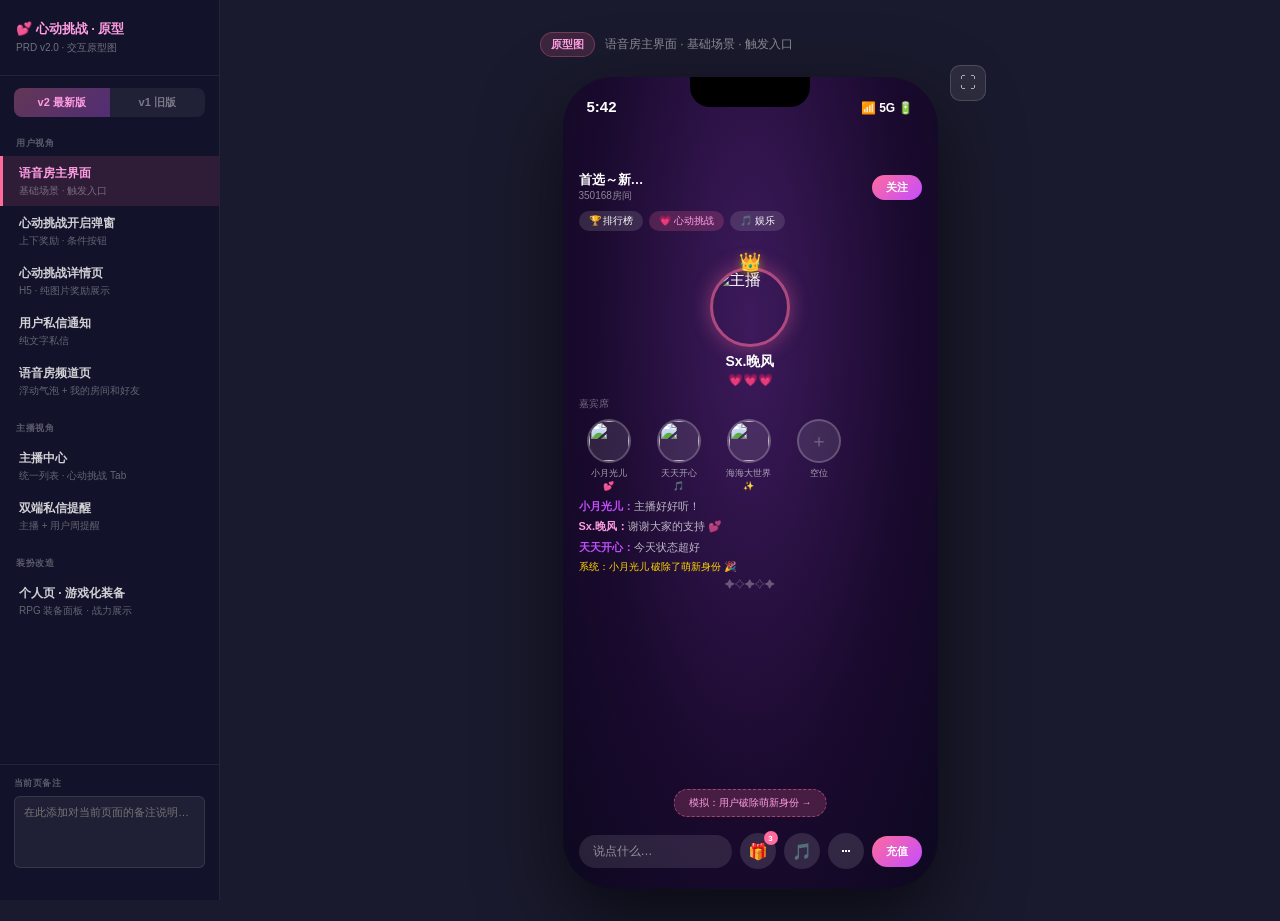
==== commit 0ec73eee: "feat: 新增游戏化个人页原型 v2s8 - RPG装备面板+战力展示" ====
--- a/index.html
+++ b/index.html
@@ -447,6 +447,10 @@
 }
 .c-avatar img { width: 100%; height: 100%; object-fit: cover; }
 .c-heart { font-size: 22px; animation: heartbeat 1.2s ease-in-out infinite; }
+@keyframes ringPulse {
+  0%, 100% { opacity: 0.6; transform: translateX(-50%) scale(1); }
+  50% { opacity: 1; transform: translateX(-50%) scale(1.04); }
+}
 @keyframes heartbeat {
   0%, 100% { transform: scale(1); }
   50% { transform: scale(1.3); }
@@ -2052,6 +2056,13 @@
     <div class="nav-sub">主播 + 用户周提醒</div>
   </div>
 
+  <!-- 装扮个人页 导航 -->
+  <div class="nav-group-label" data-ver="v2">装扮改造</div>
+  <div class="nav-item visible" id="nav-v2s8" data-ver="v2" onclick="switchScreen('v2s8')">
+    <div class="nav-title">个人页 · 游戏化装备</div>
+    <div class="nav-sub">RPG 装备面板 · 战力展示</div>
+  </div>
+
   <!-- v1 导航 -->
   <div class="nav-group-label" data-ver="v1" style="display:none">用户视角 (v1)</div>
   <div class="nav-item" id="nav-v1s1" data-ver="v1" onclick="switchScreen('v1s1')">
@@ -3391,6 +3402,341 @@
       </div>
     </div><!-- /v1s7 -->
 
+    <!-- ══════ 游戏化个人页 v2s8 ══════ -->
+    <div class="screen" id="v2s8" style="background:#0a0010;">
+      <div style="width:100%;height:100%;overflow-y:auto;overflow-x:hidden;display:flex;flex-direction:column;">
+
+      <!-- 状态栏 -->
+      <div style="color:#fff;padding:0 16px;height:44px;display:flex;align-items:center;justify-content:space-between;flex-shrink:0;position:sticky;top:0;z-index:10;background:rgba(10,0,16,0.95);backdrop-filter:blur(8px);">
+        <span style="font-size:15px;font-weight:700;">3:46</span>
+        <div style="display:flex;gap:6px;align-items:center;font-size:11px;">
+          <span>📶</span><span style="font-size:11px;">WiFi</span><span style="background:#4cd964;color:#000;border-radius:4px;padding:1px 5px;font-weight:700;font-size:11px;">73</span>
+        </div>
+      </div>
+
+      <!-- 顶部货币栏 -->
+      <div style="display:flex;align-items:center;justify-content:space-between;padding:6px 14px;flex-shrink:0;">
+        <div style="display:flex;align-items:center;gap:7px;">
+          <div style="background:rgba(255,255,255,.1);border-radius:14px;padding:4px 10px;display:flex;align-items:center;gap:4px;">
+            <span style="font-size:13px;">💎</span>
+            <span style="color:#fff;font-size:12px;font-weight:700;">301</span>
+          </div>
+          <div style="background:rgba(255,255,255,.1);border-radius:14px;padding:4px 10px;display:flex;align-items:center;gap:4px;">
+            <span style="font-size:13px;">⭐</span>
+            <span style="color:#fff;font-size:12px;font-weight:700;">1740</span>
+          </div>
+          <div style="background:linear-gradient(135deg,#c8a200,#ffd700);border-radius:14px;padding:4px 11px;display:flex;align-items:center;gap:4px;">
+            <span style="font-size:11px;">👑</span>
+            <span style="color:#000;font-size:11px;font-weight:800;">开通特权</span>
+          </div>
+        </div>
+        <span style="color:rgba(255,255,255,.4);font-size:20px;cursor:pointer;">⋯</span>
+      </div>
+
+      <!-- 英雄展示区 -->
+      <div style="position:relative;height:196px;overflow:hidden;flex-shrink:0;">
+        <div style="position:absolute;inset:0;background:linear-gradient(180deg,#1a0035 0%,#0d0020 55%,#0a0010 100%);"></div>
+        <div style="position:absolute;top:16px;left:50%;transform:translateX(-50%);width:140px;height:140px;background:radial-gradient(circle,rgba(201,107,255,0.35) 0%,transparent 70%);border-radius:50%;"></div>
+        <!-- 外圈光环 -->
+        <div style="position:absolute;top:22px;left:50%;transform:translateX(-50%);width:108px;height:108px;border:2px solid rgba(201,107,255,0.5);border-radius:50%;box-shadow:0 0 24px rgba(201,107,255,0.4),inset 0 0 16px rgba(201,107,255,0.1);animation:ringPulse 2.5s ease-in-out infinite;"></div>
+        <!-- 头像 -->
+        <div style="position:absolute;top:26px;left:50%;transform:translateX(-50%);width:96px;height:96px;border-radius:50%;overflow:hidden;border:3px solid #c96bff;box-shadow:0 0 18px rgba(201,107,255,0.7);">
+          <img src="https://api.dicebear.com/7.x/avataaars/svg?seed=pico_dajiu&backgroundColor=b6e3f4" style="width:100%;height:100%;object-fit:cover;" />
+        </div>
+        <!-- 稀有度标签 -->
+        <div style="position:absolute;top:22px;left:50%;transform:translateX(30px);background:linear-gradient(135deg,#c96bff,#8b00ff);border-radius:8px;padding:2px 7px;font-size:9px;color:#fff;font-weight:800;box-shadow:0 2px 8px rgba(201,107,255,0.6);">稀有</div>
+        <!-- 昵称 + 简介 -->
+        <div style="position:absolute;bottom:42px;left:0;right:0;text-align:center;">
+          <div style="color:#fff;font-size:17px;font-weight:800;text-shadow:0 2px 10px rgba(201,107,255,0.8);">大喵叔</div>
+          <div style="color:rgba(255,255,255,.5);font-size:10px;margin-top:2px;">♂ 22岁 白羊座 来自四川 · Pico号: 505850808</div>
+        </div>
+        <!-- 总战力能量条 -->
+        <div style="position:absolute;bottom:8px;left:0;right:0;text-align:center;">
+          <div style="display:inline-flex;align-items:center;gap:8px;background:rgba(0,0,0,0.55);border:1px solid rgba(201,107,255,0.4);border-radius:20px;padding:3px 16px;">
+            <span style="font-size:10px;color:rgba(255,255,255,.55);">总战力</span>
+            <span style="font-size:16px;font-weight:900;background:linear-gradient(90deg,#ff9de2,#c96bff);-webkit-background-clip:text;-webkit-text-fill-color:transparent;">3,720</span>
+            <span style="font-size:9px;color:#ffd700;">▲ TOP 12%</span>
+          </div>
+        </div>
+      </div>
+
+      <!-- 社交数据栏 -->
+      <div style="display:flex;background:rgba(255,255,255,.04);border-top:1px solid rgba(255,255,255,.07);border-bottom:1px solid rgba(255,255,255,.07);flex-shrink:0;">
+        <div style="flex:1;text-align:center;padding:10px 0;">
+          <div style="color:#fff;font-size:16px;font-weight:800;">58</div>
+          <div style="color:rgba(255,255,255,.4);font-size:10px;margin-top:1px;">我眼熟的</div>
+        </div>
+        <div style="width:1px;background:rgba(255,255,255,.1);margin:6px 0;"></div>
+        <div style="flex:1;text-align:center;padding:10px 0;">
+          <div style="color:#fff;font-size:16px;font-weight:800;">45</div>
+          <div style="color:rgba(255,255,255,.4);font-size:10px;margin-top:1px;">眼熟我的</div>
+        </div>
+        <div style="width:1px;background:rgba(255,255,255,.1);margin:6px 0;"></div>
+        <div style="flex:1;text-align:center;padding:10px 0;">
+          <div style="color:#fff;font-size:16px;font-weight:800;">218</div>
+          <div style="color:rgba(255,255,255,.4);font-size:10px;margin-top:1px;">获赞数</div>
+        </div>
+        <div style="width:1px;background:rgba(255,255,255,.1);margin:6px 0;"></div>
+        <div style="flex:1;text-align:center;padding:10px 0;">
+          <div style="color:#fff;font-size:16px;font-weight:800;">1158</div>
+          <div style="color:rgba(255,255,255,.4);font-size:10px;margin-top:1px;">访客数</div>
+        </div>
+      </div>
+
+      <!-- 装备栏标题 -->
+      <div style="padding:14px 14px 8px;display:flex;align-items:center;justify-content:space-between;flex-shrink:0;">
+        <div style="display:flex;align-items:center;gap:8px;">
+          <div style="width:3px;height:16px;background:linear-gradient(180deg,#ff6b9d,#c96bff);border-radius:2px;"></div>
+          <span style="color:#fff;font-size:14px;font-weight:800;">装备栏</span>
+          <span style="background:rgba(201,107,255,.15);color:#c96bff;font-size:10px;font-weight:700;border-radius:8px;padding:2px 8px;border:1px solid rgba(201,107,255,.3);">5件已装备</span>
+        </div>
+        <span style="color:#ff6b9d;font-size:12px;cursor:pointer;" onclick="showToast('进入装备商城')"> 装备商城 ›</span>
+      </div>
+
+      <!-- 装备格子面板 -->
+      <div style="padding:0 10px 6px;">
+
+        <!-- 第一行：头像框 + 座驾 -->
+        <div style="display:flex;gap:8px;margin-bottom:8px;">
+
+          <!-- 头像框 — 稀有 紫色 -->
+          <div style="flex:1;background:linear-gradient(145deg,rgba(201,107,255,0.14),rgba(139,0,255,0.07));border:1px solid rgba(201,107,255,0.45);border-radius:14px;padding:11px 10px;position:relative;overflow:hidden;cursor:pointer;" onclick="showToast('头像框：星辰头像框 · 稀有')">
+            <div style="position:absolute;top:0;left:0;right:0;height:2px;background:linear-gradient(90deg,#c96bff,#8b00ff);"></div>
+            <div style="position:absolute;top:7px;right:7px;background:linear-gradient(135deg,#c96bff,#8b00ff);border-radius:5px;padding:1px 6px;font-size:9px;color:#fff;font-weight:800;">稀有</div>
+            <div style="font-size:30px;text-align:center;margin:6px 0 5px;">🔮</div>
+            <div style="color:#fff;font-size:11px;font-weight:700;text-align:center;">星辰头像框</div>
+            <div style="color:rgba(255,255,255,.4);font-size:10px;text-align:center;margin-top:1px;">头像框</div>
+            <div style="margin-top:8px;background:rgba(0,0,0,.35);border-radius:7px;padding:6px 7px;">
+              <div style="display:flex;justify-content:space-between;margin-bottom:3px;">
+                <span style="color:rgba(255,255,255,.45);font-size:9px;">战斗力</span>
+                <span style="color:#c96bff;font-size:10px;font-weight:800;">+90</span>
+              </div>
+              <div style="display:flex;justify-content:space-between;">
+                <span style="color:rgba(255,255,255,.45);font-size:9px;">魅力值</span>
+                <span style="color:#ff9de2;font-size:10px;font-weight:800;">+45</span>
+              </div>
+            </div>
+            <div style="margin-top:6px;">
+              <div style="display:flex;justify-content:space-between;margin-bottom:2px;">
+                <span style="color:rgba(255,255,255,.35);font-size:9px;">Lv.3</span>
+                <span style="color:rgba(255,255,255,.35);font-size:9px;">240/400</span>
+              </div>
+              <div style="height:3px;background:rgba(255,255,255,.1);border-radius:2px;">
+                <div style="width:60%;height:100%;background:linear-gradient(90deg,#c96bff,#ff6b9d);border-radius:2px;"></div>
+              </div>
+            </div>
+          </div>
+
+          <!-- 座驾 — 史诗 红色 -->
+          <div style="flex:1;background:linear-gradient(145deg,rgba(255,107,157,0.14),rgba(255,50,100,0.07));border:1px solid rgba(255,107,157,0.45);border-radius:14px;padding:11px 10px;position:relative;overflow:hidden;cursor:pointer;" onclick="showToast('座驾：霓虹战机 · 史诗')">
+            <div style="position:absolute;top:0;left:0;right:0;height:2px;background:linear-gradient(90deg,#ff6b9d,#ff3264);"></div>
+            <div style="position:absolute;top:7px;right:7px;background:linear-gradient(135deg,#ff6b9d,#ff3264);border-radius:5px;padding:1px 6px;font-size:9px;color:#fff;font-weight:800;">史诗</div>
+            <div style="font-size:30px;text-align:center;margin:6px 0 5px;">🚀</div>
+            <div style="color:#fff;font-size:11px;font-weight:700;text-align:center;">霓虹战机</div>
+            <div style="color:rgba(255,255,255,.4);font-size:10px;text-align:center;margin-top:1px;">座驾</div>
+            <div style="margin-top:8px;background:rgba(0,0,0,.35);border-radius:7px;padding:6px 7px;">
+              <div style="display:flex;justify-content:space-between;margin-bottom:3px;">
+                <span style="color:rgba(255,255,255,.45);font-size:9px;">速度</span>
+                <span style="color:#ff6b9d;font-size:10px;font-weight:800;">+180</span>
+              </div>
+              <div style="display:flex;justify-content:space-between;">
+                <span style="color:rgba(255,255,255,.45);font-size:9px;">气场值</span>
+                <span style="color:#ff9de2;font-size:10px;font-weight:800;">+120</span>
+              </div>
+            </div>
+            <div style="margin-top:6px;">
+              <div style="display:flex;justify-content:space-between;margin-bottom:2px;">
+                <span style="color:rgba(255,255,255,.35);font-size:9px;">Lv.5</span>
+                <span style="color:rgba(255,255,255,.35);font-size:9px;">380/500</span>
+              </div>
+              <div style="height:3px;background:rgba(255,255,255,.1);border-radius:2px;">
+                <div style="width:76%;height:100%;background:linear-gradient(90deg,#ff6b9d,#ffd700);border-radius:2px;"></div>
+              </div>
+            </div>
+          </div>
+
+        </div>
+
+        <!-- 第二行：铭牌 + 沙发 -->
+        <div style="display:flex;gap:8px;margin-bottom:8px;">
+
+          <!-- 铭牌 — 传说 金色 -->
+          <div style="flex:1;background:linear-gradient(145deg,rgba(255,215,0,0.14),rgba(200,160,0,0.07));border:1px solid rgba(255,215,0,0.45);border-radius:14px;padding:11px 10px;position:relative;overflow:hidden;cursor:pointer;" onclick="showToast('铭牌：荣耀铭牌 · 传说')">
+            <div style="position:absolute;top:0;left:0;right:0;height:2px;background:linear-gradient(90deg,#ffd700,#c8a200);"></div>
+            <div style="position:absolute;top:7px;right:7px;background:linear-gradient(135deg,#ffd700,#c8a200);border-radius:5px;padding:1px 6px;font-size:9px;color:#000;font-weight:800;">传说</div>
+            <div style="font-size:30px;text-align:center;margin:6px 0 5px;">🏅</div>
+            <div style="color:#fff;font-size:11px;font-weight:700;text-align:center;">荣耀铭牌</div>
+            <div style="color:rgba(255,255,255,.4);font-size:10px;text-align:center;margin-top:1px;">铭牌</div>
+            <div style="margin-top:8px;background:rgba(0,0,0,.35);border-radius:7px;padding:6px 7px;">
+              <div style="display:flex;justify-content:space-between;margin-bottom:3px;">
+                <span style="color:rgba(255,255,255,.45);font-size:9px;">荣耀值</span>
+                <span style="color:#ffd700;font-size:10px;font-weight:800;">+200</span>
+              </div>
+              <div style="display:flex;justify-content:space-between;">
+                <span style="color:rgba(255,255,255,.45);font-size:9px;">辨识度</span>
+                <span style="color:#ff9de2;font-size:10px;font-weight:800;">+80</span>
+              </div>
+            </div>
+            <div style="margin-top:6px;">
+              <div style="display:flex;justify-content:space-between;margin-bottom:2px;">
+                <span style="color:rgba(255,255,255,.35);font-size:9px;">Lv.7</span>
+                <span style="color:rgba(255,255,255,.35);font-size:9px;">620/800</span>
+              </div>
+              <div style="height:3px;background:rgba(255,255,255,.1);border-radius:2px;">
+                <div style="width:78%;height:100%;background:linear-gradient(90deg,#ffd700,#ff9de2);border-radius:2px;"></div>
+              </div>
+            </div>
+          </div>
+
+          <!-- 沙发 — 稀有 蓝色 -->
+          <div style="flex:1;background:linear-gradient(145deg,rgba(91,159,255,0.14),rgba(50,100,255,0.07));border:1px solid rgba(91,159,255,0.45);border-radius:14px;padding:11px 10px;position:relative;overflow:hidden;cursor:pointer;" onclick="showToast('沙发：星际沙发 · 稀有')">
+            <div style="position:absolute;top:0;left:0;right:0;height:2px;background:linear-gradient(90deg,#5b9fff,#3264ff);"></div>
+            <div style="position:absolute;top:7px;right:7px;background:linear-gradient(135deg,#5b9fff,#3264ff);border-radius:5px;padding:1px 6px;font-size:9px;color:#fff;font-weight:800;">稀有</div>
+            <div style="font-size:30px;text-align:center;margin:6px 0 5px;">🛋️</div>
+            <div style="color:#fff;font-size:11px;font-weight:700;text-align:center;">星际沙发</div>
+            <div style="color:rgba(255,255,255,.4);font-size:10px;text-align:center;margin-top:1px;">沙发</div>
+            <div style="margin-top:8px;background:rgba(0,0,0,.35);border-radius:7px;padding:6px 7px;">
+              <div style="display:flex;justify-content:space-between;margin-bottom:3px;">
+                <span style="color:rgba(255,255,255,.45);font-size:9px;">舒适度</span>
+                <span style="color:#5b9fff;font-size:10px;font-weight:800;">+110</span>
+              </div>
+              <div style="display:flex;justify-content:space-between;">
+                <span style="color:rgba(255,255,255,.45);font-size:9px;">存在感</span>
+                <span style="color:#ff9de2;font-size:10px;font-weight:800;">+60</span>
+              </div>
+            </div>
+            <div style="margin-top:6px;">
+              <div style="display:flex;justify-content:space-between;margin-bottom:2px;">
+                <span style="color:rgba(255,255,255,.35);font-size:9px;">Lv.4</span>
+                <span style="color:rgba(255,255,255,.35);font-size:9px;">310/450</span>
+              </div>
+              <div style="height:3px;background:rgba(255,255,255,.1);border-radius:2px;">
+                <div style="width:69%;height:100%;background:linear-gradient(90deg,#5b9fff,#c96bff);border-radius:2px;"></div>
+              </div>
+            </div>
+          </div>
+
+        </div>
+
+        <!-- 第三行：声波（全宽）-->
+        <div style="background:linear-gradient(145deg,rgba(76,217,100,0.14),rgba(0,180,60,0.07));border:1px solid rgba(76,217,100,0.45);border-radius:14px;padding:11px 12px;position:relative;overflow:hidden;cursor:pointer;" onclick="showToast('声波：清晨声波 · 普通')">
+          <div style="position:absolute;top:0;left:0;right:0;height:2px;background:linear-gradient(90deg,#4cd964,#00b43c);"></div>
+          <div style="position:absolute;top:8px;right:8px;background:linear-gradient(135deg,#4cd964,#00b43c);border-radius:5px;padding:1px 6px;font-size:9px;color:#000;font-weight:800;">普通</div>
+          <div style="display:flex;align-items:center;gap:12px;">
+            <div style="font-size:30px;">🎵</div>
+            <div style="flex:1;">
+              <div style="display:flex;align-items:center;gap:8px;margin-bottom:3px;">
+                <span style="color:#fff;font-size:12px;font-weight:700;">清晨声波</span>
+                <span style="color:rgba(255,255,255,.4);font-size:10px;">声波</span>
+              </div>
+              <div style="display:flex;gap:14px;margin-bottom:5px;">
+                <div><span style="color:rgba(255,255,255,.45);font-size:9px;">穿透力 </span><span style="color:#4cd964;font-size:10px;font-weight:800;">+55</span></div>
+                <div><span style="color:rgba(255,255,255,.45);font-size:9px;">共鸣值 </span><span style="color:#ff9de2;font-size:10px;font-weight:800;">+30</span></div>
+                <div><span style="color:rgba(255,255,255,.35);font-size:9px;">Lv.2</span></div>
+              </div>
+              <div style="height:4px;background:rgba(255,255,255,.1);border-radius:2px;">
+                <div style="width:40%;height:100%;background:linear-gradient(90deg,#4cd964,#c96bff);border-radius:2px;"></div>
+              </div>
+              <div style="display:flex;justify-content:space-between;margin-top:2px;">
+                <span style="color:rgba(255,255,255,.3);font-size:9px;">120/300 经验</span>
+                <span style="color:rgba(255,255,255,.3);font-size:9px;">升级 Lv.3 解锁特效</span>
+              </div>
+            </div>
+          </div>
+        </div>
+
+      </div>
+
+      <!-- 属性总览 -->
+      <div style="margin:4px 10px 8px;background:rgba(255,255,255,.04);border:1px solid rgba(255,255,255,.08);border-radius:14px;padding:13px;flex-shrink:0;">
+        <div style="display:flex;align-items:center;gap:8px;margin-bottom:10px;">
+          <div style="width:3px;height:14px;background:linear-gradient(180deg,#ffd700,#ff6b9d);border-radius:2px;"></div>
+          <span style="color:#fff;font-size:13px;font-weight:800;">属性总览</span>
+        </div>
+        <div style="display:grid;grid-template-columns:1fr 1fr;gap:7px;">
+          <div style="display:flex;align-items:center;justify-content:space-between;background:rgba(201,107,255,.1);border-radius:8px;padding:7px 10px;">
+            <span style="color:rgba(255,255,255,.6);font-size:10px;">⚔️ 总战斗力</span>
+            <span style="color:#c96bff;font-size:14px;font-weight:900;">3,720</span>
+          </div>
+          <div style="display:flex;align-items:center;justify-content:space-between;background:rgba(255,107,157,.1);border-radius:8px;padding:7px 10px;">
+            <span style="color:rgba(255,255,255,.6);font-size:10px;">💫 魅力值</span>
+            <span style="color:#ff6b9d;font-size:14px;font-weight:900;">335</span>
+          </div>
+          <div style="display:flex;align-items:center;justify-content:space-between;background:rgba(255,215,0,.1);border-radius:8px;padding:7px 10px;">
+            <span style="color:rgba(255,255,255,.6);font-size:10px;">🏆 荣耀值</span>
+            <span style="color:#ffd700;font-size:14px;font-weight:900;">280</span>
+          </div>
+          <div style="display:flex;align-items:center;justify-content:space-between;background:rgba(76,217,100,.1);border-radius:8px;padding:7px 10px;">
+            <span style="color:rgba(255,255,255,.6);font-size:10px;">🎵 声波强度</span>
+            <span style="color:#4cd964;font-size:14px;font-weight:900;">85</span>
+          </div>
+        </div>
+      </div>
+
+      <!-- 等级与成就 -->
+      <div style="margin:0 10px 8px;background:rgba(255,255,255,.04);border:1px solid rgba(255,255,255,.08);border-radius:14px;padding:13px;flex-shrink:0;">
+        <div style="display:flex;align-items:center;gap:8px;margin-bottom:10px;">
+          <div style="width:3px;height:14px;background:linear-gradient(180deg,#5b9fff,#c96bff);border-radius:2px;"></div>
+          <span style="color:#fff;font-size:13px;font-weight:800;">等级与成就</span>
+        </div>
+        <div style="display:flex;gap:8px;">
+          <div style="flex:1;background:rgba(255,215,0,.08);border:1px solid rgba(255,215,0,.2);border-radius:10px;padding:10px;text-align:center;">
+            <div style="font-size:18px;margin-bottom:3px;">🏛️</div>
+            <div style="color:#ffd700;font-size:10px;font-weight:700;">财富等级</div>
+            <div style="color:#fff;font-size:14px;font-weight:900;margin-top:2px;">第12级</div>
+            <div style="color:rgba(255,255,255,.4);font-size:10px;">紫铜伯爵</div>
+            <div style="margin-top:6px;height:3px;background:rgba(255,255,255,.1);border-radius:2px;">
+              <div style="width:21%;height:100%;background:linear-gradient(90deg,#ffd700,#ff9de2);border-radius:2px;"></div>
+            </div>
+            <div style="color:rgba(255,255,255,.3);font-size:9px;margin-top:2px;">365/1750</div>
+          </div>
+          <div style="flex:1;background:rgba(255,107,157,.08);border:1px solid rgba(255,107,157,.2);border-radius:10px;padding:10px;text-align:center;">
+            <div style="font-size:18px;margin-bottom:3px;">🍎</div>
+            <div style="color:#ff6b9d;font-size:10px;font-weight:700;">魅力等级</div>
+            <div style="color:#fff;font-size:14px;font-weight:900;margin-top:2px;">第9级</div>
+            <div style="color:rgba(255,255,255,.4);font-size:10px;">天生丽质</div>
+            <div style="margin-top:6px;height:3px;background:rgba(255,255,255,.1);border-radius:2px;">
+              <div style="width:58%;height:100%;background:linear-gradient(90deg,#ff6b9d,#c96bff);border-radius:2px;"></div>
+            </div>
+            <div style="color:rgba(255,255,255,.3);font-size:9px;margin-top:2px;">415/720</div>
+          </div>
+        </div>
+      </div>
+
+      <!-- 编辑资料按钮 -->
+      <div style="padding:6px 10px 10px;flex-shrink:0;">
+        <button style="width:100%;background:linear-gradient(135deg,#ff6b9d,#c96bff);border:none;border-radius:24px;color:#fff;font-size:14px;font-weight:800;padding:13px;cursor:pointer;box-shadow:0 4px 18px rgba(255,107,157,0.4);letter-spacing:.03em;" onclick="showToast('进入资料编辑')">
+          ✏️ 编辑资料
+        </button>
+      </div>
+
+      <!-- 底部导航 -->
+      <div style="position:sticky;bottom:0;background:rgba(10,0,16,0.97);backdrop-filter:blur(14px);border-top:1px solid rgba(255,255,255,.1);display:flex;padding:8px 0 18px;flex-shrink:0;">
+        <div style="flex:1;text-align:center;cursor:pointer;" onclick="showToast('节目')">
+          <div style="font-size:20px;">🎬</div>
+          <div style="color:rgba(255,255,255,.4);font-size:10px;margin-top:2px;">节目</div>
+        </div>
+        <div style="flex:1;text-align:center;cursor:pointer;" onclick="showToast('语音房')">
+          <div style="font-size:20px;">🎙️</div>
+          <div style="color:rgba(255,255,255,.4);font-size:10px;margin-top:2px;">语音房</div>
+        </div>
+        <div style="flex:1;text-align:center;cursor:pointer;" onclick="showToast('广场')">
+          <div style="font-size:20px;">🏛️</div>
+          <div style="color:rgba(255,255,255,.4);font-size:10px;margin-top:2px;">广场</div>
+        </div>
+        <div style="flex:1;text-align:center;cursor:pointer;" onclick="showToast('消息')">
+          <div style="font-size:20px;">💬</div>
+          <div style="color:rgba(255,255,255,.4);font-size:10px;margin-top:2px;">消息</div>
+        </div>
+        <div style="flex:1;text-align:center;">
+          <div style="font-size:20px;">👤</div>
+          <div style="color:#ff6b9d;font-size:10px;margin-top:2px;font-weight:700;">我的</div>
+        </div>
+      </div>
+
+      </div><!-- /inner-scroll -->
+    </div><!-- /v2s8 -->
+
     <!-- Toast -->
     <div class="toast" id="globalToast"></div>
 
@@ -3433,6 +3779,7 @@
   v1s5: { title: '主播中心', sub: '进行中/已完成分区', ver: 'v1' },
   v1s6: { title: '主播私信提醒', sub: '仅主播端', ver: 'v1' },
   v1s7: { title: '主播与用户私聊', sub: '心动挑战进行中', ver: 'v1' },
+  v2s8: { title: '个人页 · 游戏化装备', sub: 'RPG 装备面板 · 战力展示', ver: 'v2' },
 };
 
 /* ══════════════════════════════════
